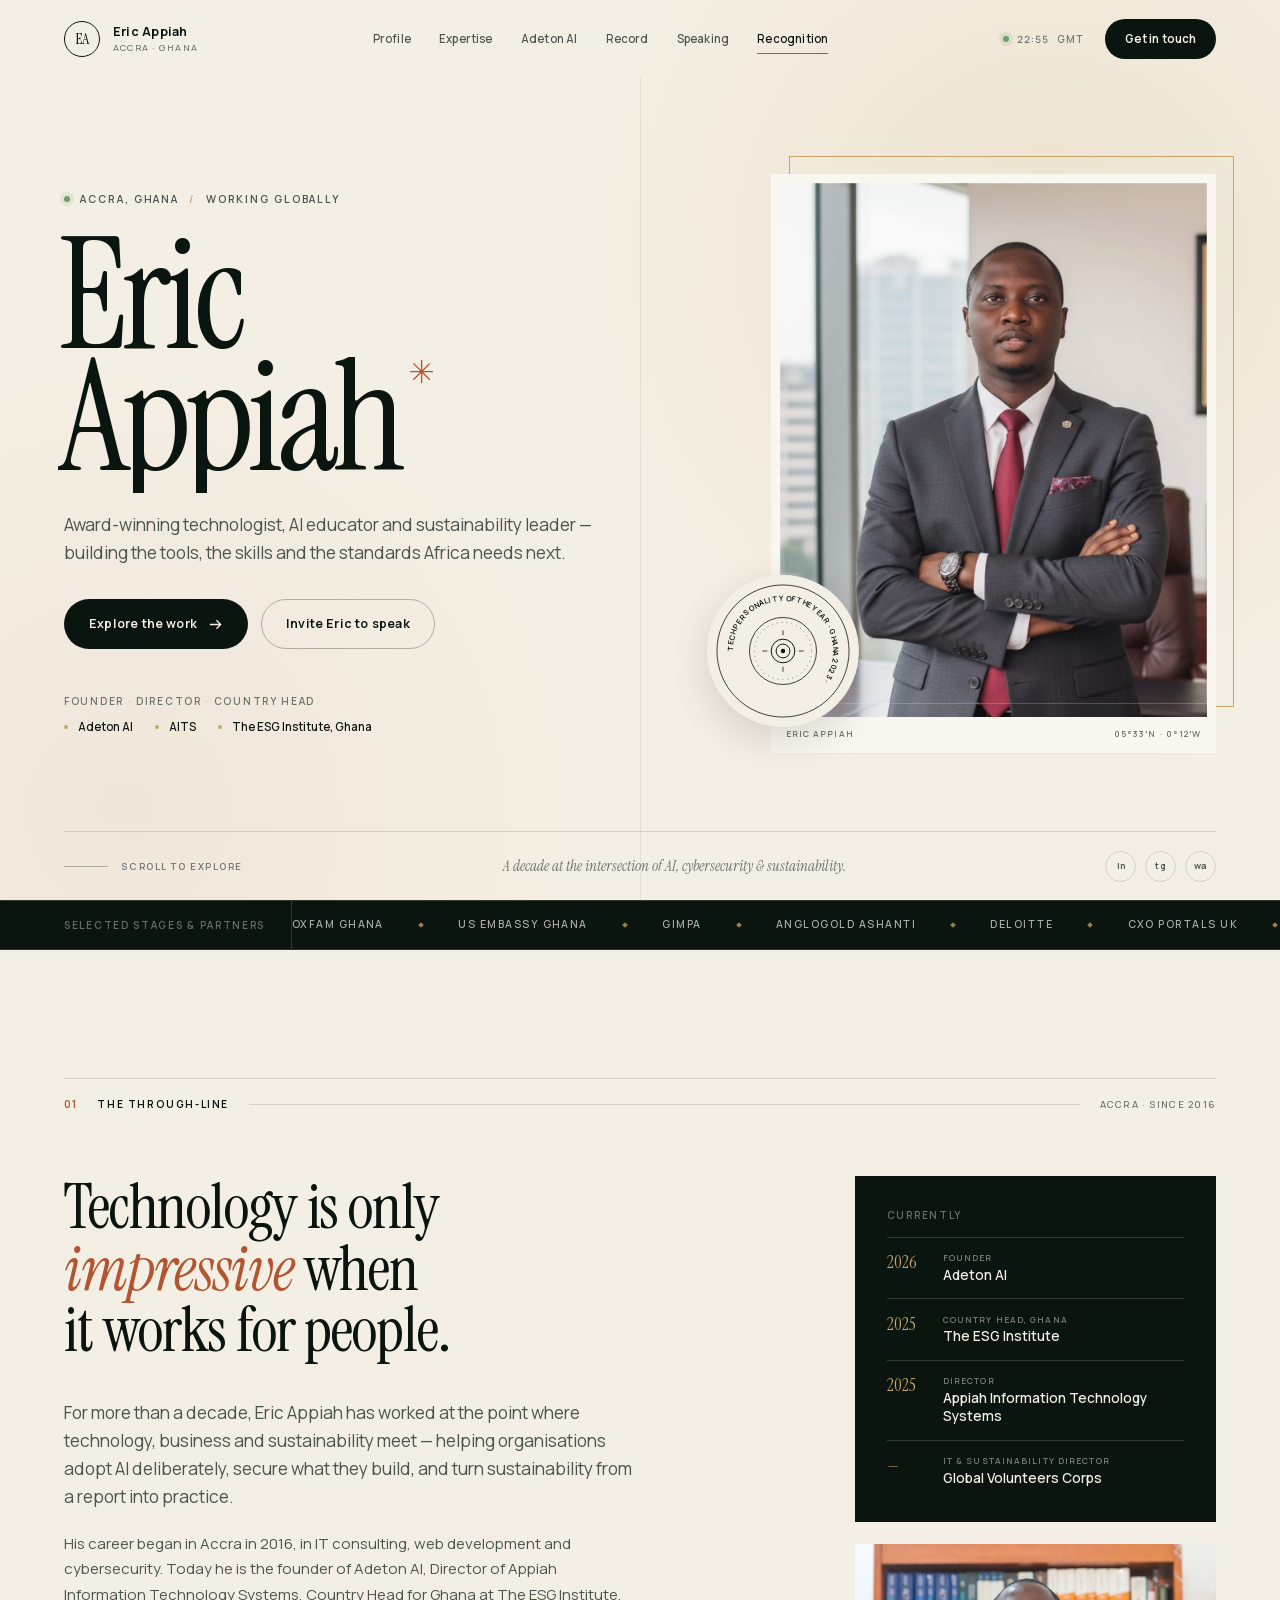
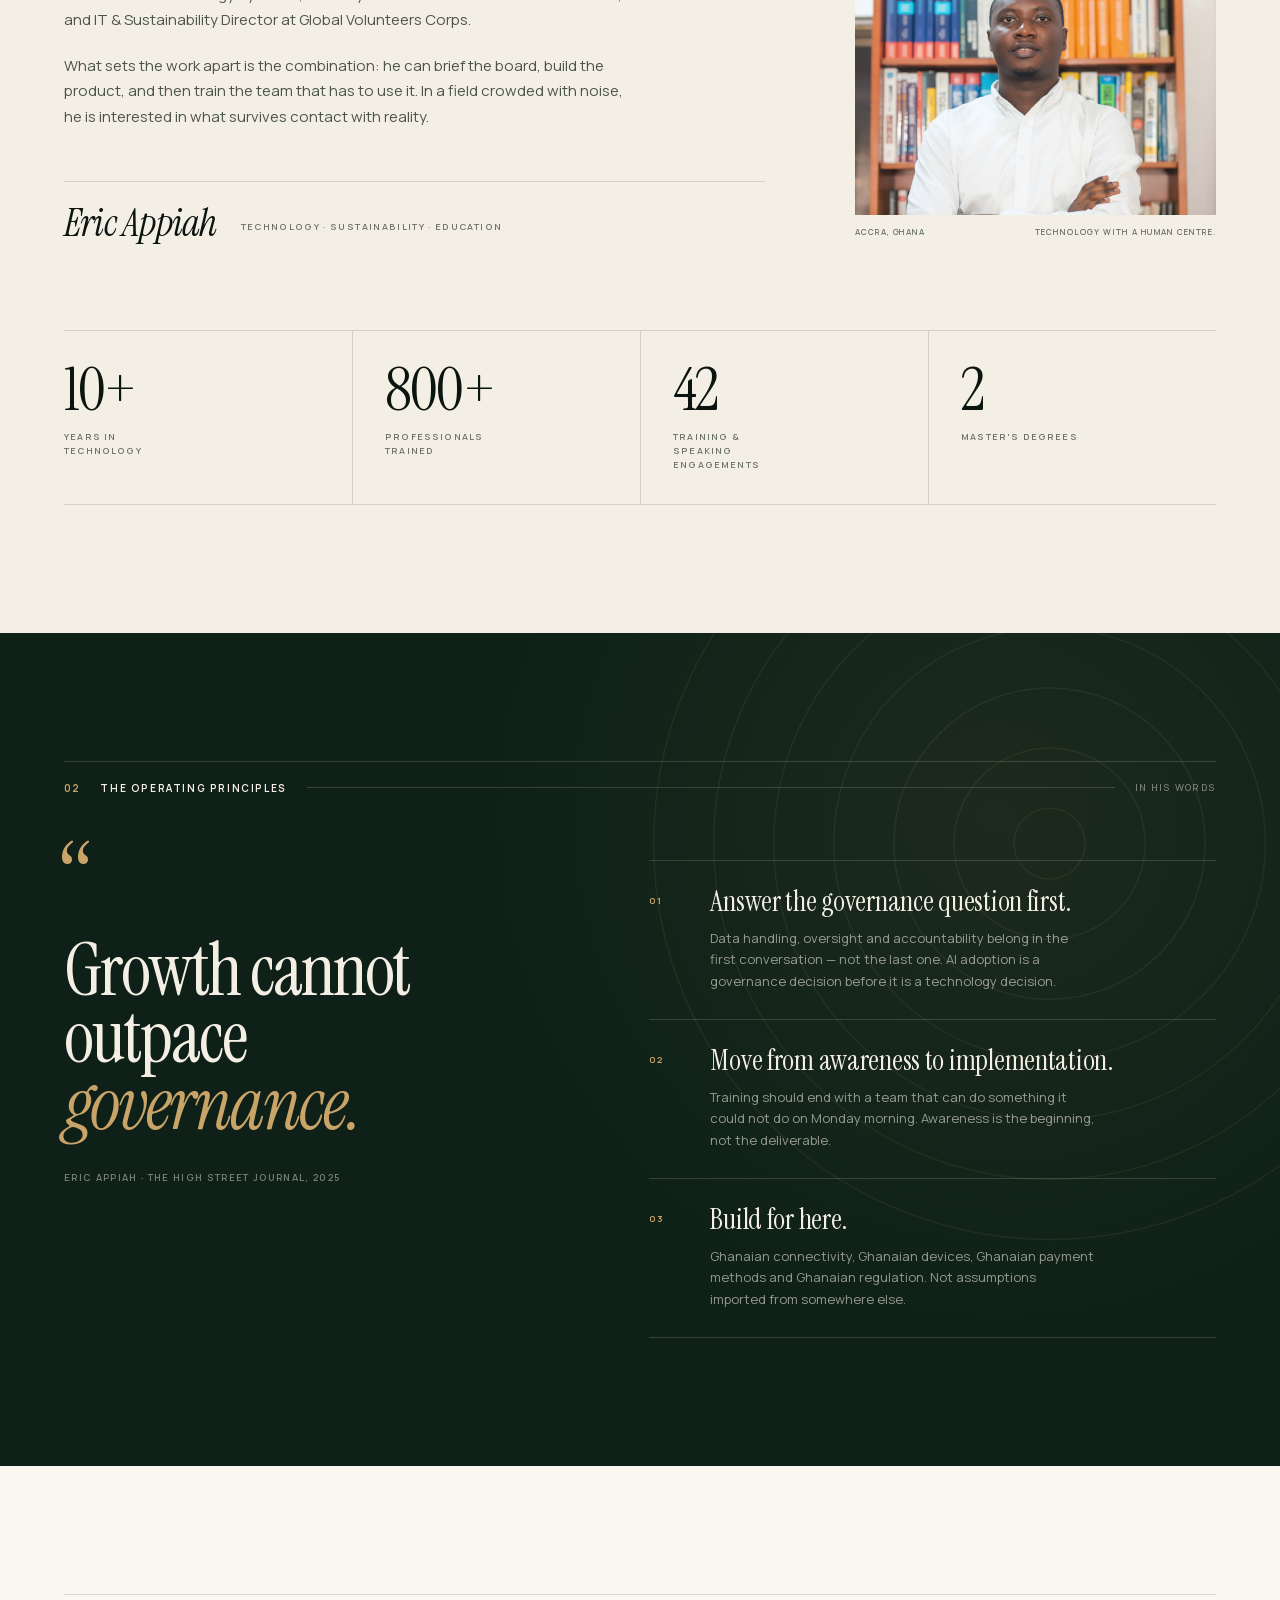
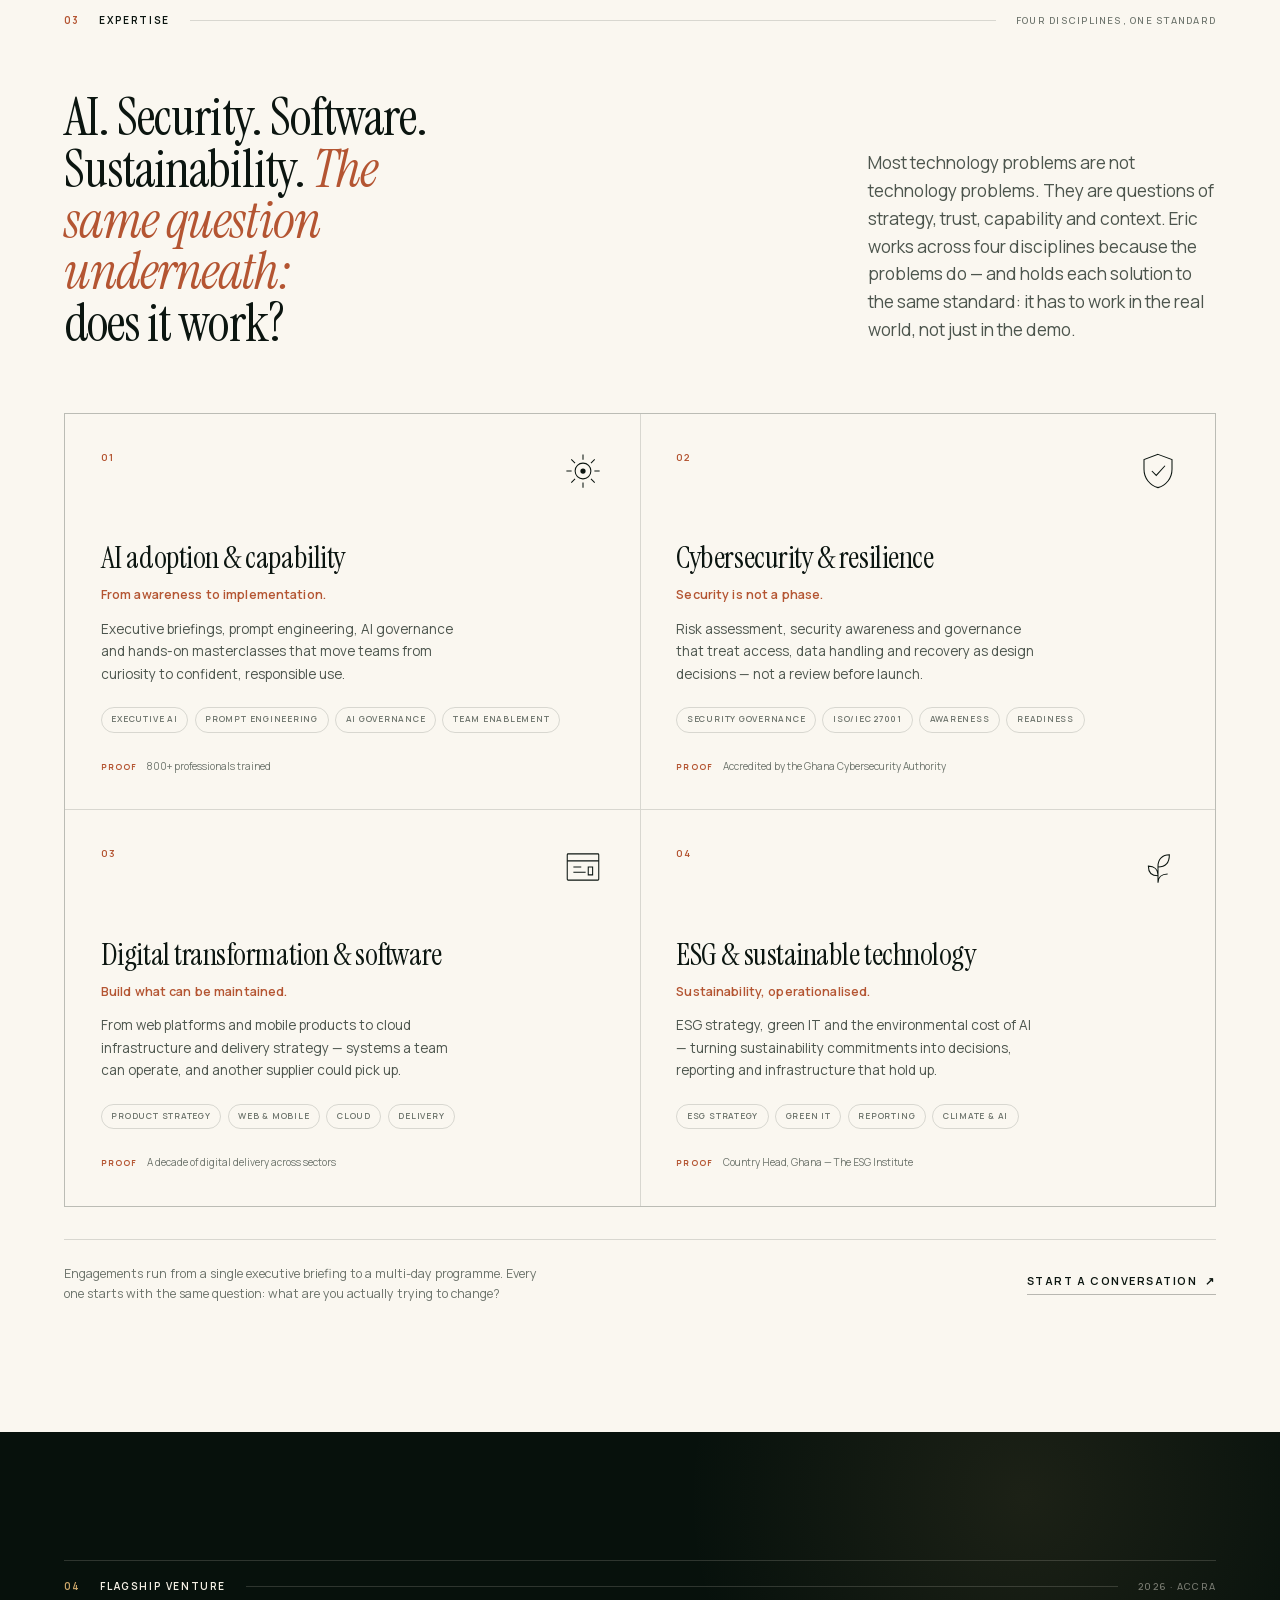
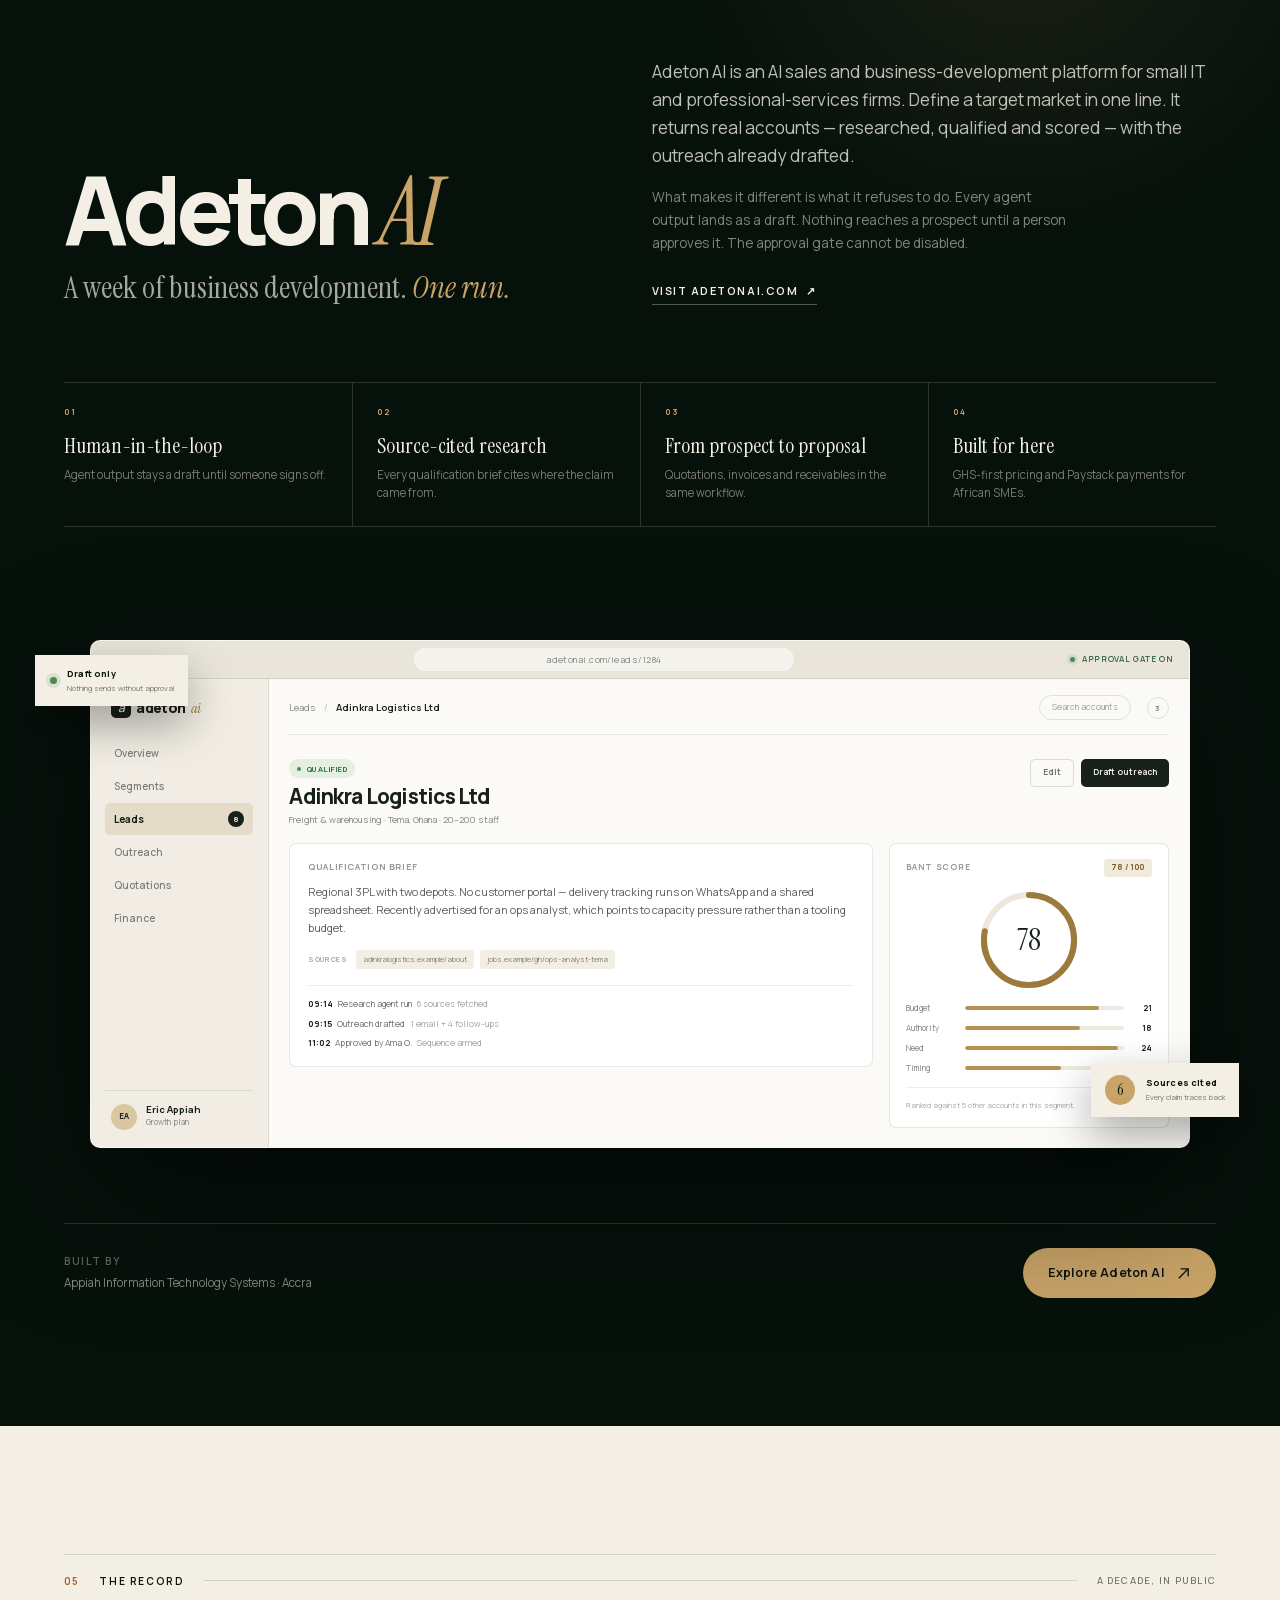
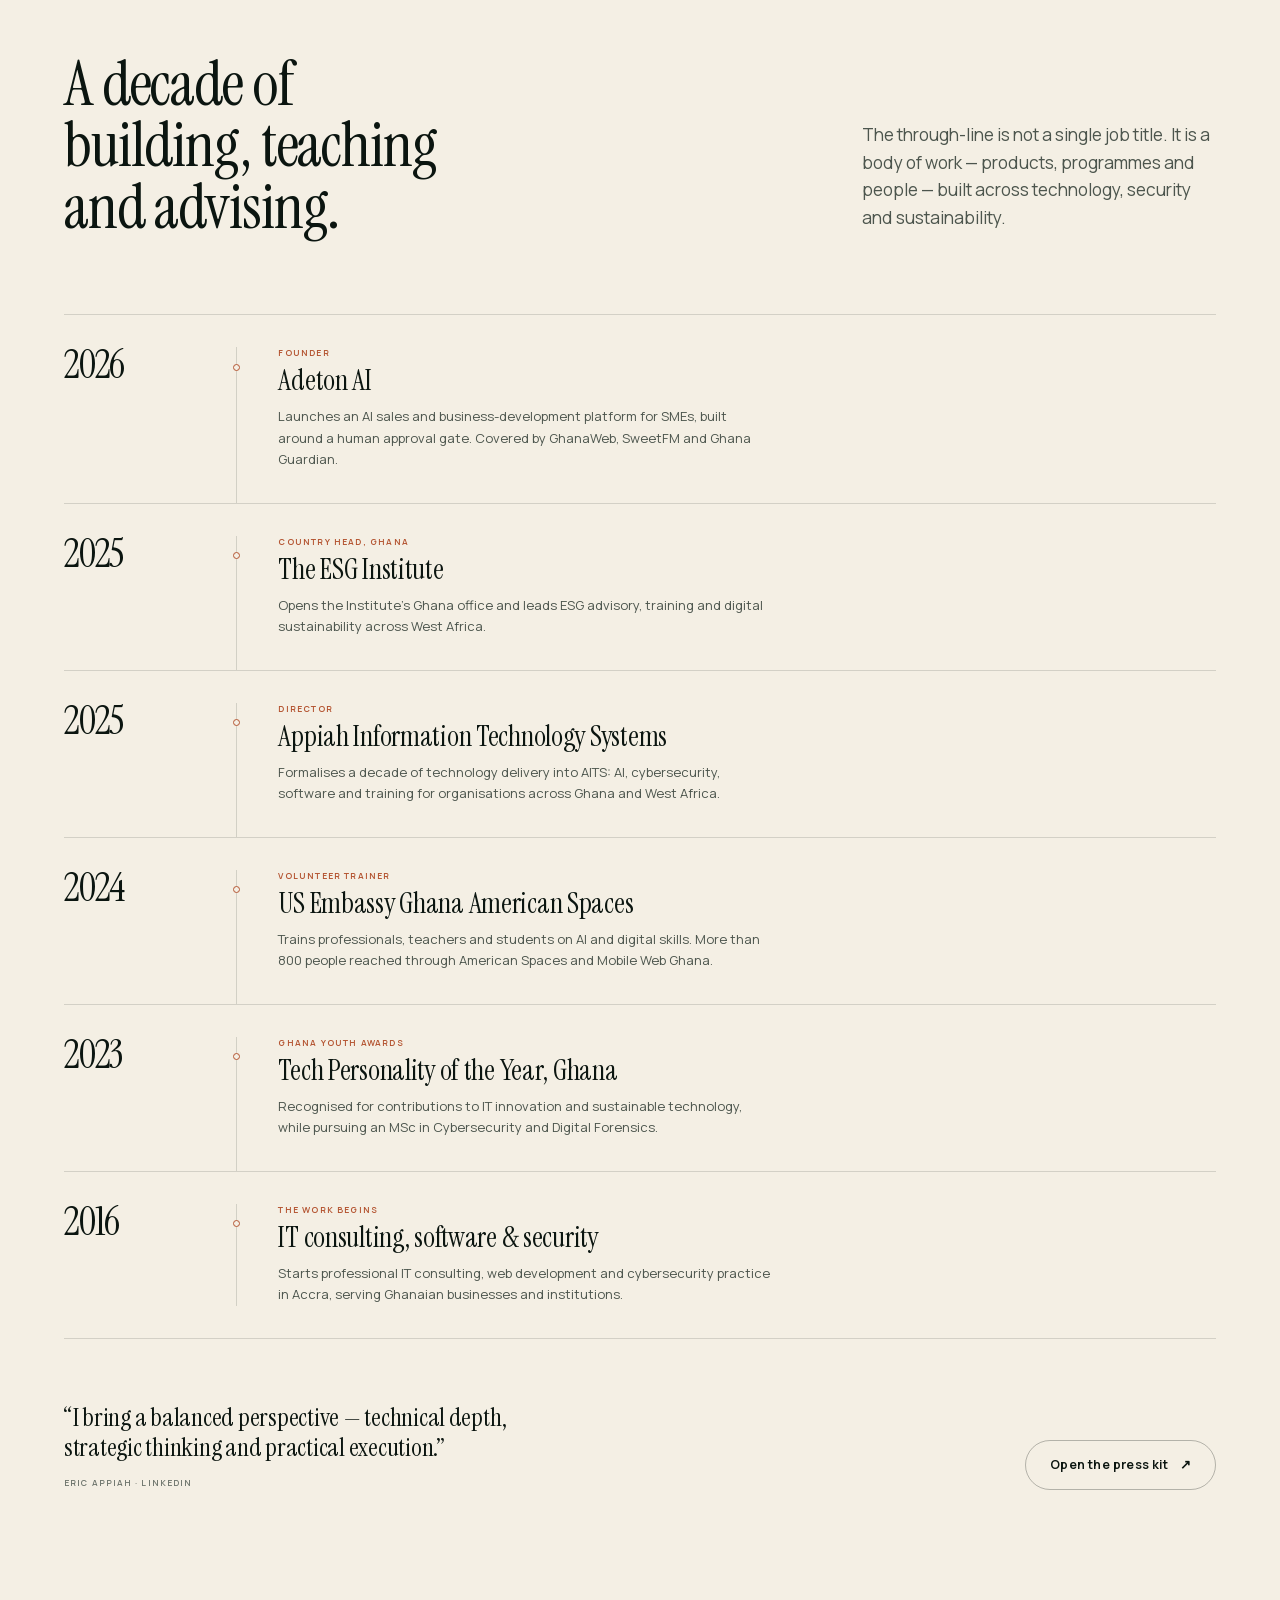
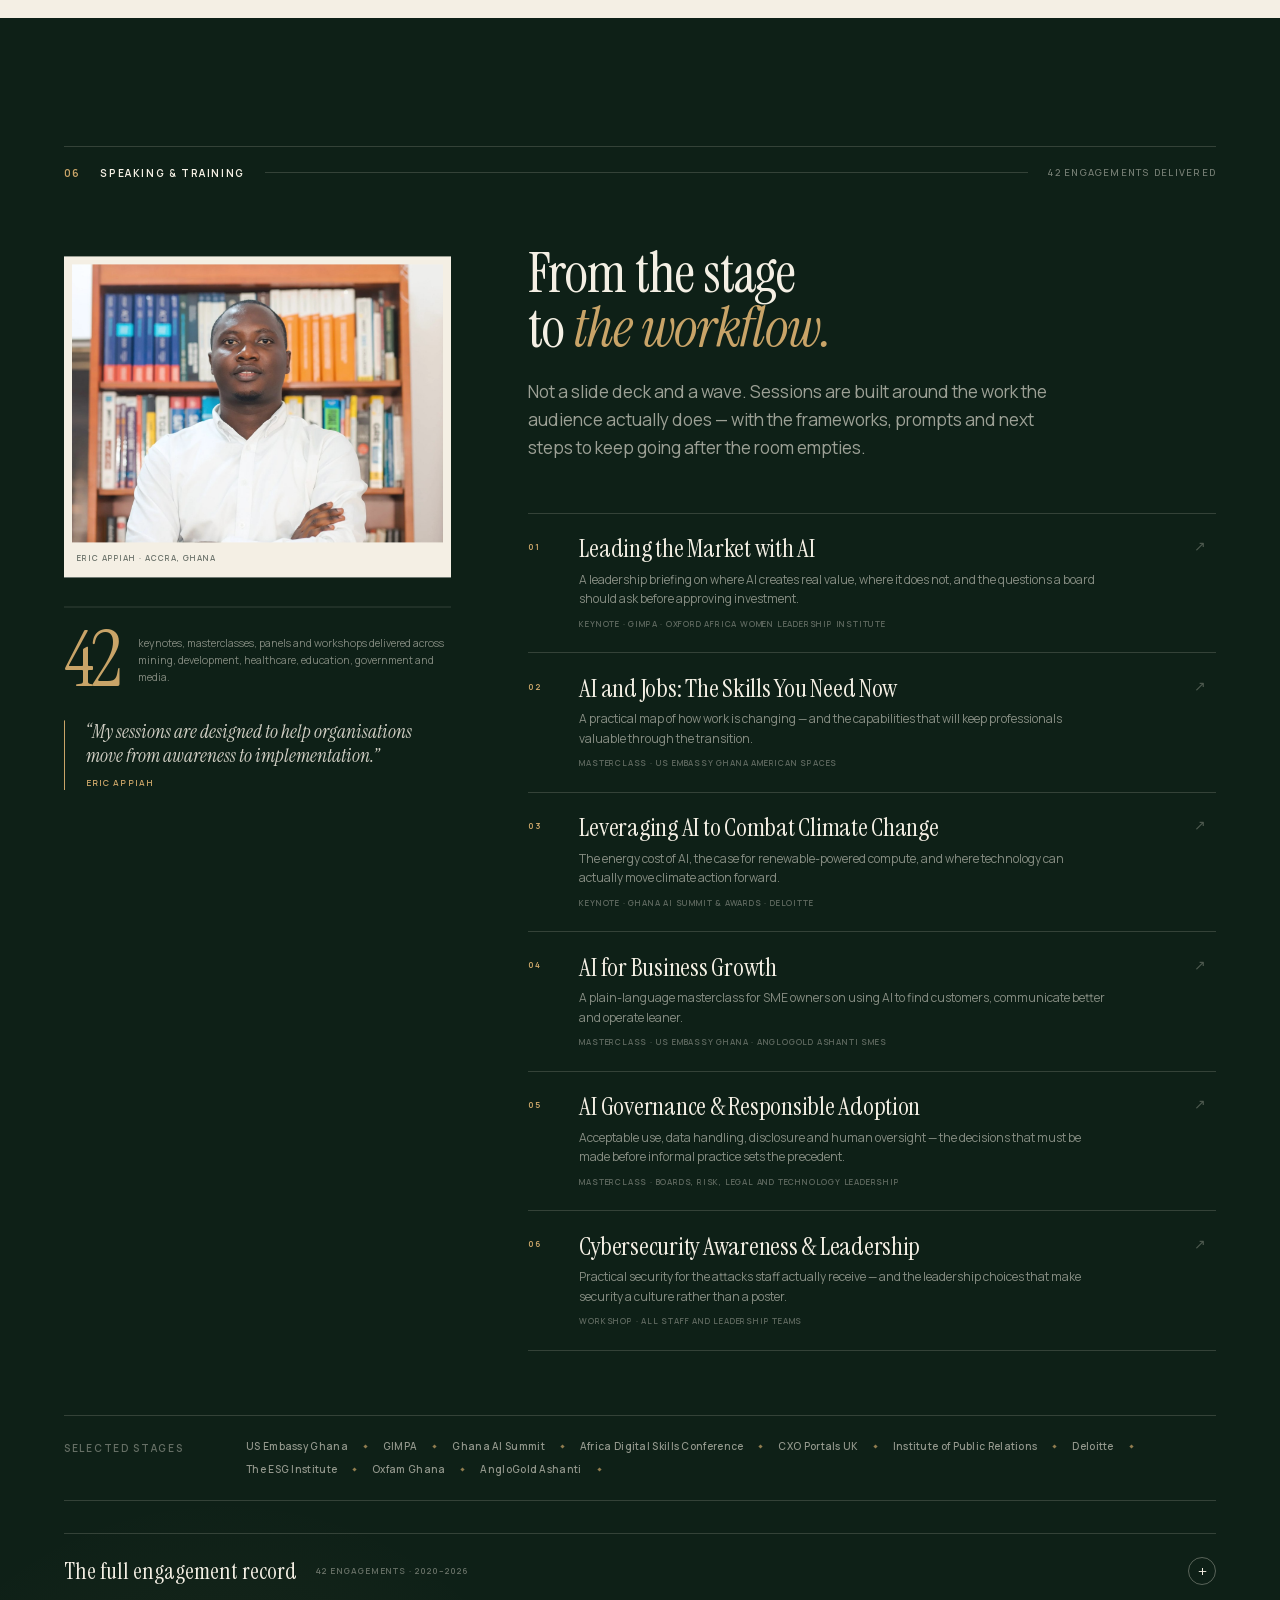
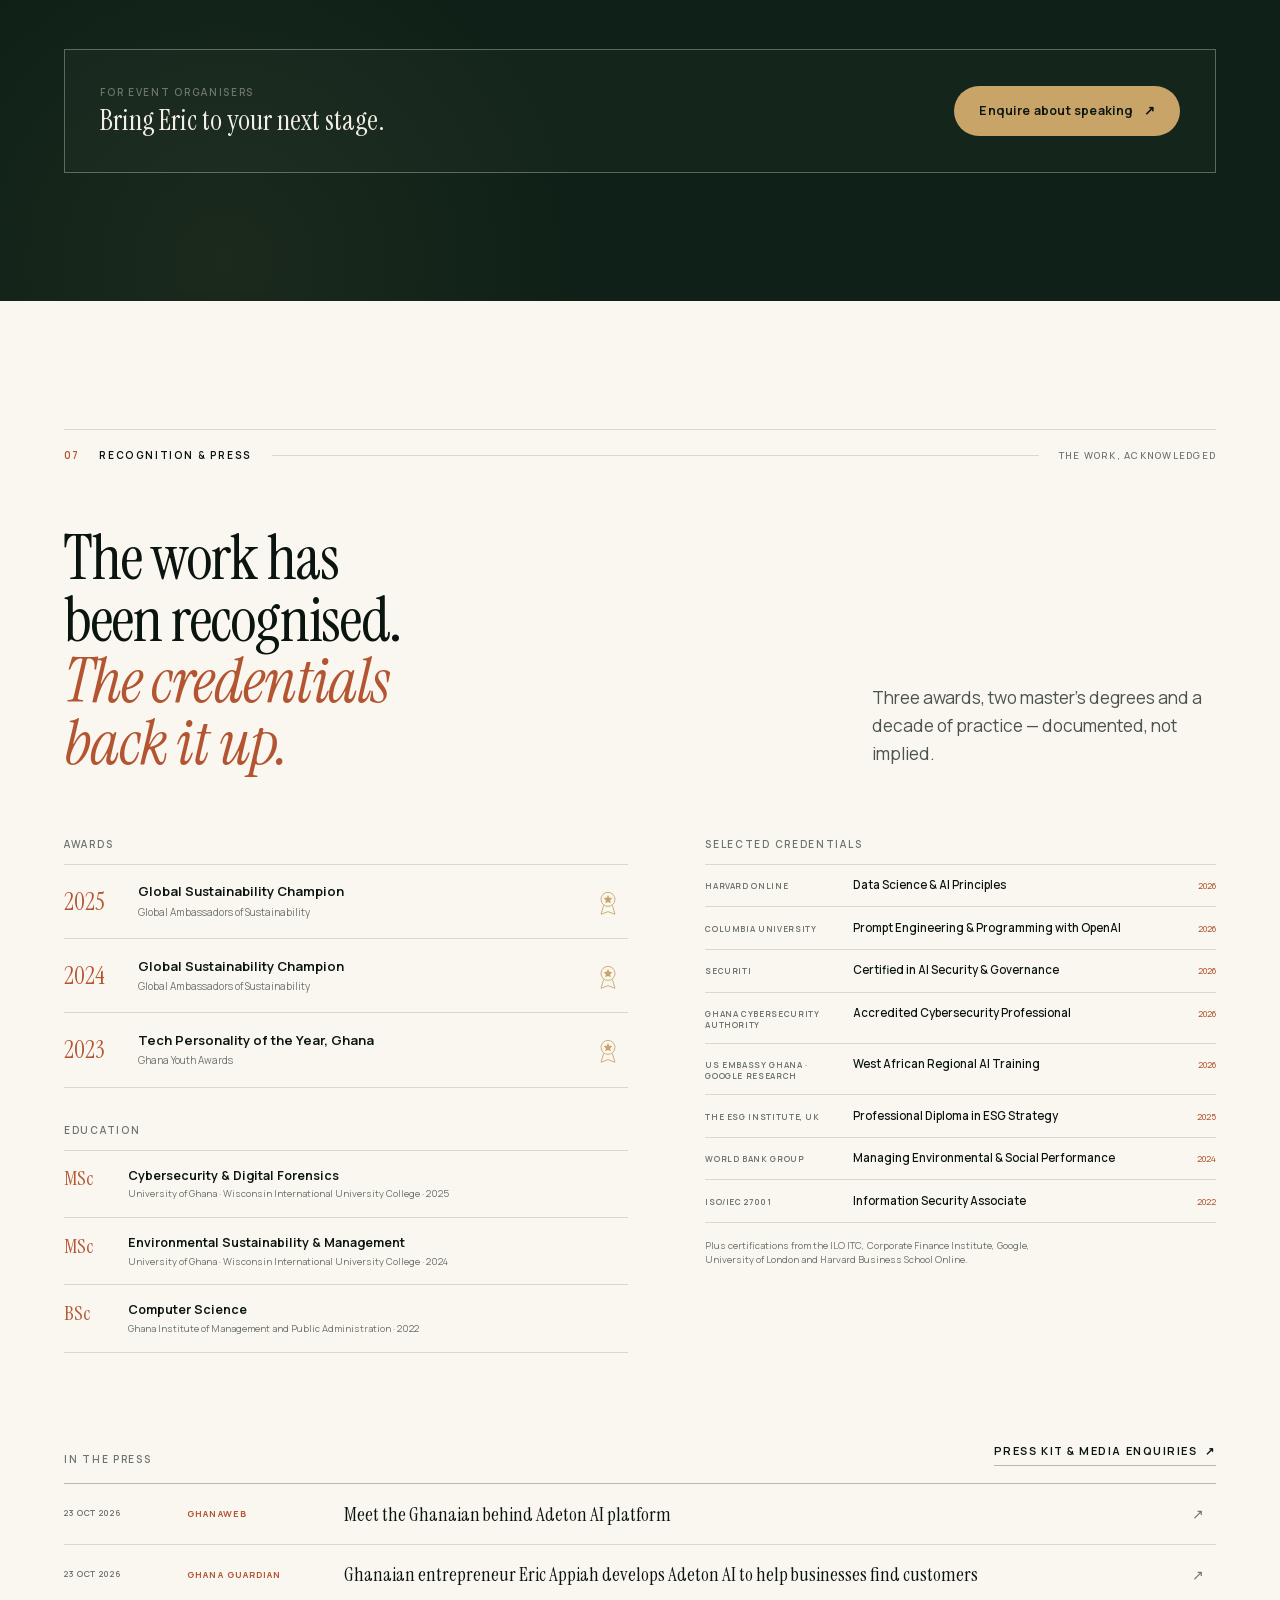
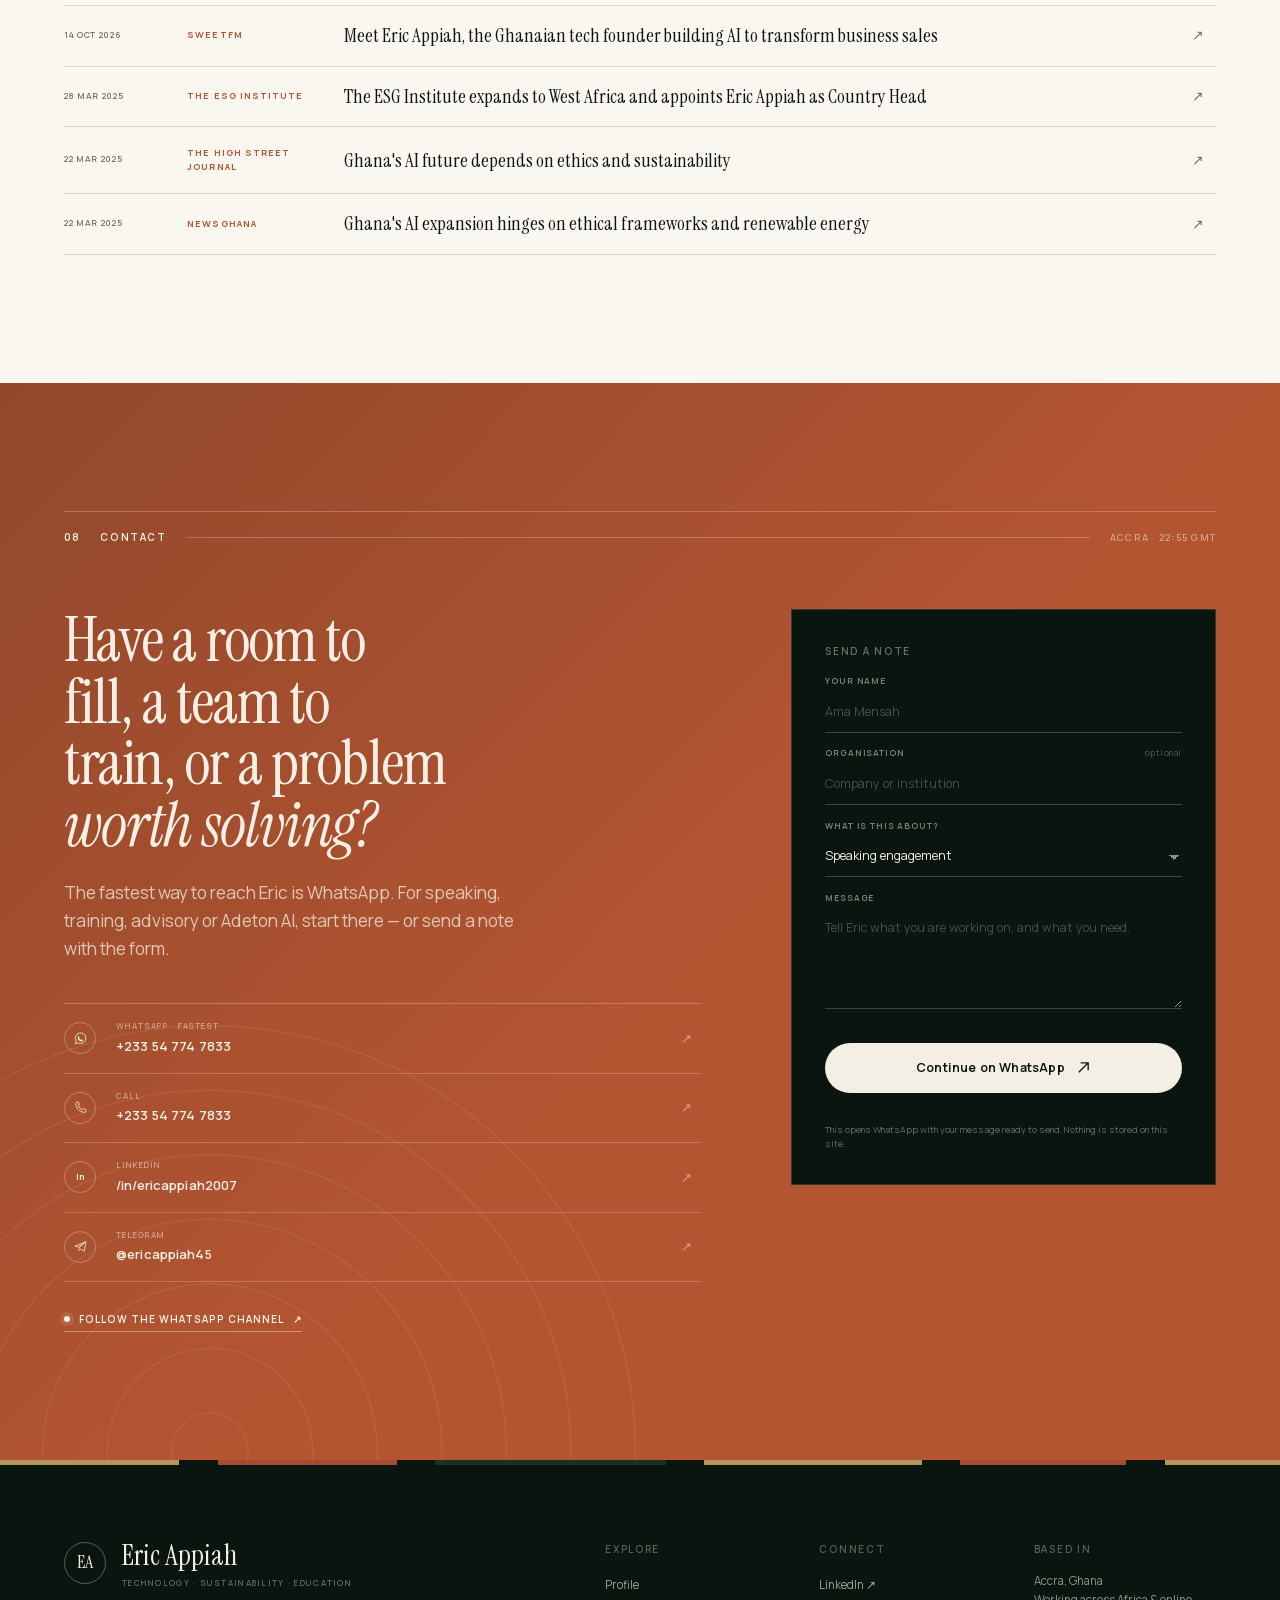
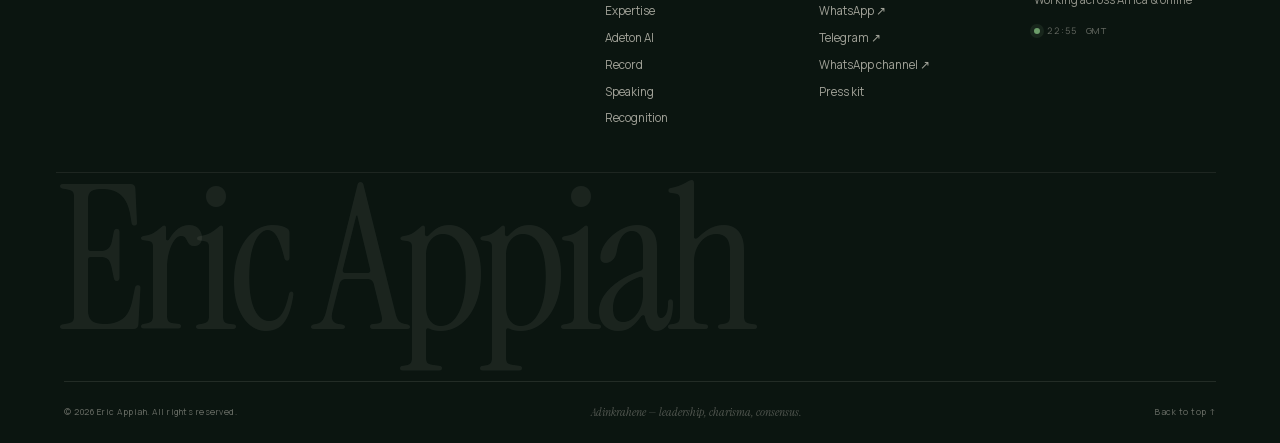
==== index.html @ 6f6c0d97 "Eric Appiah profile website" ====
<!DOCTYPE html>
<html lang="en" class="no-js">
<head>
  <meta charset="utf-8">
  <meta name="viewport" content="width=device-width, initial-scale=1">
  <title>Eric Appiah — Technology, Sustainability &amp; the Work Ahead</title>
  <meta name="description" content="Eric Appiah is an award-winning technologist, AI educator and sustainability leader in Accra, Ghana. Founder of Adeton AI, Director of AITS, and Country Head Ghana for The ESG Institute.">
  <meta name="author" content="Eric Appiah">
  <meta name="theme-color" content="#0C1611">
  <meta name="robots" content="noindex, nofollow">
  <link rel="canonical" href="https://pkaycodes.github.io/eric-appiah-preview/">
  <meta property="og:type" content="profile">
  <meta property="og:title" content="Eric Appiah — Technology, Sustainability &amp; the Work Ahead">
  <meta property="og:description" content="Award-winning technologist, AI educator and sustainability leader. Founder of Adeton AI. Country Head Ghana, The ESG Institute.">
  <meta property="og:url" content="https://pkaycodes.github.io/eric-appiah-preview/">
  <meta property="og:image" content="https://pkaycodes.github.io/eric-appiah-preview/assets/img/og.jpg">
  <meta property="og:image:width" content="1200">
  <meta property="og:image:height" content="630">
  <meta name="twitter:card" content="summary_large_image">
  <meta name="twitter:title" content="Eric Appiah — Technology, Sustainability &amp; the Work Ahead">
  <meta name="twitter:description" content="Award-winning technologist, AI educator and sustainability leader in Accra, Ghana.">
  <meta name="twitter:image" content="https://pkaycodes.github.io/eric-appiah-preview/assets/img/og.jpg">
  <link rel="icon" href="assets/img/favicon.svg" type="image/svg+xml">
  <link rel="apple-touch-icon" href="assets/img/apple-touch-icon.png">
  <link rel="preload" href="assets/fonts/instrument-serif.woff2" as="font" type="font/woff2" crossorigin>
  <link rel="preload" href="assets/fonts/manrope-latin.woff2" as="font" type="font/woff2" crossorigin>
  <link rel="stylesheet" href="assets/css/base.css">
  <link rel="stylesheet" href="assets/css/sections.css">
  <link rel="stylesheet" href="assets/css/sections2.css">
  <link rel="stylesheet" href="assets/css/responsive.css">
  <script>document.documentElement.classList.replace('no-js','js');</script>
  <script type="application/ld+json">
  {
    "@context": "https://schema.org",
    "@type": "Person",
    "name": "Eric Appiah",
    "jobTitle": "Technology entrepreneur, AI educator and sustainability leader",
    "url": "https://pkaycodes.github.io/eric-appiah-preview/",
    "image": "https://pkaycodes.github.io/eric-appiah-preview/assets/img/eric-hero.jpg",
    "address": { "@type": "PostalAddress", "addressLocality": "Accra", "addressCountry": "GH" },
    "worksFor": [
      { "@type": "Organization", "name": "Appiah Information Technology Systems (AITS)" },
      { "@type": "Organization", "name": "The ESG Institute" },
      { "@type": "Organization", "name": "Global Volunteers Corps" }
    ],
    "founder": { "@type": "Organization", "name": "Adeton AI" },
    "alumniOf": [
      { "@type": "CollegeOrUniversity", "name": "University of Ghana" },
      { "@type": "CollegeOrUniversity", "name": "Ghana Institute of Management and Public Administration (GIMPA)" }
    ],
    "award": [
      "Tech Personality of the Year, Ghana Youth Awards 2023",
      "Global Sustainability Champion, 2024",
      "Global Sustainability Champion, 2025"
    ],
    "sameAs": [
      "https://www.linkedin.com/in/ericappiah2007",
      "https://whatsapp.com/channel/0029VaCmyzEFHWpvFL5aPW1j",
      "https://t.me/ericappiah45"
    ]
  }
  </script>
</head>
<body>
  <a class="skip-link" href="#main">Skip to content</a>
  <div class="grain" aria-hidden="true"></div>

  <header class="site-header" id="siteHeader">
    <div class="nav-wrap">
      <a class="brand" href="#top" aria-label="Eric Appiah — back to top">
        <span class="brand-mark" aria-hidden="true">EA</span>
        <span class="brand-text">
          <strong>Eric Appiah</strong>
          <small>Accra · Ghana</small>
        </span>
      </a>

      <nav class="nav-links" aria-label="Primary navigation">
        <a href="#profile">Profile</a>
        <a href="#expertise">Expertise</a>
        <a href="#adeton">Adeton AI</a>
        <a href="#record">Record</a>
        <a href="#speaking">Speaking</a>
        <a href="#recognition">Recognition</a>
      </nav>

      <div class="nav-actions">
        <span class="nav-time" aria-label="Local time in Accra">
          <span class="live-dot" aria-hidden="true"></span>
          <span id="accraTime">--:--</span> GMT
        </span>
        <a class="btn btn-nav" href="#contact">Get in touch</a>
        <button class="menu-toggle" id="menuToggle" aria-label="Open menu" aria-expanded="false" aria-controls="mobileMenu">
          <span></span><span></span>
        </button>
      </div>
    </div>
    <div class="scroll-progress" id="scrollProgress" aria-hidden="true"></div>
  </header>

  <div class="mobile-menu" id="mobileMenu" aria-hidden="true">
    <div class="mobile-menu-inner">
      <p class="mini-label">Navigate</p>
      <nav aria-label="Mobile navigation">
        <a href="#profile"><span>01</span> Profile</a>
        <a href="#expertise"><span>02</span> Expertise</a>
        <a href="#adeton"><span>03</span> Adeton AI</a>
        <a href="#record"><span>04</span> Record</a>
        <a href="#speaking"><span>05</span> Speaking</a>
        <a href="#recognition"><span>06</span> Recognition</a>
        <a href="#contact"><span>07</span> Contact</a>
      </nav>
      <div class="mobile-menu-foot">
        <a href="tel:+233547747833">+233 54 774 7833</a>
        <a href="https://www.linkedin.com/in/ericappiah2007" target="_blank" rel="noopener">LinkedIn ↗</a>
        <a href="press.html">Press kit</a>
      </div>
    </div>
  </div>

  <main id="main">
    <!-- HERO -->
    <section class="hero" id="top">
      <div class="hero-inner container">
        <div class="hero-copy">
          <p class="eyebrow hero-eyebrow">
            <span class="live-dot" aria-hidden="true"></span>
            Accra, Ghana <span class="slash">/</span> Working globally
          </p>

          <h1 class="hero-name">
            <span class="hero-line"><span>Eric</span></span>
            <span class="hero-line"><span>Appiah<svg class="hero-star" viewBox="0 0 24 24" aria-hidden="true"><path d="M12 0v24M0 12h24M3.5 3.5l17 17M20.5 3.5l-17 17" fill="none" stroke="currentColor" stroke-width="1.4"/></svg></span></span>
          </h1>

          <p class="hero-deck">Award-winning technologist, AI educator and sustainability leader — building the tools, the skills and the standards Africa needs next.</p>

          <div class="hero-actions">
            <a class="btn btn-primary" href="#adeton">
              Explore the work
              <svg viewBox="0 0 16 16" aria-hidden="true"><path d="M2 8h11M9 3.5 13.5 8 9 12.5" fill="none" stroke="currentColor" stroke-width="1.4"/></svg>
            </a>
            <a class="btn btn-ghost" href="#speaking">Invite Eric to speak</a>
          </div>

          <div class="hero-roles">
            <p class="mini-label">Founder <span>·</span> Director <span>·</span> Country Head</p>
            <ul>
              <li>Adeton AI</li>
              <li>AITS</li>
              <li>The ESG Institute, Ghana</li>
            </ul>
          </div>
        </div>

        <div class="hero-visual">
          <div class="portrait-wrap">
            <div class="portrait-backdrop" aria-hidden="true"></div>
            <figure class="portrait">
              <img src="assets/img/eric-hero.jpg" alt="Eric Appiah, wearing a charcoal suit and red tie, arms folded" width="924" height="1024" fetchpriority="high">
              <figcaption>
                <span>Eric Appiah</span>
                <span>05°33′N · 0°12′W</span>
              </figcaption>
            </figure>

            <div class="seal" aria-label="Tech Personality of the Year, Ghana 2023">
              <svg viewBox="0 0 140 140" aria-hidden="true">
                <defs><path id="sealPath" d="M70,70 m-51,0 a51,51 0 1,1 102,0 a51,51 0 1,1 -102,0"/></defs>
                <circle cx="70" cy="70" r="67" fill="none" stroke="currentColor" stroke-width=".8"/>
                <circle cx="70" cy="70" r="34" fill="none" stroke="currentColor" stroke-width=".8"/>
                <circle cx="70" cy="70" r="29" fill="none" stroke="currentColor" stroke-width=".5" stroke-dasharray="1 4"/>
                <text><textPath href="#sealPath" startOffset="0%">TECH PERSONALITY OF THE YEAR · GHANA 2023 · </textPath></text>
                <g class="seal-mark">
                  <circle cx="70" cy="70" r="12" fill="none" stroke="currentColor" stroke-width="1"/>
                  <circle cx="70" cy="70" r="7" fill="none" stroke="currentColor" stroke-width="1"/>
                  <circle cx="70" cy="70" r="2.2" fill="currentColor"/>
                  <path d="M70 54v-5M70 91v-5M54 70h-5M91 70h-5" stroke="currentColor" stroke-width=".8"/>
                </g>
              </svg>
            </div>
          </div>
        </div>
      </div>

      <div class="hero-foot container">
        <a class="scroll-cue" href="#profile"><span class="scroll-line" aria-hidden="true"></span> Scroll to explore</a>
        <p class="hero-foot-note">A decade at the intersection of AI, cybersecurity &amp; sustainability.</p>
        <div class="hero-socials">
          <a href="https://www.linkedin.com/in/ericappiah2007" target="_blank" rel="noopener" aria-label="LinkedIn">in</a>
          <a href="https://t.me/ericappiah45" target="_blank" rel="noopener" aria-label="Telegram">tg</a>
          <a href="https://whatsapp.com/channel/0029VaCmyzEFHWpvFL5aPW1j" target="_blank" rel="noopener" aria-label="WhatsApp channel">wa</a>
        </div>
      </div>
    </section>

    <!-- PARTNER MARQUEE -->
    <section class="logo-strip" aria-label="Selected stages and partner organisations">
      <div class="logo-strip-head">
        <span class="mini-label">Selected stages &amp; partners</span>
      </div>
      <div class="marquee" data-marquee>
        <div class="marquee-track">
          <span>Oxfam Ghana</span><i aria-hidden="true"></i>
          <span>US Embassy Ghana</span><i aria-hidden="true"></i>
          <span>GIMPA</span><i aria-hidden="true"></i>
          <span>AngloGold Ashanti</span><i aria-hidden="true"></i>
          <span>Deloitte</span><i aria-hidden="true"></i>
          <span>CXO Portals UK</span><i aria-hidden="true"></i>
          <span>Africa Digital Skills Conference</span><i aria-hidden="true"></i>
          <span>Ghana AI Summit</span><i aria-hidden="true"></i>
          <span>The ESG Institute</span><i aria-hidden="true"></i>
          <span>Global Volunteers Corps</span><i aria-hidden="true"></i>
        </div>
        <div class="marquee-track" aria-hidden="true">
          <span>Oxfam Ghana</span><i></i>
          <span>US Embassy Ghana</span><i></i>
          <span>GIMPA</span><i></i>
          <span>AngloGold Ashanti</span><i></i>
          <span>Deloitte</span><i></i>
          <span>CXO Portals UK</span><i></i>
          <span>Africa Digital Skills Conference</span><i></i>
          <span>Ghana AI Summit</span><i></i>
          <span>The ESG Institute</span><i></i>
          <span>Global Volunteers Corps</span><i></i>
        </div>
      </div>
    </section>

    <!-- PROFILE -->
    <section class="section profile" id="profile">
      <div class="container">
        <header class="section-head" data-reveal>
          <span class="section-index">01</span>
          <span class="section-label">The through-line</span>
          <span class="section-rule" aria-hidden="true"></span>
          <span class="section-meta">Accra · Since 2016</span>
        </header>

        <div class="profile-grid">
          <div class="profile-copy">
            <h2 class="display" data-reveal>Technology is only <em>impressive</em> when it works for people.</h2>
            <p class="lede" data-reveal>For more than a decade, Eric Appiah has worked at the point where technology, business and sustainability meet — helping organisations adopt AI deliberately, secure what they build, and turn sustainability from a report into practice.</p>
            <p data-reveal>His career began in Accra in 2016, in IT consulting, web development and cybersecurity. Today he is the founder of Adeton AI, Director of Appiah Information Technology Systems, Country Head for Ghana at The ESG Institute, and IT &amp; Sustainability Director at Global Volunteers Corps.</p>
            <p data-reveal>What sets the work apart is the combination: he can brief the board, build the product, and then train the team that has to use it. In a field crowded with noise, he is interested in what survives contact with reality.</p>

            <div class="profile-signature" data-reveal>
              <span class="sig">Eric Appiah</span>
              <span class="sig-role">Technology · Sustainability · Education</span>
            </div>
          </div>

          <aside class="profile-aside">
            <div class="currently-card" data-reveal>
              <p class="mini-label">Currently</p>
              <ul class="currently-list">
                <li>
                  <span class="c-year">2026</span>
                  <span class="c-role">Founder</span>
                  <strong>Adeton AI</strong>
                </li>
                <li>
                  <span class="c-year">2025</span>
                  <span class="c-role">Country Head, Ghana</span>
                  <strong>The ESG Institute</strong>
                </li>
                <li>
                  <span class="c-year">2025</span>
                  <span class="c-role">Director</span>
                  <strong>Appiah Information Technology Systems</strong>
                </li>
                <li>
                  <span class="c-year">—</span>
                  <span class="c-role">IT &amp; Sustainability Director</span>
                  <strong>Global Volunteers Corps</strong>
                </li>
              </ul>
            </div>

            <figure class="aside-photo" data-reveal>
              <img src="assets/img/eric-speaking.jpg" alt="Eric Appiah in a white shirt, standing in front of a bookshelf in Accra" width="2500" height="1667" loading="lazy">
              <figcaption>
                <span>Accra, Ghana</span>
                <span>Technology with a human centre.</span>
              </figcaption>
            </figure>
          </aside>
        </div>

        <div class="stat-row" data-reveal>
          <div class="stat">
            <span class="stat-num" data-count="10" data-suffix="+">10+</span>
            <span class="stat-label">Years in technology</span>
          </div>
          <div class="stat">
            <span class="stat-num" data-count="800" data-suffix="+">800+</span>
            <span class="stat-label">Professionals trained</span>
          </div>
          <div class="stat">
            <span class="stat-num" data-count="42" data-suffix="">42</span>
            <span class="stat-label">Training &amp; speaking engagements</span>
          </div>
          <div class="stat">
            <span class="stat-num" data-count="2" data-suffix="">2</span>
            <span class="stat-label">Master's degrees</span>
          </div>
        </div>
      </div>
    </section>

    <!-- PRINCIPLES -->
    <section class="manifesto" id="principles">
      <div class="adinkra-bg" aria-hidden="true">
        <svg viewBox="0 0 600 600">
          <circle cx="300" cy="300" r="290"/><circle cx="300" cy="300" r="246"/><circle cx="300" cy="300" r="202"/><circle cx="300" cy="300" r="158"/><circle cx="300" cy="300" r="114"/><circle cx="300" cy="300" r="70"/><circle cx="300" cy="300" r="26"/>
        </svg>
      </div>
      <div class="container">
        <header class="section-head section-head--light" data-reveal>
          <span class="section-index">02</span>
          <span class="section-label">The operating principles</span>
          <span class="section-rule" aria-hidden="true"></span>
          <span class="section-meta">In his words</span>
        </header>

        <div class="manifesto-grid">
          <blockquote class="manifesto-quote" data-reveal>
            <span class="quote-mark" aria-hidden="true">“</span>
            <p>Growth cannot outpace <em>governance.</em></p>
            <cite>Eric Appiah <span>·</span> The High Street Journal, 2025</cite>
          </blockquote>

          <div class="beliefs">
            <article data-reveal>
              <span class="belief-num">01</span>
              <div>
                <h3>Answer the governance question first.</h3>
                <p>Data handling, oversight and accountability belong in the first conversation — not the last one. AI adoption is a governance decision before it is a technology decision.</p>
              </div>
            </article>
            <article data-reveal>
              <span class="belief-num">02</span>
              <div>
                <h3>Move from awareness to implementation.</h3>
                <p>Training should end with a team that can do something it could not do on Monday morning. Awareness is the beginning, not the deliverable.</p>
              </div>
            </article>
            <article data-reveal>
              <span class="belief-num">03</span>
              <div>
                <h3>Build for here.</h3>
                <p>Ghanaian connectivity, Ghanaian devices, Ghanaian payment methods and Ghanaian regulation. Not assumptions imported from somewhere else.</p>
              </div>
            </article>
          </div>
        </div>
      </div>
    </section>

    <!-- EXPERTISE -->
    <section class="section expertise" id="expertise">
      <div class="container">
        <header class="section-head" data-reveal>
          <span class="section-index">03</span>
          <span class="section-label">Expertise</span>
          <span class="section-rule" aria-hidden="true"></span>
          <span class="section-meta">Four disciplines, one standard</span>
        </header>

        <div class="expertise-intro">
          <h2 class="display" data-reveal>AI. Security. Software. Sustainability. <em>The same question underneath:</em> does it work?</h2>
          <p class="lede" data-reveal>Most technology problems are not technology problems. They are questions of strategy, trust, capability and context. Eric works across four disciplines because the problems do — and holds each solution to the same standard: it has to work in the real world, not just in the demo.</p>
        </div>

        <div class="expertise-grid">
          <article class="expertise-card" data-reveal>
            <div class="card-top">
              <span class="card-num">01</span>
              <svg class="card-icon" viewBox="0 0 48 48" aria-hidden="true"><path d="M24 5v6M24 37v6M5 24h6M37 24h6M10.6 10.6l4.3 4.3M33.1 33.1l4.3 4.3M37.4 10.6l-4.3 4.3M14.9 33.1l-4.3 4.3" fill="none" stroke="currentColor" stroke-width="1.2"/><circle cx="24" cy="24" r="9" fill="none" stroke="currentColor" stroke-width="1.2"/><circle cx="24" cy="24" r="3" fill="currentColor"/></svg>
            </div>
            <h3>AI adoption &amp; capability</h3>
            <p class="card-line">From awareness to implementation.</p>
            <p class="card-body">Executive briefings, prompt engineering, AI governance and hands-on masterclasses that move teams from curiosity to confident, responsible use.</p>
            <ul class="tag-list">
              <li>Executive AI</li><li>Prompt engineering</li><li>AI governance</li><li>Team enablement</li>
            </ul>
            <p class="card-proof"><span>Proof</span> 800+ professionals trained</p>
          </article>

          <article class="expertise-card" data-reveal>
            <div class="card-top">
              <span class="card-num">02</span>
              <svg class="card-icon" viewBox="0 0 48 48" aria-hidden="true"><path d="M24 5 40 11v11c0 10.5-6.8 18.2-16 21-9.2-2.8-16-10.5-16-21V11L24 5Z" fill="none" stroke="currentColor" stroke-width="1.2"/><path d="m17 24 5 5 10-11" fill="none" stroke="currentColor" stroke-width="1.2"/></svg>
            </div>
            <h3>Cybersecurity &amp; resilience</h3>
            <p class="card-line">Security is not a phase.</p>
            <p class="card-body">Risk assessment, security awareness and governance that treat access, data handling and recovery as design decisions — not a review before launch.</p>
            <ul class="tag-list">
              <li>Security governance</li><li>ISO/IEC 27001</li><li>Awareness</li><li>Readiness</li>
            </ul>
            <p class="card-proof"><span>Proof</span> Accredited by the Ghana Cybersecurity Authority</p>
          </article>

          <article class="expertise-card" data-reveal>
            <div class="card-top">
              <span class="card-num">03</span>
              <svg class="card-icon" viewBox="0 0 48 48" aria-hidden="true"><rect x="6" y="9" width="36" height="30" rx="1" fill="none" stroke="currentColor" stroke-width="1.2"/><path d="M6 17h36M13 13h.01M18 13h.01M13 24h9M13 30h14M30 24h5v9h-5z" fill="none" stroke="currentColor" stroke-width="1.2"/></svg>
            </div>
            <h3>Digital transformation &amp; software</h3>
            <p class="card-line">Build what can be maintained.</p>
            <p class="card-body">From web platforms and mobile products to cloud infrastructure and delivery strategy — systems a team can operate, and another supplier could pick up.</p>
            <ul class="tag-list">
              <li>Product strategy</li><li>Web &amp; mobile</li><li>Cloud</li><li>Delivery</li>
            </ul>
            <p class="card-proof"><span>Proof</span> A decade of digital delivery across sectors</p>
          </article>

          <article class="expertise-card" data-reveal>
            <div class="card-top">
              <span class="card-num">04</span>
              <svg class="card-icon" viewBox="0 0 48 48" aria-hidden="true"><path d="M24 42V23c0-8 5-13 13-13 0 9-4 14-13 14M24 33c0-6-4-10-11-10 0 7 3 11 11 11M24 42c0-6 4-10 11-10" fill="none" stroke="currentColor" stroke-width="1.2"/></svg>
            </div>
            <h3>ESG &amp; sustainable technology</h3>
            <p class="card-line">Sustainability, operationalised.</p>
            <p class="card-body">ESG strategy, green IT and the environmental cost of AI — turning sustainability commitments into decisions, reporting and infrastructure that hold up.</p>
            <ul class="tag-list">
              <li>ESG strategy</li><li>Green IT</li><li>Reporting</li><li>Climate &amp; AI</li>
            </ul>
            <p class="card-proof"><span>Proof</span> Country Head, Ghana — The ESG Institute</p>
          </article>
        </div>

        <div class="expertise-foot" data-reveal>
          <p>Engagements run from a single executive briefing to a multi-day programme. Every one starts with the same question: what are you actually trying to change?</p>
          <a class="text-link" href="#contact">Start a conversation <span aria-hidden="true">↗</span></a>
        </div>
      </div>
    </section>

    <!-- ADETON AI -->
    <section class="adeton" id="adeton">
      <div class="container">
        <header class="section-head section-head--light" data-reveal>
          <span class="section-index">04</span>
          <span class="section-label">Flagship venture</span>
          <span class="section-rule" aria-hidden="true"></span>
          <span class="section-meta">2026 · Accra</span>
        </header>

        <div class="adeton-intro-grid">
          <div data-reveal>
            <h2 class="adeton-wordmark">Adeton<span>AI</span></h2>
            <p class="adeton-tagline">A week of business development. <em>One run.</em></p>
          </div>
          <div class="adeton-copy" data-reveal>
            <p class="lede">Adeton AI is an AI sales and business-development platform for small IT and professional-services firms. Define a target market in one line. It returns real accounts — researched, qualified and scored — with the outreach already drafted.</p>
            <p>What makes it different is what it refuses to do. Every agent output lands as a draft. Nothing reaches a prospect until a person approves it. The approval gate cannot be disabled.</p>
            <a class="text-link text-link--light" href="https://adetonai.com" target="_blank" rel="noopener">Visit adetonai.com <span aria-hidden="true">↗</span></a>
          </div>
        </div>

        <ul class="adeton-points" data-reveal>
          <li><span>01</span><strong>Human-in-the-loop</strong><p>Agent output stays a draft until someone signs off.</p></li>
          <li><span>02</span><strong>Source-cited research</strong><p>Every qualification brief cites where the claim came from.</p></li>
          <li><span>03</span><strong>From prospect to proposal</strong><p>Quotations, invoices and receivables in the same workflow.</p></li>
          <li><span>04</span><strong>Built for here</strong><p>GHS-first pricing and Paystack payments for African SMEs.</p></li>
        </ul>

        <div class="product-stage" data-reveal>
          <div class="product-note product-note--one" aria-hidden="true">
            <span class="note-dot"></span>
            <div><strong>Draft only</strong><small>Nothing sends without approval</small></div>
          </div>

          <div class="product-window" role="img" aria-label="A preview of the Adeton AI interface, showing Adinkra Logistics Ltd as a qualified lead with a BANT score of 78 out of 100 and a source-cited qualification brief.">
            <div class="app-chrome">
              <span class="chrome-dots" aria-hidden="true"><i></i><i></i><i></i></span>
              <span class="chrome-url">adetonai.com/leads/1284</span>
              <span class="chrome-gate"><span class="live-dot"></span> Approval gate on</span>
            </div>

            <div class="app-body">
              <aside class="app-side">
                <div class="app-logo"><span class="app-mark">a</span> adeton<span>ai</span></div>
                <nav aria-hidden="true">
                  <span>Overview</span>
                  <span>Segments</span>
                  <span class="is-active">Leads <b>8</b></span>
                  <span>Outreach</span>
                  <span>Quotations</span>
                  <span>Finance</span>
                </nav>
                <div class="app-user">
                  <span class="app-avatar">EA</span>
                  <div><strong>Eric Appiah</strong><small>Growth plan</small></div>
                </div>
              </aside>

              <div class="app-main">
                <div class="app-topbar">
                  <span class="app-crumb">Leads <i>/</i> <strong>Adinkra Logistics Ltd</strong></span>
                  <span class="app-search">Search accounts</span>
                  <span class="app-bell" aria-hidden="true">3</span>
                </div>

                <div class="lead-head">
                  <div>
                    <span class="status-pill"><i></i> Qualified</span>
                    <h3>Adinkra Logistics Ltd</h3>
                    <p>Freight &amp; warehousing · Tema, Ghana · 20–200 staff</p>
                  </div>
                  <div class="lead-actions">
                    <span class="ghost-btn">Edit</span>
                    <span class="dark-btn">Draft outreach</span>
                  </div>
                </div>

                <div class="lead-grid">
                  <div class="lead-brief">
                    <h4>Qualification brief</h4>
                    <p>Regional 3PL with two depots. No customer portal — delivery tracking runs on WhatsApp and a shared spreadsheet. Recently advertised for an ops analyst, which points to capacity pressure rather than a tooling budget.</p>
                    <div class="sources">
                      <span>Sources</span>
                      <em>adinkralogistics.example/about</em>
                      <em>jobs.example/gh/ops-analyst-tema</em>
                    </div>
                    <div class="activity">
                      <span><b>09:14</b> Research agent run <em>6 sources fetched</em></span>
                      <span><b>09:15</b> Outreach drafted <em>1 email + 4 follow-ups</em></span>
                      <span><b>11:02</b> Approved by Ama O. <em>Sequence armed</em></span>
                    </div>
                  </div>

                  <aside class="score-card">
                    <div class="score-top"><span>BANT score</span><span class="score-chip">78 / 100</span></div>
                    <div class="score-ring">
                      <svg viewBox="0 0 120 120" aria-hidden="true">
                        <circle class="ring-track" cx="60" cy="60" r="52"/>
                        <circle class="ring-value" cx="60" cy="60" r="52"/>
                      </svg>
                      <span>78</span>
                    </div>
                    <ul class="bant-list">
                      <li><span>Budget</span><span class="bar"><i style="--v:84%"></i></span><b>21</b></li>
                      <li><span>Authority</span><span class="bar"><i style="--v:72%"></i></span><b>18</b></li>
                      <li><span>Need</span><span class="bar"><i style="--v:96%"></i></span><b>24</b></li>
                      <li><span>Timing</span><span class="bar"><i style="--v:60%"></i></span><b>15</b></li>
                    </ul>
                    <p class="score-note">Ranked against 5 other accounts in this segment.</p>
                  </aside>
                </div>
              </div>
            </div>
          </div>

          <div class="product-note product-note--two" aria-hidden="true">
            <span class="note-sources">6</span>
            <div><strong>Sources cited</strong><small>Every claim traces back</small></div>
          </div>
        </div>

        <div class="adeton-foot" data-reveal>
          <div>
            <p class="mini-label">Built by</p>
            <p>Appiah Information Technology Systems · Accra</p>
          </div>
          <a class="btn btn-gold" href="https://adetonai.com" target="_blank" rel="noopener">
            Explore Adeton AI
            <svg viewBox="0 0 16 16" aria-hidden="true"><path d="M3 13 13 3M5 3h8v8" fill="none" stroke="currentColor" stroke-width="1.4"/></svg>
          </a>
        </div>
      </div>
    </section>

    <!-- RECORD -->
    <section class="section record" id="record">
      <div class="container">
        <header class="section-head" data-reveal>
          <span class="section-index">05</span>
          <span class="section-label">The record</span>
          <span class="section-rule" aria-hidden="true"></span>
          <span class="section-meta">A decade, in public</span>
        </header>

        <div class="record-head">
          <h2 class="display" data-reveal>A decade of building, teaching and advising.</h2>
          <p class="lede" data-reveal>The through-line is not a single job title. It is a body of work — products, programmes and people — built across technology, security and sustainability.</p>
        </div>

        <ol class="timeline">
          <li data-reveal>
            <div class="t-year">2026</div>
            <div class="t-marker" aria-hidden="true"><span></span></div>
            <div class="t-body">
              <p class="t-kicker">Founder</p>
              <h3>Adeton AI</h3>
              <p>Launches an AI sales and business-development platform for SMEs, built around a human approval gate. Covered by GhanaWeb, SweetFM and Ghana Guardian.</p>
            </div>
          </li>
          <li data-reveal>
            <div class="t-year">2025</div>
            <div class="t-marker" aria-hidden="true"><span></span></div>
            <div class="t-body">
              <p class="t-kicker">Country Head, Ghana</p>
              <h3>The ESG Institute</h3>
              <p>Opens the Institute's Ghana office and leads ESG advisory, training and digital sustainability across West Africa.</p>
            </div>
          </li>
          <li data-reveal>
            <div class="t-year">2025</div>
            <div class="t-marker" aria-hidden="true"><span></span></div>
            <div class="t-body">
              <p class="t-kicker">Director</p>
              <h3>Appiah Information Technology Systems</h3>
              <p>Formalises a decade of technology delivery into AITS: AI, cybersecurity, software and training for organisations across Ghana and West Africa.</p>
            </div>
          </li>
          <li data-reveal>
            <div class="t-year">2024</div>
            <div class="t-marker" aria-hidden="true"><span></span></div>
            <div class="t-body">
              <p class="t-kicker">Volunteer Trainer</p>
              <h3>US Embassy Ghana American Spaces</h3>
              <p>Trains professionals, teachers and students on AI and digital skills. More than 800 people reached through American Spaces and Mobile Web Ghana.</p>
            </div>
          </li>
          <li data-reveal>
            <div class="t-year">2023</div>
            <div class="t-marker" aria-hidden="true"><span></span></div>
            <div class="t-body">
              <p class="t-kicker">Ghana Youth Awards</p>
              <h3>Tech Personality of the Year, Ghana</h3>
              <p>Recognised for contributions to IT innovation and sustainable technology, while pursuing an MSc in Cybersecurity and Digital Forensics.</p>
            </div>
          </li>
          <li data-reveal>
            <div class="t-year">2016</div>
            <div class="t-marker" aria-hidden="true"><span></span></div>
            <div class="t-body">
              <p class="t-kicker">The work begins</p>
              <h3>IT consulting, software &amp; security</h3>
              <p>Starts professional IT consulting, web development and cybersecurity practice in Accra, serving Ghanaian businesses and institutions.</p>
            </div>
          </li>
        </ol>

        <div class="record-foot" data-reveal>
          <div class="record-quote">
            <p>“I bring a balanced perspective — technical depth, strategic thinking and practical execution.”</p>
            <span>Eric Appiah · LinkedIn</span>
          </div>
          <a class="btn btn-ghost" href="press.html">Open the press kit <span aria-hidden="true">↗</span></a>
        </div>
      </div>
    </section>

    <!-- SPEAKING -->
    <section class="speaking" id="speaking">
      <div class="container">
        <header class="section-head section-head--light" data-reveal>
          <span class="section-index">06</span>
          <span class="section-label">Speaking &amp; training</span>
          <span class="section-rule" aria-hidden="true"></span>
          <span class="section-meta">42 engagements delivered</span>
        </header>

        <div class="speaking-grid">
          <div class="speaking-visual" data-reveal>
            <figure>
              <img src="assets/img/eric-speaking.jpg" alt="Eric Appiah speaking with a bookshelf behind him" width="2500" height="1667" loading="lazy">
              <figcaption>Eric Appiah · Accra, Ghana</figcaption>
            </figure>
            <div class="speaking-stat">
              <span class="speaking-num">42</span>
              <p>keynotes, masterclasses, panels and workshops delivered across mining, development, healthcare, education, government and media.</p>
            </div>
            <blockquote class="speaking-quote">
              <p>“My sessions are designed to help organisations move from awareness to implementation.”</p>
              <cite>Eric Appiah</cite>
            </blockquote>
          </div>

          <div class="speaking-content">
            <div class="speaking-intro" data-reveal>
              <h2 class="display">From the stage to <em>the workflow.</em></h2>
              <p class="lede">Not a slide deck and a wave. Sessions are built around the work the audience actually does — with the frameworks, prompts and next steps to keep going after the room empties.</p>
            </div>

            <div class="talk-list">
              <article class="talk" data-reveal>
                <span class="talk-index">01</span>
                <div class="talk-body">
                  <h3>Leading the Market with AI</h3>
                  <p>A leadership briefing on where AI creates real value, where it does not, and the questions a board should ask before approving investment.</p>
                  <span class="talk-meta">Keynote · GIMPA · Oxford Africa Women Leadership Institute</span>
                </div>
                <span class="talk-arrow" aria-hidden="true">↗</span>
              </article>

              <article class="talk" data-reveal>
                <span class="talk-index">02</span>
                <div class="talk-body">
                  <h3>AI and Jobs: The Skills You Need Now</h3>
                  <p>A practical map of how work is changing — and the capabilities that will keep professionals valuable through the transition.</p>
                  <span class="talk-meta">Masterclass · US Embassy Ghana American Spaces</span>
                </div>
                <span class="talk-arrow" aria-hidden="true">↗</span>
              </article>

              <article class="talk" data-reveal>
                <span class="talk-index">03</span>
                <div class="talk-body">
                  <h3>Leveraging AI to Combat Climate Change</h3>
                  <p>The energy cost of AI, the case for renewable-powered compute, and where technology can actually move climate action forward.</p>
                  <span class="talk-meta">Keynote · Ghana AI Summit &amp; Awards · Deloitte</span>
                </div>
                <span class="talk-arrow" aria-hidden="true">↗</span>
              </article>

              <article class="talk" data-reveal>
                <span class="talk-index">04</span>
                <div class="talk-body">
                  <h3>AI for Business Growth</h3>
                  <p>A plain-language masterclass for SME owners on using AI to find customers, communicate better and operate leaner.</p>
                  <span class="talk-meta">Masterclass · US Embassy Ghana · AngloGold Ashanti SMEs</span>
                </div>
                <span class="talk-arrow" aria-hidden="true">↗</span>
              </article>

              <article class="talk" data-reveal>
                <span class="talk-index">05</span>
                <div class="talk-body">
                  <h3>AI Governance &amp; Responsible Adoption</h3>
                  <p>Acceptable use, data handling, disclosure and human oversight — the decisions that must be made before informal practice sets the precedent.</p>
                  <span class="talk-meta">Masterclass · Boards, risk, legal and technology leadership</span>
                </div>
                <span class="talk-arrow" aria-hidden="true">↗</span>
              </article>

              <article class="talk" data-reveal>
                <span class="talk-index">06</span>
                <div class="talk-body">
                  <h3>Cybersecurity Awareness &amp; Leadership</h3>
                  <p>Practical security for the attacks staff actually receive — and the leadership choices that make security a culture rather than a poster.</p>
                  <span class="talk-meta">Workshop · All staff and leadership teams</span>
                </div>
                <span class="talk-arrow" aria-hidden="true">↗</span>
              </article>
            </div>
          </div>
        </div>

        <div class="stage-row" data-reveal>
          <span class="mini-label">Selected stages</span>
          <div class="stage-list">
            <span>US Embassy Ghana</span><i></i>
            <span>GIMPA</span><i></i>
            <span>Ghana AI Summit</span><i></i>
            <span>Africa Digital Skills Conference</span><i></i>
            <span>CXO Portals UK</span><i></i>
            <span>Institute of Public Relations</span><i></i>
            <span>Deloitte</span><i></i>
            <span>The ESG Institute</span><i></i>
            <span>Oxfam Ghana</span><i></i>
            <span>AngloGold Ashanti</span><i></i>
          </div>
        </div>

        <details class="record-details" data-reveal>
          <summary>
            <span class="summary-title">The full engagement record</span>
            <span class="summary-count">42 engagements · 2020–2026</span>
            <span class="summary-icon" aria-hidden="true">+</span>
          </summary>
          <div class="engagement-record">
            <div class="engagement-year">
              <h3>2026</h3>
              <ul>
                <li><span>Corporate AI Training</span><em>Oxfam Ghana · in partnership with Mobile Web Ghana</em><b>Aug</b></li>
                <li><span>AI Training for Obuasi Sustainability Staff</span><em>AngloGold Ashanti Ghana</em><b>Jul</b></li>
                <li><span>AI and Digital Skills for SMEs</span><em>AngloGold Ashanti Ghana</em><b>Jun</b></li>
                <li><span>AI and Digital Skills for Media Practitioners</span><em>AngloGold Ashanti Ghana</em><b>Jun</b></li>
                <li><span>AI and Digital Skills for Young Innovators</span><em>AngloGold Ashanti Ghana</em><b>Jun</b></li>
                <li><span>Global Professional Fellowship in Green Urban Innovation</span><em>Global Ambassadors of Sustainability</em><b>Jun</b></li>
                <li><span>Corporate AI Training for Management and Staff</span><em>St. Gamel and St. Kathryn Hospital</em><b>Jun</b></li>
                <li><span>AI and Digital Marketing for SMEs</span><em>AngloGold Ashanti Ghana</em><b>May</b></li>
                <li><span>AI Training Masterclass for Professionals</span><em>Africa Institute of Skills, Leadership and Innovation</em><b>May</b></li>
                <li><span>AI Training Masterclass for Managers</span><em>Africa Business &amp; Innovation School</em><b>May</b></li>
                <li><span>Introduction to AI</span><em>YOVAC Accra</em><b>May</b></li>
                <li><span>AI Masterclass Training</span><em>Anagkazo Bible and Ministry Training College</em><b>Mar</b></li>
                <li><span>AI Training for Professionals</span><em>Mobile Web Ghana</em><b>Mar</b></li>
                <li><span>Leading the Market with AI</span><em>GIMPA</em><b>Feb</b></li>
                <li><span>AI and Jobs: The Skills You Need Now</span><em>US Embassy Ghana American Spaces</em><b>Feb</b></li>
                <li><span>Leading the Market with AI</span><em>Oxford Africa Women Leadership Institute</em><b>Jan</b></li>
                <li><span>AI Masterclass for Engineers</span><em>Mac Partners Mining Ltd</em><b>Jan</b></li>
              </ul>
            </div>
            <div class="engagement-year">
              <h3>2025</h3>
              <ul>
                <li><span>AI Tools Training for Headteachers</span><em>US Embassy Ghana American Spaces</em><b>Nov</b></li>
                <li><span>AI Tools to Make Learning and Teaching Easier</span><em>US Embassy Ghana American Spaces</em><b>Oct</b></li>
                <li><span>Corporate AI Preparedness, IPRA Conference</span><em>Institute of Public Relations</em><b>Oct</b></li>
                <li><span>Pan African AI Summit</span><em>Alpha Vecta Technologies</em><b>Sep</b></li>
                <li><span>Harnessing AI for Career Growth and Business Success</span><em>Zed FM</em><b>Sep</b></li>
                <li><span>Entrepreneurship Series: Content Creation and Monetization</span><em>US Embassy Ghana American Spaces</em><b>Aug</b></li>
                <li><span>Equipping the Next Generation: Youth and AI for the SDGs</span><em>US Embassy Ghana American Spaces</em><b>Aug</b></li>
                <li><span>ESG Education at The ESG Summit 2025</span><em>Capital One Group · Kampala, Uganda</em><b>Jun</b></li>
                <li><span>Can AI Support Health and Safety at Work</span><em>Zen FM</em><b>Apr</b></li>
                <li><span>Leveraging AI to Combat Climate Change</span><em>Ghana AI Summit and Awards · Deloitte</em><b>Mar</b></li>
                <li><span>Green Business, Sustainability and Climate Action</span><em>Global Ambassadors of Sustainability</em><b>Mar</b></li>
                <li><span>Boost Your Efficiency: AI-Powered Productivity Tools</span><em>US Embassy Ghana American Spaces</em><b>Jan</b></li>
                <li><span>How to Leverage AI to Combat Climate Change</span><em>US Embassy Ghana American Spaces</em><b>Jan</b></li>
              </ul>
            </div>
            <div class="engagement-year">
              <h3>2024</h3>
              <ul>
                <li><span>How to Find Green Business Opportunities</span><em>US Embassy Ghana American Spaces</em><b>Dec</b></li>
                <li><span>Elections 2024: Information Literacy and the Christian Voter</span><em>Advocate for Christ Ghana and Media Gate</em><b>Nov</b></li>
                <li><span>AI Tools for Content Creation and Monetization</span><em>Mobile Web Ghana</em><b>Oct</b></li>
                <li><span>Using AI Tools for Efficient and Effective Content Creation</span><em>US Embassy Ghana American Spaces</em><b>Oct</b></li>
                <li><span>Monetizing Social Media Platforms</span><em>US Embassy Ghana American Spaces</em><b>Jul</b></li>
                <li><span>Senior IT Leaders Combating Climate Change Conference</span><em>CXO Portals UK</em><b>Jun</b></li>
                <li><span>AI for Business Growth</span><em>US Embassy Ghana American Spaces</em><b>Mar</b></li>
                <li><span>AI for Productivity</span><em>Mobile Web Ghana</em><b>Jan</b></li>
              </ul>
            </div>
            <div class="engagement-year">
              <h3>2020–2023</h3>
              <ul>
                <li><span>Leveraging AI Tools for Productivity</span><em>Africa Digital Skills Conference</em><b>2023</b></li>
                <li><span>Entrepreneurship</span><em>Africa Digital Skills Conference</em><b>2022</b></li>
                <li><span>Cybersecurity</span><em>Africa Digital Skills Conference</em><b>2021</b></li>
                <li><span>Cybersecurity</span><em>Africa Digital Skills Conference</em><b>2020</b></li>
              </ul>
            </div>
          </div>
        </details>

        <div class="speaking-cta" data-reveal>
          <div>
            <p class="mini-label">For event organisers</p>
            <h3>Bring Eric to your next stage.</h3>
          </div>
          <a class="btn btn-gold" href="#contact">Enquire about speaking <span aria-hidden="true">↗</span></a>
        </div>
      </div>
    </section>

    <!-- RECOGNITION & PRESS -->
    <section class="section recognition" id="recognition">
      <div class="container">
        <header class="section-head" data-reveal>
          <span class="section-index">07</span>
          <span class="section-label">Recognition &amp; press</span>
          <span class="section-rule" aria-hidden="true"></span>
          <span class="section-meta">The work, acknowledged</span>
        </header>

        <div class="recognition-head">
          <h2 class="display" data-reveal>The work has been recognised. <em>The credentials back it up.</em></h2>
          <p class="lede" data-reveal>Three awards, two master's degrees and a decade of practice — documented, not implied.</p>
        </div>

        <div class="recognition-grid">
          <div class="awards" data-reveal>
            <p class="mini-label">Awards</p>
            <ul class="award-list">
              <li>
                <span class="award-year">2025</span>
                <div><strong>Global Sustainability Champion</strong><span>Global Ambassadors of Sustainability</span></div>
                <svg class="award-mark" viewBox="0 0 32 32" aria-hidden="true"><circle cx="16" cy="13" r="8" fill="none" stroke="currentColor" stroke-width="1"/><path d="M11 20 8 30l8-3 8 3-3-10" fill="none" stroke="currentColor" stroke-width="1"/><path d="m16 8 1.5 3 3.5.5-2.5 2.5.5 3.5-3-1.5-3 1.5.5-3.5L11 11.5l3.5-.5L16 8Z" fill="currentColor"/></svg>
              </li>
              <li>
                <span class="award-year">2024</span>
                <div><strong>Global Sustainability Champion</strong><span>Global Ambassadors of Sustainability</span></div>
                <svg class="award-mark" viewBox="0 0 32 32" aria-hidden="true"><circle cx="16" cy="13" r="8" fill="none" stroke="currentColor" stroke-width="1"/><path d="M11 20 8 30l8-3 8 3-3-10" fill="none" stroke="currentColor" stroke-width="1"/><path d="m16 8 1.5 3 3.5.5-2.5 2.5.5 3.5-3-1.5-3 1.5.5-3.5L11 11.5l3.5-.5L16 8Z" fill="currentColor"/></svg>
              </li>
              <li>
                <span class="award-year">2023</span>
                <div><strong>Tech Personality of the Year, Ghana</strong><span>Ghana Youth Awards</span></div>
                <svg class="award-mark" viewBox="0 0 32 32" aria-hidden="true"><circle cx="16" cy="13" r="8" fill="none" stroke="currentColor" stroke-width="1"/><path d="M11 20 8 30l8-3 8 3-3-10" fill="none" stroke="currentColor" stroke-width="1"/><path d="m16 8 1.5 3 3.5.5-2.5 2.5.5 3.5-3-1.5-3 1.5.5-3.5L11 11.5l3.5-.5L16 8Z" fill="currentColor"/></svg>
              </li>
            </ul>

            <p class="mini-label mini-label--spaced">Education</p>
            <ul class="education-list">
              <li><span>MSc</span><div><strong>Cybersecurity &amp; Digital Forensics</strong><em>University of Ghana · Wisconsin International University College · 2025</em></div></li>
              <li><span>MSc</span><div><strong>Environmental Sustainability &amp; Management</strong><em>University of Ghana · Wisconsin International University College · 2024</em></div></li>
              <li><span>BSc</span><div><strong>Computer Science</strong><em>Ghana Institute of Management and Public Administration · 2022</em></div></li>
            </ul>
          </div>

          <div class="credentials" data-reveal>
            <p class="mini-label">Selected credentials</p>
            <ul class="credential-list">
              <li><span>Harvard Online</span><strong>Data Science &amp; AI Principles</strong><em>2026</em></li>
              <li><span>Columbia University</span><strong>Prompt Engineering &amp; Programming with OpenAI</strong><em>2026</em></li>
              <li><span>Securiti</span><strong>Certified in AI Security &amp; Governance</strong><em>2026</em></li>
              <li><span>Ghana Cybersecurity Authority</span><strong>Accredited Cybersecurity Professional</strong><em>2026</em></li>
              <li><span>US Embassy Ghana · Google Research</span><strong>West African Regional AI Training</strong><em>2026</em></li>
              <li><span>The ESG Institute, UK</span><strong>Professional Diploma in ESG Strategy</strong><em>2025</em></li>
              <li><span>World Bank Group</span><strong>Managing Environmental &amp; Social Performance</strong><em>2024</em></li>
              <li><span>ISO/IEC 27001</span><strong>Information Security Associate</strong><em>2022</em></li>
            </ul>
            <p class="credential-note">Plus certifications from the ILO ITC, Corporate Finance Institute, Google, University of London and Harvard Business School Online.</p>
          </div>
        </div>

        <div class="press-block" data-reveal>
          <div class="press-head">
            <p class="mini-label">In the press</p>
            <a class="text-link" href="press.html">Press kit &amp; media enquiries <span aria-hidden="true">↗</span></a>
          </div>
          <div class="press-list">
            <a class="press-item" href="https://www.ghanaweb.com/GhanaHomePage/business/Meet-the-Ghanaian-behind-Adeton-AI-platform-2058091" target="_blank" rel="noopener">
              <span class="press-date">23 Oct 2026</span>
              <span class="press-outlet">GhanaWeb</span>
              <span class="press-title">Meet the Ghanaian behind Adeton AI platform</span>
              <span class="press-arrow" aria-hidden="true">↗</span>
            </a>
            <a class="press-item" href="https://ghanaguardian.com/ghanaian-entrepreneur-eric-appiah-develops-adeton-ai-to-help-businesses-find-customers/" target="_blank" rel="noopener">
              <span class="press-date">23 Oct 2026</span>
              <span class="press-outlet">Ghana Guardian</span>
              <span class="press-title">Ghanaian entrepreneur Eric Appiah develops Adeton AI to help businesses find customers</span>
              <span class="press-arrow" aria-hidden="true">↗</span>
            </a>
            <a class="press-item" href="https://www.sweetfmonline.com/article/eric-appiah-adeton-ai-sales-automation" target="_blank" rel="noopener">
              <span class="press-date">14 Oct 2026</span>
              <span class="press-outlet">SweetFM</span>
              <span class="press-title">Meet Eric Appiah, the Ghanaian tech founder building AI to transform business sales</span>
              <span class="press-arrow" aria-hidden="true">↗</span>
            </a>
            <a class="press-item" href="https://www.the-esg-institute.org/blog/the-esg-institute-expands-to-west-africa-opens-ghana-office-and-appoints-eric-appiah-as-country-head" target="_blank" rel="noopener">
              <span class="press-date">28 Mar 2025</span>
              <span class="press-outlet">The ESG Institute</span>
              <span class="press-title">The ESG Institute expands to West Africa and appoints Eric Appiah as Country Head</span>
              <span class="press-arrow" aria-hidden="true">↗</span>
            </a>
            <a class="press-item" href="https://thehighstreetjournal.com/ghanas-ai-future-depends-on-ethics-and-sustainability-eric-appiah/" target="_blank" rel="noopener">
              <span class="press-date">22 Mar 2025</span>
              <span class="press-outlet">The High Street Journal</span>
              <span class="press-title">Ghana's AI future depends on ethics and sustainability</span>
              <span class="press-arrow" aria-hidden="true">↗</span>
            </a>
            <a class="press-item" href="https://www.newsghana.com.gh/ghanas-ai-expansion-hinges-on-ethical-frameworks-renewable-energy/" target="_blank" rel="noopener">
              <span class="press-date">22 Mar 2025</span>
              <span class="press-outlet">NewsGhana</span>
              <span class="press-title">Ghana's AI expansion hinges on ethical frameworks and renewable energy</span>
              <span class="press-arrow" aria-hidden="true">↗</span>
            </a>
          </div>
        </div>
      </div>
    </section>

    <!-- CONTACT -->
    <section class="contact" id="contact">
      <div class="contact-adinkra" aria-hidden="true">
        <svg viewBox="0 0 600 600"><circle cx="300" cy="300" r="290"/><circle cx="300" cy="300" r="246"/><circle cx="300" cy="300" r="202"/><circle cx="300" cy="300" r="158"/><circle cx="300" cy="300" r="114"/><circle cx="300" cy="300" r="70"/><circle cx="300" cy="300" r="26"/></svg>
      </div>
      <div class="container">
        <header class="section-head section-head--light" data-reveal>
          <span class="section-index">08</span>
          <span class="section-label">Contact</span>
          <span class="section-rule" aria-hidden="true"></span>
          <span class="section-meta">Accra · <span id="accraTimeContact">--:--</span> GMT</span>
        </header>

        <div class="contact-grid">
          <div class="contact-copy" data-reveal>
            <h2 class="display">Have a room to fill, a team to train, or a problem <em>worth solving?</em></h2>
            <p class="lede">The fastest way to reach Eric is WhatsApp. For speaking, training, advisory or Adeton AI, start there — or send a note with the form.</p>

            <div class="contact-links">
              <a href="https://wa.me/233547747833" target="_blank" rel="noopener">
                <span class="contact-icon" aria-hidden="true">
                  <svg viewBox="0 0 24 24"><path d="M20.5 11.6a8.4 8.4 0 0 1-12.4 7.4L3.5 20.5l1.5-4.5a8.4 8.4 0 1 1 15.5-4.4Z" fill="none" stroke="currentColor" stroke-width="1.3"/><path d="M8.6 7.9c.3-.1.6 0 .8.3l1 1.7c.1.3 0 .6-.2.8l-.6.6c.6 1.3 1.6 2.3 2.9 2.9l.6-.6c.2-.2.5-.3.8-.2l1.7 1c.3.2.4.5.3.8-.3.9-1.2 1.5-2.1 1.5-3.5-.1-6.3-2.9-6.4-6.4 0-.9.6-1.8 1.2-2.1Z" fill="currentColor"/></svg>
                </span>
                <span><small>WhatsApp · fastest</small><strong>+233 54 774 7833</strong></span>
                <span class="link-arrow" aria-hidden="true">↗</span>
              </a>
              <a href="tel:+233547747833">
                <span class="contact-icon" aria-hidden="true">
                  <svg viewBox="0 0 24 24"><path d="M6.6 3.5h2.2l1.4 4-2 1.4a13 13 0 0 0 6.9 6.9l1.4-2 4 1.4v2.2c0 1.4-1.2 2.5-2.6 2.4C10.5 19.2 4.8 13.5 4.2 6.1c-.1-1.4 1-2.6 2.4-2.6Z" fill="none" stroke="currentColor" stroke-width="1.3" stroke-linejoin="round"/></svg>
                </span>
                <span><small>Call</small><strong>+233 54 774 7833</strong></span>
                <span class="link-arrow" aria-hidden="true">↗</span>
              </a>
              <a href="https://www.linkedin.com/in/ericappiah2007" target="_blank" rel="noopener">
                <span class="contact-icon contact-icon--text" aria-hidden="true">in</span>
                <span><small>LinkedIn</small><strong>/in/ericappiah2007</strong></span>
                <span class="link-arrow" aria-hidden="true">↗</span>
              </a>
              <a href="https://t.me/ericappiah45" target="_blank" rel="noopener">
                <span class="contact-icon" aria-hidden="true">
                  <svg viewBox="0 0 24 24"><path d="m21 4-3.2 16-5.1-4-2.8 2.7-.4-4.5L19 5.7 7.7 12.9 3 11.4 21 4Z" fill="none" stroke="currentColor" stroke-width="1.2" stroke-linejoin="round"/></svg>
                </span>
                <span><small>Telegram</small><strong>@ericappiah45</strong></span>
                <span class="link-arrow" aria-hidden="true">↗</span>
              </a>
            </div>

            <a class="channel-link" href="https://whatsapp.com/channel/0029VaCmyzEFHWpvFL5aPW1j" target="_blank" rel="noopener">
              <span class="live-dot" aria-hidden="true"></span>
              Follow the WhatsApp channel
              <span aria-hidden="true">↗</span>
            </a>
          </div>

          <form class="contact-form" id="contactForm" data-reveal>
            <p class="mini-label">Send a note</p>
            <div class="field">
              <label for="name">Your name</label>
              <input type="text" id="name" name="name" autocomplete="name" placeholder="Ama Mensah" required>
            </div>
            <div class="field">
              <label for="organisation">Organisation <span>optional</span></label>
              <input type="text" id="organisation" name="organisation" autocomplete="organization" placeholder="Company or institution">
            </div>
            <div class="field">
              <label for="topic">What is this about?</label>
              <select id="topic" name="topic">
                <option>Speaking engagement</option>
                <option>Corporate training</option>
                <option>Advisory / consulting</option>
                <option>Adeton AI</option>
                <option>Media / press</option>
                <option>Something else</option>
              </select>
            </div>
            <div class="field">
              <label for="message">Message</label>
              <textarea id="message" name="message" rows="4" placeholder="Tell Eric what you are working on, and what you need." required></textarea>
            </div>
            <button class="btn btn-ivory" type="submit">
              Continue on WhatsApp
              <svg viewBox="0 0 16 16" aria-hidden="true"><path d="M3 13 13 3M5 3h8v8" fill="none" stroke="currentColor" stroke-width="1.4"/></svg>
            </button>
            <p class="form-status" id="formStatus" aria-live="polite"></p>
            <p class="form-note">This opens WhatsApp with your message ready to send. Nothing is stored on this site.</p>
          </form>
        </div>
      </div>
    </section>
  </main>

  <footer class="site-footer">
    <div class="kente" aria-hidden="true"></div>
    <div class="container">
      <div class="footer-top">
        <a class="footer-brand" href="#top">
          <span class="footer-mark">EA</span>
          <span>Eric Appiah<em>Technology · Sustainability · Education</em></span>
        </a>
        <div class="footer-links">
          <div>
            <p class="mini-label">Explore</p>
            <a href="#profile">Profile</a>
            <a href="#expertise">Expertise</a>
            <a href="#adeton">Adeton AI</a>
            <a href="#record">Record</a>
            <a href="#speaking">Speaking</a>
            <a href="#recognition">Recognition</a>
          </div>
          <div>
            <p class="mini-label">Connect</p>
            <a href="https://www.linkedin.com/in/ericappiah2007" target="_blank" rel="noopener">LinkedIn ↗</a>
            <a href="https://wa.me/233547747833" target="_blank" rel="noopener">WhatsApp ↗</a>
            <a href="https://t.me/ericappiah45" target="_blank" rel="noopener">Telegram ↗</a>
            <a href="https://whatsapp.com/channel/0029VaCmyzEFHWpvFL5aPW1j" target="_blank" rel="noopener">WhatsApp channel ↗</a>
            <a href="press.html">Press kit</a>
          </div>
          <div>
            <p class="mini-label">Based in</p>
            <p class="footer-address">Accra, Ghana<br>Working across Africa &amp; online</p>
            <p class="footer-time"><span class="live-dot" aria-hidden="true"></span><span id="accraTimeFooter">--:--</span> GMT</p>
          </div>
        </div>
      </div>

      <p class="footer-wordmark" aria-hidden="true">Eric Appiah</p>

      <div class="footer-bottom">
        <span>© 2026 Eric Appiah. All rights reserved.</span>
        <span class="footer-symbol">Adinkrahene — leadership, charisma, consensus.</span>
        <a href="#top">Back to top <span aria-hidden="true">↑</span></a>
      </div>
    </div>
  </footer>

  <script src="assets/js/main.js" defer></script>
</body>
</html>
---- assets/css/base.css ----
/* ==========================================================================
   Eric Appiah — base, navigation, hero
   Type: Instrument Serif / Manrope
   ========================================================================== */

@font-face {
  font-family: "Instrument Serif";
  src: url("../fonts/instrument-serif.woff2") format("woff2");
  font-style: normal;
  font-weight: 400;
  font-display: swap;
}
@font-face {
  font-family: "Instrument Serif";
  src: url("../fonts/instrument-serif-italic.woff2") format("woff2");
  font-style: italic;
  font-weight: 400;
  font-display: swap;
}
@font-face {
  font-family: "Manrope";
  src: url("../fonts/manrope-latin.woff2") format("woff2");
  font-style: normal;
  font-weight: 200 800;
  font-display: swap;
}

:root {
  --ink: #0b1510;
  --forest: #0e2017;
  --forest-2: #132a1f;
  --forest-3: #1a3527;
  --ivory: #f4efe4;
  --paper: #faf7f0;
  --cream: #ece4d4;
  --sand: #e6ddcb;
  --gold: #c9a468;
  --gold-2: #dcc08a;
  --clay: #b45532;
  --clay-deep: #a34626;
  --sage: #8e9c86;
  --muted: #6d746c;
  --muted-2: #4c554d;
  --line: rgba(11, 21, 16, 0.14);
  --line-strong: rgba(11, 21, 16, 0.28);
  --line-light: rgba(244, 239, 228, 0.16);
  --line-light-strong: rgba(244, 239, 228, 0.32);
  --serif: "Instrument Serif", "Times New Roman", Times, serif;
  --sans: "Manrope", -apple-system, BlinkMacSystemFont, "Segoe UI", sans-serif;
  --gutter: clamp(1.25rem, 5vw, 4.5rem);
  --nav-h: 78px;
  --ease: cubic-bezier(0.19, 1, 0.22, 1);
  --ease-soft: cubic-bezier(0.33, 1, 0.68, 1);
}

*,
*::before,
*::after { box-sizing: border-box; }

html {
  scroll-behavior: smooth;
  -webkit-text-size-adjust: 100%;
}

body {
  margin: 0;
  background: var(--ivory);
  color: var(--ink);
  font-family: var(--sans);
  font-size: 16px;
  line-height: 1.6;
  font-weight: 400;
  -webkit-font-smoothing: antialiased;
  text-rendering: optimizeLegibility;
  overflow-x: hidden;
}

body.menu-open { overflow: hidden; }

::selection { background: var(--clay); color: var(--ivory); }

img,
svg { display: block; max-width: 100%; }

img { height: auto; }

a { color: inherit; text-decoration: none; }

button,
input,
select,
textarea { font: inherit; color: inherit; }

button { cursor: pointer; }

h1, h2, h3, h4, p, figure, blockquote, ul, ol { margin: 0; }

ul, ol { padding: 0; list-style: none; }

:focus-visible {
  outline: 2px solid var(--clay);
  outline-offset: 4px;
}

.site-header :focus-visible,
.manifesto :focus-visible,
.adeton :focus-visible,
.speaking :focus-visible,
.contact :focus-visible,
.site-footer :focus-visible { outline-color: var(--gold); }

.skip-link {
  position: fixed;
  top: 1rem;
  left: 1rem;
  z-index: 10000;
  padding: 0.7rem 1rem;
  background: var(--ink);
  color: var(--ivory);
  font-size: 12px;
  transform: translateY(-160%);
  transition: transform 0.2s ease;
}
.skip-link:focus { transform: translateY(0); }

.grain {
  position: fixed;
  inset: 0;
  z-index: 9000;
  pointer-events: none;
  opacity: 0.045;
  background-image: url("../img/noise.png");
  background-repeat: repeat;
  background-size: 180px 180px;
}

.container {
  width: min(calc(100% - 2 * var(--gutter)), 1400px);
  margin-inline: auto;
}

.mini-label {
  font-size: 10px;
  line-height: 1.4;
  font-weight: 600;
  letter-spacing: 0.17em;
  text-transform: uppercase;
  color: var(--muted);
}
.mini-label span { color: var(--gold); }

.live-dot {
  display: inline-block;
  width: 6px;
  height: 6px;
  border-radius: 50%;
  background: #6c9d6a;
  box-shadow: 0 0 0 4px rgba(108, 157, 106, 0.13);
  flex: 0 0 auto;
  animation: pulseDot 2.6s ease-in-out infinite;
}

@keyframes pulseDot {
  0%, 100% { box-shadow: 0 0 0 3px rgba(108, 157, 106, 0.1); }
  50% { box-shadow: 0 0 0 6px rgba(108, 157, 106, 0.02); }
}

/* ---------- Type ---------- */

.display {
  font-family: var(--serif);
  font-weight: 400;
  font-size: clamp(2.8rem, 4.9vw, 5rem);
  line-height: 0.98;
  letter-spacing: -0.018em;
  text-wrap: balance;
}

.display em {
  font-style: italic;
  color: var(--clay);
}

.lede {
  font-size: clamp(1.08rem, 1.35vw, 1.28rem);
  line-height: 1.62;
  color: var(--muted-2);
  font-weight: 400;
}

.eyebrow {
  display: flex;
  align-items: center;
  gap: 0.65rem;
  font-size: 10.5px;
  font-weight: 600;
  letter-spacing: 0.18em;
  text-transform: uppercase;
  color: var(--muted-2);
}
.eyebrow .slash { color: var(--gold); }

.text-link {
  display: inline-flex;
  align-items: center;
  gap: 0.5rem;
  padding-bottom: 0.28rem;
  border-bottom: 1px solid var(--line-strong);
  font-size: 11px;
  font-weight: 650;
  letter-spacing: 0.14em;
  text-transform: uppercase;
  transition: color 0.25s ease, border-color 0.25s ease;
}
.text-link span { transition: transform 0.35s var(--ease); }
.text-link:hover { color: var(--clay); border-color: var(--clay); }
.text-link:hover span { transform: translate(3px, -3px); }
.text-link--light { border-color: var(--line-light-strong); }
.text-link--light:hover { color: var(--gold); border-color: var(--gold); }

/* ---------- Buttons ---------- */

.btn {
  display: inline-flex;
  align-items: center;
  justify-content: center;
  gap: 0.7rem;
  min-height: 50px;
  padding: 0 1.5rem;
  border: 1px solid transparent;
  border-radius: 999px;
  font-size: 12.5px;
  font-weight: 650;
  letter-spacing: 0.015em;
  white-space: nowrap;
  transition: background 0.3s ease, color 0.3s ease, border-color 0.3s ease, transform 0.4s var(--ease);
}
.btn svg { width: 15px; height: 15px; flex: 0 0 auto; }
.btn:hover { transform: translateY(-2px); }

.btn-primary { background: var(--ink); color: var(--ivory); }
.btn-primary:hover { background: var(--clay); }

.btn-ghost { border-color: var(--line-strong); color: var(--ink); background: transparent; }
.btn-ghost:hover { background: var(--ink); border-color: var(--ink); color: var(--ivory); }

.btn-nav {
  min-height: 40px;
  padding: 0 1.15rem;
  background: var(--ink);
  color: var(--ivory);
  font-size: 11.5px;
}
.btn-nav:hover { background: var(--clay); }

.btn-gold { background: var(--gold); color: var(--ink); }
.btn-gold:hover { background: var(--gold-2); }

.btn-ivory { background: var(--ivory); color: var(--ink); width: 100%; }
.btn-ivory:hover { background: var(--gold); }

/* ---------- Header ---------- */

.site-header {
  position: fixed;
  inset: 0 0 auto;
  z-index: 500;
  transition: background 0.4s ease, box-shadow 0.4s ease, border-color 0.4s ease;
  border-bottom: 1px solid transparent;
}

.site-header::before {
  content: "";
  position: absolute;
  inset: 0;
  background: rgba(244, 239, 228, 0.82);
  backdrop-filter: blur(18px);
  -webkit-backdrop-filter: blur(18px);
  opacity: 0;
  transition: opacity 0.4s ease;
  z-index: -1;
}

.site-header.is-scrolled { border-bottom-color: var(--line); }
.site-header.is-scrolled::before { opacity: 1; }

.nav-wrap {
  width: min(calc(100% - 2 * var(--gutter)), 1400px);
  margin-inline: auto;
  height: var(--nav-h);
  display: flex;
  align-items: center;
  justify-content: space-between;
  gap: 2rem;
}

.brand { display: inline-flex; align-items: center; gap: 0.8rem; }

.brand-mark {
  display: grid;
  place-items: center;
  width: 36px;
  height: 36px;
  border: 1px solid var(--ink);
  border-radius: 50%;
  font-family: var(--serif);
  font-size: 16px;
  line-height: 1;
  letter-spacing: -0.03em;
  transition: background 0.3s ease, color 0.3s ease;
}
.brand:hover .brand-mark { background: var(--ink); color: var(--ivory); }

.brand-text { display: flex; flex-direction: column; line-height: 1.15; }
.brand-text strong { font-size: 12.5px; font-weight: 700; letter-spacing: 0.02em; }
.brand-text small {
  font-size: 9px;
  font-weight: 500;
  letter-spacing: 0.14em;
  text-transform: uppercase;
  color: var(--muted);
  margin-top: 0.24rem;
}

.nav-links { display: flex; align-items: center; gap: clamp(1rem, 2.2vw, 2rem); }

.nav-links a {
  position: relative;
  padding: 0.35rem 0;
  font-size: 11.5px;
  font-weight: 550;
  letter-spacing: 0.015em;
  color: var(--muted-2);
  transition: color 0.25s ease;
}
.nav-links a::after {
  content: "";
  position: absolute;
  left: 0;
  right: 0;
  bottom: 0;
  height: 1px;
  background: var(--clay);
  transform: scaleX(0);
  transform-origin: left;
  transition: transform 0.35s var(--ease);
}
.nav-links a:hover,
.nav-links a.is-active { color: var(--ink); }
.nav-links a:hover::after,
.nav-links a.is-active::after { transform: scaleX(1); }

.nav-actions { display: flex; align-items: center; gap: 1.4rem; }

.nav-time {
  display: inline-flex;
  align-items: center;
  gap: 0.5rem;
  font-size: 10px;
  font-weight: 550;
  letter-spacing: 0.1em;
  text-transform: uppercase;
  color: var(--muted);
  font-variant-numeric: tabular-nums;
}

.menu-toggle {
  display: none;
  width: 40px;
  height: 40px;
  border: 1px solid var(--line-strong);
  border-radius: 50%;
  background: transparent;
  position: relative;
}
.menu-toggle span {
  position: absolute;
  left: 12px;
  right: 12px;
  height: 1px;
  background: var(--ink);
  transition: transform 0.35s var(--ease), top 0.35s var(--ease);
}
.menu-toggle span:nth-child(1) { top: 17px; }
.menu-toggle span:nth-child(2) { top: 22px; }
body.menu-open .menu-toggle span:nth-child(1) { top: 20px; transform: rotate(45deg); }
body.menu-open .menu-toggle span:nth-child(2) { top: 20px; transform: rotate(-45deg); }

.scroll-progress {
  position: absolute;
  left: 0;
  bottom: -1px;
  height: 1px;
  width: 0;
  background: var(--clay);
  z-index: 2;
}

/* ---------- Mobile menu ---------- */

.mobile-menu {
  position: fixed;
  inset: 0;
  z-index: 450;
  background: var(--ink);
  color: var(--ivory);
  padding: calc(var(--nav-h) + 1.5rem) var(--gutter) 2rem;
  opacity: 0;
  visibility: hidden;
  transform: translateY(-8px);
  transition: opacity 0.4s ease, visibility 0.4s ease, transform 0.5s var(--ease);
  overflow-y: auto;
}
body.menu-open .mobile-menu { opacity: 1; visibility: visible; transform: none; }

.mobile-menu-inner { max-width: 560px; }
.mobile-menu .mini-label { color: rgba(244, 239, 228, 0.45); margin-bottom: 1.2rem; }

.mobile-menu nav { display: flex; flex-direction: column; border-top: 1px solid var(--line-light); }
.mobile-menu nav a {
  display: flex;
  align-items: baseline;
  gap: 1rem;
  padding: 0.7rem 0;
  border-bottom: 1px solid var(--line-light);
  font-family: var(--serif);
  font-size: clamp(2rem, 7vw, 3rem);
  line-height: 1.1;
  transition: color 0.25s ease, padding-left 0.3s var(--ease);
}
.mobile-menu nav a span {
  font-family: var(--sans);
  font-size: 9px;
  letter-spacing: 0.15em;
  color: var(--gold);
}
.mobile-menu nav a:hover { color: var(--gold); padding-left: 0.5rem; }

.mobile-menu-foot {
  display: flex;
  flex-wrap: wrap;
  gap: 1.4rem;
  margin-top: 2.5rem;
  font-size: 11px;
  letter-spacing: 0.08em;
  text-transform: uppercase;
  color: rgba(244, 239, 228, 0.65);
}

/* ---------- Hero ---------- */

.hero {
  position: relative;
  min-height: 100svh;
  display: flex;
  flex-direction: column;
  padding-top: var(--nav-h);
  overflow: hidden;
  background:
    radial-gradient(circle at 82% 28%, rgba(201, 164, 104, 0.17), transparent 38%),
    radial-gradient(circle at 10% 90%, rgba(180, 85, 50, 0.055), transparent 35%),
    var(--ivory);
}

.hero::before {
  content: "";
  position: absolute;
  top: var(--nav-h);
  bottom: 0;
  left: 50%;
  width: 1px;
  background: var(--line);
  opacity: 0.55;
  pointer-events: none;
}

.hero-inner {
  flex: 1;
  display: grid;
  grid-template-columns: minmax(0, 1.03fr) minmax(330px, 0.72fr);
  gap: clamp(2rem, 5vw, 5rem);
  align-items: center;
  padding-block: clamp(2.5rem, 7vh, 6rem) clamp(2rem, 5vh, 4rem);
}

.hero-copy { position: relative; z-index: 2; }

.hero-eyebrow { margin-bottom: clamp(1.5rem, 3vh, 2.6rem); }

.hero-name {
  font-family: var(--serif);
  font-weight: 400;
  font-size: clamp(5.1rem, 12.1vw, 11.8rem);
  line-height: 0.79;
  letter-spacing: -0.038em;
  margin-left: -0.04em;
}

.hero-line {
  display: block;
  overflow: hidden;
  padding-bottom: 0.09em;
  margin-bottom: -0.09em;
}
.hero-line > span { display: inline-block; }

.hero-star {
  width: 0.15em;
  height: 0.15em;
  display: inline-block;
  margin-left: 0.06em;
  vertical-align: 0.56em;
  color: var(--clay);
  animation: starTurn 26s linear infinite;
}
@keyframes starTurn { to { transform: rotate(360deg); } }

.hero-deck {
  max-width: 540px;
  margin-top: clamp(1.6rem, 3.5vh, 2.6rem);
  font-size: clamp(1.02rem, 1.35vw, 1.19rem);
  line-height: 1.65;
  color: var(--muted-2);
  text-wrap: pretty;
}

.hero-actions {
  display: flex;
  flex-wrap: wrap;
  gap: 0.8rem;
  margin-top: clamp(1.8rem, 3.5vh, 2.6rem);
}

.hero-roles { margin-top: clamp(2.5rem, 5vh, 4rem); }
.hero-roles .mini-label { margin-bottom: 0.6rem; }
.hero-roles ul { display: flex; flex-wrap: wrap; align-items: center; gap: 0.55rem 1.4rem; }
.hero-roles li {
  position: relative;
  padding-left: 0.85rem;
  font-size: 11.5px;
  font-weight: 550;
  color: var(--ink);
}
.hero-roles li::before {
  content: "";
  position: absolute;
  left: 0;
  top: 50%;
  width: 4px;
  height: 4px;
  border-radius: 50%;
  background: var(--gold);
  transform: translateY(-50%);
}

.hero-visual { position: relative; z-index: 1; }

.portrait-wrap {
  position: relative;
  width: 100%;
  max-width: 445px;
  margin-left: auto;
  padding: 0 0 0 0;
}

.portrait-backdrop {
  position: absolute;
  inset: -18px -18px 46px 18px;
  border: 1px solid var(--gold);
  pointer-events: none;
}

.portrait {
  position: relative;
  background: var(--paper);
  padding: 9px 9px 0;
  box-shadow: 0 30px 80px rgba(11, 21, 16, 0.11);
}

.portrait img {
  width: 100%;
  aspect-ratio: 4 / 5;
  object-fit: cover;
  object-position: 50% 22%;
  filter: saturate(0.94) contrast(1.02);
}

.portrait::after {
  content: "";
  position: absolute;
  inset: 9px 9px 49px;
  border: 1px solid rgba(244, 239, 228, 0.22);
  pointer-events: none;
}

.portrait figcaption {
  display: flex;
  align-items: center;
  justify-content: space-between;
  gap: 1rem;
  padding: 0.72rem 0.35rem 0.72rem;
  font-size: 8.5px;
  font-weight: 600;
  letter-spacing: 0.13em;
  text-transform: uppercase;
  color: var(--muted);
}

.seal {
  position: absolute;
  left: -64px;
  bottom: 26px;
  width: 152px;
  height: 152px;
  padding: 7px;
  border-radius: 50%;
  background: var(--ivory);
  color: var(--ink);
  box-shadow: 0 12px 40px rgba(11, 21, 16, 0.14);
}
.seal svg { width: 100%; height: 100%; animation: sealTurn 44s linear infinite; }
.seal text {
  font-family: var(--sans);
  font-size: 7.4px;
  font-weight: 650;
  letter-spacing: 0.085em;
  fill: currentColor;
}
.seal-mark { transform-origin: 70px 70px; animation: sealTurnReverse 44s linear infinite; }
@keyframes sealTurn { to { transform: rotate(360deg); } }
@keyframes sealTurnReverse { to { transform: rotate(-360deg); } }

.hero-foot {
  display: flex;
  align-items: center;
  justify-content: space-between;
  gap: 2rem;
  padding-block: 1.15rem;
  border-top: 1px solid var(--line);
}

.scroll-cue {
  display: inline-flex;
  align-items: center;
  gap: 0.8rem;
  font-size: 9.5px;
  font-weight: 600;
  letter-spacing: 0.16em;
  text-transform: uppercase;
  color: var(--muted);
}
.scroll-line {
  position: relative;
  width: 44px;
  height: 1px;
  background: var(--line-strong);
  overflow: hidden;
}
.scroll-line::after {
  content: "";
  position: absolute;
  inset: 0;
  background: var(--clay);
  transform: translateX(-100%);
  animation: scrollLine 2.6s var(--ease) infinite;
}
@keyframes scrollLine {
  0% { transform: translateX(-100%); }
  55%, 100% { transform: translateX(100%); }
}

.hero-foot-note {
  font-family: var(--serif);
  font-size: 15px;
  font-style: italic;
  color: var(--muted);
}

.hero-socials { display: flex; align-items: center; gap: 0.55rem; }
.hero-socials a {
  display: grid;
  place-items: center;
  width: 31px;
  height: 31px;
  border: 1px solid var(--line);
  border-radius: 50%;
  font-size: 9px;
  font-weight: 650;
  letter-spacing: 0.03em;
  color: var(--muted-2);
  transition: background 0.25s ease, color 0.25s ease, border-color 0.25s ease;
}
.hero-socials a:hover { background: var(--ink); color: var(--ivory); border-color: var(--ink); }

/* ---------- Marquee ---------- */

.logo-strip {
  display: flex;
  align-items: stretch;
  background: var(--ink);
  color: var(--ivory);
  border-top: 1px solid rgba(201, 164, 104, 0.24);
  border-bottom: 1px solid rgba(201, 164, 104, 0.18);
  overflow: hidden;
}

.logo-strip-head {
  flex: 0 0 auto;
  display: flex;
  align-items: center;
  padding: 1.05rem 1.6rem 1.05rem var(--gutter);
  border-right: 1px solid var(--line-light);
}
.logo-strip-head .mini-label { color: rgba(244, 239, 228, 0.4); white-space: nowrap; }

.marquee { flex: 1; display: flex; overflow: hidden; min-width: 0; }
.marquee-track {
  display: flex;
  align-items: center;
  gap: 2.2rem;
  padding-right: 2.2rem;
  flex: 0 0 auto;
  min-width: max-content;
  animation: marqueeMove 42s linear infinite;
}
.marquee-track span {
  font-size: 10.5px;
  font-weight: 550;
  letter-spacing: 0.14em;
  text-transform: uppercase;
  color: rgba(244, 239, 228, 0.7);
  white-space: nowrap;
}
.marquee-track i {
  width: 4px;
  height: 4px;
  background: var(--gold);
  transform: rotate(45deg);
  opacity: 0.75;
}
.logo-strip:hover .marquee-track { animation-play-state: paused; }
@keyframes marqueeMove { to { transform: translateX(-100%); } }

/* ---------- Generic section ---------- */

.section { position: relative; padding-block: clamp(5.5rem, 10vw, 9.5rem); }
.section-head {
  display: flex;
  align-items: center;
  gap: 1.25rem;
  padding-top: 1.1rem;
  border-top: 1px solid var(--line);
  margin-bottom: clamp(2.8rem, 5vw, 4.6rem);
}
.section-index {
  font-size: 10px;
  font-weight: 650;
  letter-spacing: 0.12em;
  color: var(--clay);
}
.section-label {
  font-size: 10px;
  font-weight: 650;
  letter-spacing: 0.16em;
  text-transform: uppercase;
  color: var(--ink);
  white-space: nowrap;
}
.section-rule { flex: 1; height: 1px; background: var(--line); }
.section-meta {
  font-size: 9.5px;
  font-weight: 550;
  letter-spacing: 0.13em;
  text-transform: uppercase;
  color: var(--muted);
  white-space: nowrap;
}
.section-head--light { border-top-color: var(--line-light); }
.section-head--light .section-label { color: var(--ivory); }
.section-head--light .section-rule { background: var(--line-light); }
.section-head--light .section-meta { color: rgba(244, 239, 228, 0.45); }
.section-head--light .section-index { color: var(--gold); }
---- assets/css/sections.css ----
/* ==========================================================================
   Sections: profile, principles, expertise, Adeton AI
   ========================================================================== */

/* ---------- Profile ---------- */

.profile { background: var(--ivory); }

.profile-grid {
  display: grid;
  grid-template-columns: minmax(0, 1.32fr) minmax(280px, 0.68fr);
  gap: clamp(3rem, 7vw, 8rem);
  align-items: start;
}

.profile-copy h2 { max-width: 17ch; }
.profile-copy .lede { margin-top: clamp(1.8rem, 3vw, 2.7rem); max-width: 58ch; }
.profile-copy > p:not(.lede) { margin-top: 1.25rem; max-width: 63ch; color: var(--muted-2); font-size: 15px; line-height: 1.7; }

.profile-signature {
  display: flex;
  align-items: flex-end;
  gap: 1.5rem;
  flex-wrap: wrap;
  margin-top: clamp(2rem, 4vw, 3.2rem);
  padding-top: 1.5rem;
  border-top: 1px solid var(--line);
}
.sig {
  font-family: var(--serif);
  font-style: italic;
  font-size: clamp(2.3rem, 3vw, 3.1rem);
  line-height: 0.9;
  letter-spacing: -0.02em;
}
.sig-role {
  font-size: 9px;
  font-weight: 600;
  letter-spacing: 0.15em;
  text-transform: uppercase;
  color: var(--muted);
  padding-bottom: 0.35rem;
}

.profile-aside { position: sticky; top: calc(var(--nav-h) + 2rem); }

.currently-card {
  background: var(--ink);
  color: var(--ivory);
  padding: clamp(1.6rem, 2.5vw, 2.2rem);
}
.currently-card .mini-label { color: rgba(244, 239, 228, 0.42); margin-bottom: 0.9rem; }
.currently-list li {
  display: grid;
  grid-template-columns: 40px 1fr;
  gap: 0 1rem;
  padding: 0.9rem 0;
  border-top: 1px solid var(--line-light);
}
.currently-list li:last-child { padding-bottom: 0.2rem; }
.c-year {
  grid-row: span 2;
  font-family: var(--serif);
  font-size: 17px;
  color: var(--gold);
  line-height: 1.2;
}
.c-role {
  font-size: 8.5px;
  font-weight: 600;
  letter-spacing: 0.13em;
  text-transform: uppercase;
  color: rgba(244, 239, 228, 0.48);
}
.currently-list strong {
  font-size: 13.5px;
  font-weight: 550;
  line-height: 1.35;
  color: var(--ivory);
}

.aside-photo { margin-top: 1.4rem; }
.aside-photo img {
  width: 100%;
  aspect-ratio: 4 / 3;
  object-fit: cover;
  object-position: 50% 30%;
  filter: saturate(0.9);
}
.aside-photo figcaption {
  display: flex;
  justify-content: space-between;
  gap: 1rem;
  padding-top: 0.65rem;
  font-size: 8px;
  font-weight: 600;
  letter-spacing: 0.12em;
  text-transform: uppercase;
  color: var(--muted);
}

.stat-row {
  display: grid;
  grid-template-columns: repeat(4, 1fr);
  margin-top: clamp(4rem, 7vw, 6.5rem);
  border-top: 1px solid var(--line);
  border-bottom: 1px solid var(--line);
}
.stat {
  position: relative;
  padding: clamp(1.4rem, 2.5vw, 2rem) 1.5rem clamp(1.4rem, 2.5vw, 2rem) 0;
}
.stat + .stat { padding-left: clamp(1.2rem, 2.5vw, 2rem); border-left: 1px solid var(--line); }
.stat-num {
  display: block;
  font-family: var(--serif);
  font-size: clamp(3rem, 4.7vw, 4.7rem);
  line-height: 0.9;
  letter-spacing: -0.03em;
  color: var(--ink);
  transition: color 0.3s ease;
  font-variant-numeric: tabular-nums;
}
.stat:hover .stat-num { color: var(--clay); }
.stat-label {
  display: block;
  margin-top: 0.85rem;
  max-width: 18ch;
  font-size: 9px;
  font-weight: 600;
  letter-spacing: 0.13em;
  text-transform: uppercase;
  line-height: 1.55;
  color: var(--muted);
}

/* ---------- Principles / manifesto ---------- */

.manifesto {
  position: relative;
  padding-block: clamp(5.5rem, 10vw, 9.5rem);
  background: var(--forest);
  color: var(--ivory);
  overflow: hidden;
}

.manifesto::after {
  content: "";
  position: absolute;
  inset: 0;
  background: radial-gradient(circle at 78% 22%, rgba(201, 164, 104, 0.08), transparent 45%);
  pointer-events: none;
}

.adinkra-bg {
  position: absolute;
  top: -24%;
  right: -14%;
  width: min(64vw, 820px);
  aspect-ratio: 1;
  color: var(--gold);
  opacity: 0.09;
  pointer-events: none;
  animation: adinkraTurn 220s linear infinite;
}
.adinkra-bg svg { width: 100%; height: 100%; fill: none; stroke: currentColor; stroke-width: 1; }
@keyframes adinkraTurn { to { transform: rotate(360deg); } }

.manifesto .container { position: relative; z-index: 1; }

.manifesto-grid {
  display: grid;
  grid-template-columns: minmax(0, 0.92fr) minmax(0, 1.08fr);
  gap: clamp(3.5rem, 8vw, 9rem);
  align-items: start;
}

.manifesto-quote { position: relative; }
.quote-mark {
  display: block;
  font-family: var(--serif);
  font-size: clamp(5rem, 8vw, 8rem);
  line-height: 0.55;
  color: var(--gold);
  margin-bottom: 1.3rem;
}
.manifesto-quote p {
  font-family: var(--serif);
  font-size: clamp(3.2rem, 5.7vw, 6.2rem);
  line-height: 0.92;
  letter-spacing: -0.028em;
  text-wrap: balance;
}
.manifesto-quote em { font-style: italic; color: var(--gold); }
.manifesto-quote cite {
  display: block;
  margin-top: 2rem;
  font-family: var(--sans);
  font-style: normal;
  font-size: 9.5px;
  font-weight: 600;
  letter-spacing: 0.14em;
  text-transform: uppercase;
  color: rgba(244, 239, 228, 0.48);
}
.manifesto-quote cite span { color: var(--gold); }

.beliefs { border-top: 1px solid var(--line-light); }
.beliefs article {
  display: grid;
  grid-template-columns: 42px 1fr;
  gap: 1.2rem;
  padding: 1.65rem 0;
  border-bottom: 1px solid var(--line-light);
  transition: padding-left 0.4s var(--ease);
}
.beliefs article:hover { padding-left: 0.4rem; }
.belief-num { font-size: 9px; font-weight: 650; letter-spacing: 0.12em; color: var(--gold); padding-top: 0.45rem; }
.beliefs h3 {
  font-family: var(--serif);
  font-size: clamp(1.55rem, 2.2vw, 2rem);
  font-weight: 400;
  line-height: 1.08;
  letter-spacing: -0.01em;
  transition: color 0.25s ease;
}
.beliefs article:hover h3 { color: var(--gold); }
.beliefs p {
  margin-top: 0.65rem;
  max-width: 48ch;
  font-size: 13px;
  line-height: 1.65;
  color: rgba(244, 239, 228, 0.58);
}

/* ---------- Expertise ---------- */

.expertise { background: var(--paper); }

.expertise-intro {
  display: grid;
  grid-template-columns: minmax(0, 1.15fr) minmax(280px, 0.55fr);
  gap: clamp(2rem, 6vw, 6rem);
  align-items: end;
  margin-bottom: clamp(2.8rem, 5vw, 4.4rem);
}
.expertise-intro h2 { max-width: 17ch; font-size: clamp(2.5rem, 4.1vw, 4.2rem); }
.expertise-intro .lede { max-width: 44ch; padding-bottom: 0.3rem; }

.expertise-grid {
  display: grid;
  grid-template-columns: repeat(2, 1fr);
  gap: 1px;
  background: var(--line);
  border: 1px solid var(--line);
}

.expertise-card {
  display: flex;
  flex-direction: column;
  min-height: 340px;
  padding: clamp(1.6rem, 2.8vw, 2.5rem);
  background: var(--paper);
  transition: background 0.45s ease, color 0.45s ease;
}
.expertise-card:hover { background: var(--ink); color: var(--ivory); }

.card-top { display: flex; align-items: flex-start; justify-content: space-between; gap: 2rem; }
.card-num { font-size: 9.5px; font-weight: 650; letter-spacing: 0.12em; color: var(--clay); transition: color 0.35s ease; }
.card-icon { width: 42px; height: 42px; color: var(--ink); transition: color 0.35s ease, transform 0.5s var(--ease); }
.expertise-card:hover .card-num { color: var(--gold); }
.expertise-card:hover .card-icon { color: var(--gold); transform: rotate(8deg); }

.expertise-card h3 {
  margin-top: clamp(2.2rem, 4vw, 3.4rem);
  font-family: var(--serif);
  font-size: clamp(1.8rem, 2.4vw, 2.3rem);
  font-weight: 400;
  line-height: 1.03;
  letter-spacing: -0.015em;
}
.card-line {
  margin-top: 0.65rem;
  font-size: 12.5px;
  font-weight: 600;
  letter-spacing: 0.01em;
  color: var(--clay);
  transition: color 0.35s ease;
}
.expertise-card:hover .card-line { color: var(--gold); }
.card-body {
  margin-top: 0.8rem;
  max-width: 46ch;
  font-size: 13.5px;
  line-height: 1.65;
  color: var(--muted-2);
  transition: color 0.35s ease;
}
.expertise-card:hover .card-body { color: rgba(244, 239, 228, 0.65); }

.tag-list { display: flex; flex-wrap: wrap; gap: 0.4rem; margin-top: 1.4rem; }
.tag-list li {
  padding: 0.32rem 0.6rem;
  border: 1px solid var(--line);
  border-radius: 999px;
  font-size: 8.5px;
  font-weight: 600;
  letter-spacing: 0.09em;
  text-transform: uppercase;
  color: var(--muted);
  transition: border-color 0.35s ease, color 0.35s ease;
}
.expertise-card:hover .tag-list li { border-color: var(--line-light); color: rgba(244, 239, 228, 0.6); }

.card-proof {
  margin-top: auto;
  padding-top: 1.6rem;
  font-size: 10px;
  line-height: 1.5;
  color: var(--muted);
  transition: color 0.35s ease;
}
.card-proof span {
  display: inline-block;
  margin-right: 0.5rem;
  font-size: 8px;
  font-weight: 700;
  letter-spacing: 0.14em;
  text-transform: uppercase;
  color: var(--clay);
  transition: color 0.35s ease;
}
.expertise-card:hover .card-proof { color: rgba(244, 239, 228, 0.6); }
.expertise-card:hover .card-proof span { color: var(--gold); }

.expertise-foot {
  display: flex;
  align-items: center;
  justify-content: space-between;
  gap: 2rem;
  margin-top: 2rem;
  padding-top: 1.5rem;
  border-top: 1px solid var(--line);
}
.expertise-foot p { max-width: 60ch; font-size: 12.5px; color: var(--muted); }

/* ---------- Adeton ---------- */

.adeton {
  position: relative;
  padding-block: clamp(5.5rem, 10vw, 9.5rem);
  background: #07110c;
  color: var(--ivory);
  overflow: hidden;
}
.adeton::before {
  content: "";
  position: absolute;
  top: -20%;
  right: -10%;
  width: 60vw;
  height: 60vw;
  background: radial-gradient(circle, rgba(201, 164, 104, 0.11), transparent 62%);
  pointer-events: none;
}
.adeton .container { position: relative; z-index: 1; }

.adeton-intro-grid {
  display: grid;
  grid-template-columns: minmax(0, 0.95fr) minmax(0, 1.05fr);
  gap: clamp(2.5rem, 6vw, 6rem);
  align-items: end;
}

.adeton-wordmark {
  font-family: var(--sans);
  font-size: clamp(3.6rem, 7.4vw, 7.5rem);
  font-weight: 800;
  line-height: 0.85;
  letter-spacing: -0.065em;
  color: var(--ivory);
}
.adeton-wordmark span {
  font-family: var(--serif);
  font-weight: 400;
  font-style: italic;
  color: var(--gold);
  letter-spacing: -0.04em;
  margin-left: 0.12em;
}
.adeton-tagline {
  margin-top: 1.1rem;
  font-family: var(--serif);
  font-size: clamp(1.6rem, 2.4vw, 2.3rem);
  line-height: 1.1;
  color: rgba(244, 239, 228, 0.68);
}
.adeton-tagline em { color: var(--gold); }

.adeton-copy .lede { color: rgba(244, 239, 228, 0.78); }
.adeton-copy > p:not(.lede) {
  margin-top: 1rem;
  max-width: 53ch;
  font-size: 13.5px;
  line-height: 1.7;
  color: rgba(244, 239, 228, 0.52);
}
.adeton-copy .text-link { margin-top: 1.7rem; }

.adeton-points {
  display: grid;
  grid-template-columns: repeat(4, 1fr);
  gap: 0;
  margin-top: clamp(3rem, 6vw, 5rem);
  border-top: 1px solid var(--line-light);
  border-bottom: 1px solid var(--line-light);
}
.adeton-points li {
  position: relative;
  padding: 1.4rem 1.5rem 1.5rem 0;
}
.adeton-points li + li { padding-left: 1.5rem; border-left: 1px solid var(--line-light); }
.adeton-points span { display: block; font-size: 8.5px; font-weight: 650; letter-spacing: 0.12em; color: var(--gold); }
.adeton-points strong { display: block; margin-top: 1rem; font-family: var(--serif); font-size: 1.35rem; font-weight: 400; line-height: 1.1; }
.adeton-points p { margin-top: 0.45rem; font-size: 11.5px; line-height: 1.55; color: rgba(244, 239, 228, 0.48); }

.product-stage {
  position: relative;
  margin-top: clamp(3.5rem, 7vw, 6rem);
  padding: 1.5rem clamp(0rem, 2vw, 2rem);
}

.product-window {
  position: relative;
  max-width: 1120px;
  margin-inline: auto;
  border: 1px solid rgba(244, 239, 228, 0.22);
  border-radius: 10px;
  overflow: hidden;
  box-shadow: 0 50px 130px rgba(0, 0, 0, 0.55);
  background: #fbfaf6;
  color: #172019;
}

.app-chrome {
  display: flex;
  align-items: center;
  gap: 1rem;
  height: 38px;
  padding: 0 1rem;
  background: #e9e5da;
  border-bottom: 1px solid rgba(23, 32, 25, 0.1);
}
.chrome-dots { display: flex; gap: 5px; }
.chrome-dots i { width: 7px; height: 7px; border-radius: 50%; background: rgba(23, 32, 25, 0.18); }
.chrome-dots i:nth-child(1) { background: #c9877c; }
.chrome-dots i:nth-child(2) { background: #cbb37a; }
.chrome-dots i:nth-child(3) { background: #8fa98c; }
.chrome-url {
  flex: 1;
  max-width: 380px;
  margin-inline: auto;
  padding: 0.28rem 1rem;
  border-radius: 999px;
  background: rgba(251, 250, 246, 0.7);
  font-size: 9px;
  letter-spacing: 0.05em;
  text-align: center;
  color: rgba(23, 32, 25, 0.48);
}
.chrome-gate {
  display: inline-flex;
  align-items: center;
  gap: 0.45rem;
  font-size: 8px;
  font-weight: 650;
  letter-spacing: 0.08em;
  text-transform: uppercase;
  color: #3f6b45;
  white-space: nowrap;
}
.chrome-gate .live-dot { width: 5px; height: 5px; background: #4b8a53; box-shadow: 0 0 0 3px rgba(75, 138, 83, 0.12); }

.app-body { display: grid; grid-template-columns: 178px minmax(0, 1fr); min-height: 460px; }

.app-side {
  display: flex;
  flex-direction: column;
  padding: 1.1rem 0.9rem;
  background: #f1ede4;
  border-right: 1px solid rgba(23, 32, 25, 0.09);
}
.app-logo {
  display: flex;
  align-items: center;
  gap: 0.3rem;
  padding: 0 0.4rem 1.1rem;
  font-size: 14px;
  font-weight: 800;
  letter-spacing: -0.04em;
}
.app-logo > span:last-child { font-family: var(--serif); font-style: italic; font-weight: 400; color: #9c7a3c; }
.app-mark {
  display: grid;
  place-items: center;
  width: 20px;
  height: 20px;
  border-radius: 5px;
  background: #172019;
  color: #f4efe4;
  font-size: 12px;
  font-weight: 600;
  font-style: italic;
}
.app-side nav { display: flex; flex-direction: column; gap: 1px; }
.app-side nav span {
  display: flex;
  align-items: center;
  justify-content: space-between;
  padding: 0.5rem 0.55rem;
  border-radius: 5px;
  font-size: 10px;
  font-weight: 550;
  color: rgba(23, 32, 25, 0.55);
}
.app-side nav span.is-active { background: #e4dcc9; color: #172019; font-weight: 700; }
.app-side nav b {
  display: grid;
  place-items: center;
  width: 16px;
  height: 16px;
  border-radius: 50%;
  background: #172019;
  color: #f4efe4;
  font-size: 7.5px;
  font-weight: 700;
}
.app-user {
  display: flex;
  align-items: center;
  gap: 0.55rem;
  margin-top: auto;
  padding: 0.8rem 0.4rem 0;
  border-top: 1px solid rgba(23, 32, 25, 0.1);
}
.app-avatar {
  display: grid;
  place-items: center;
  width: 26px;
  height: 26px;
  border-radius: 50%;
  background: #d9c7a0;
  font-size: 8px;
  font-weight: 700;
}
.app-user strong { display: block; font-size: 9.5px; line-height: 1.3; }
.app-user small { display: block; font-size: 8px; color: rgba(23, 32, 25, 0.45); }

.app-main { padding: 1rem 1.3rem 1.2rem; min-width: 0; }

.app-topbar { display: flex; align-items: center; gap: 1rem; padding-bottom: 0.85rem; border-bottom: 1px solid rgba(23, 32, 25, 0.09); }
.app-crumb { flex: 1; font-size: 9.5px; color: rgba(23, 32, 25, 0.5); white-space: nowrap; overflow: hidden; text-overflow: ellipsis; }
.app-crumb i { margin: 0 0.35rem; font-style: normal; color: rgba(23, 32, 25, 0.28); }
.app-crumb strong { color: #172019; font-weight: 650; }
.app-search {
  padding: 0.3rem 0.75rem;
  border: 1px solid rgba(23, 32, 25, 0.12);
  border-radius: 999px;
  font-size: 8.5px;
  color: rgba(23, 32, 25, 0.38);
}
.app-bell {
  position: relative;
  display: grid;
  place-items: center;
  width: 22px;
  height: 22px;
  border: 1px solid rgba(23, 32, 25, 0.12);
  border-radius: 50%;
  font-size: 7.5px;
  font-weight: 700;
  color: rgba(23, 32, 25, 0.55);
}

.lead-head { display: flex; align-items: flex-start; justify-content: space-between; gap: 1.5rem; padding: 1.1rem 0 1rem; }
.status-pill {
  display: inline-flex;
  align-items: center;
  gap: 0.35rem;
  padding: 0.2rem 0.5rem;
  border-radius: 999px;
  background: #e4efe2;
  color: #356b3b;
  font-size: 7.5px;
  font-weight: 700;
  letter-spacing: 0.06em;
  text-transform: uppercase;
}
.status-pill i { width: 4px; height: 4px; border-radius: 50%; background: #4b8a53; }
.lead-head h3 { margin-top: 0.5rem; font-size: 21px; font-weight: 750; letter-spacing: -0.035em; line-height: 1; }
.lead-head p { margin-top: 0.35rem; font-size: 9px; color: rgba(23, 32, 25, 0.5); }
.lead-actions { display: flex; gap: 0.4rem; flex: 0 0 auto; padding-top: 0.4rem; }
.ghost-btn, .dark-btn {
  display: inline-flex;
  align-items: center;
  padding: 0.4rem 0.75rem;
  border-radius: 5px;
  font-size: 8.5px;
  font-weight: 650;
}
.ghost-btn { border: 1px solid rgba(23, 32, 25, 0.14); color: rgba(23, 32, 25, 0.62); }
.dark-btn { background: #172019; color: #f4efe4; }

.lead-grid { display: grid; grid-template-columns: minmax(0, 1fr) 280px; gap: 1rem; align-items: start; }

.lead-brief {
  padding: 1rem 1.1rem;
  border: 1px solid rgba(23, 32, 25, 0.1);
  border-radius: 7px;
  background: #fff;
}
.lead-brief h4 { font-size: 9px; font-weight: 700; letter-spacing: 0.07em; text-transform: uppercase; color: rgba(23, 32, 25, 0.45); }
.lead-brief > p { margin-top: 0.55rem; font-size: 11px; line-height: 1.62; color: rgba(23, 32, 25, 0.72); }
.sources { display: flex; flex-wrap: wrap; align-items: center; gap: 0.35rem; margin-top: 0.8rem; }
.sources > span { font-size: 7px; font-weight: 700; letter-spacing: 0.1em; text-transform: uppercase; color: rgba(23, 32, 25, 0.38); margin-right: 0.15rem; }
.sources em {
  padding: 0.22rem 0.45rem;
  border-radius: 3px;
  background: #f2eee4;
  font-size: 7.5px;
  font-style: normal;
  color: rgba(23, 32, 25, 0.55);
}
.activity { display: flex; flex-direction: column; gap: 0.35rem; margin-top: 1rem; padding-top: 0.8rem; border-top: 1px solid rgba(23, 32, 25, 0.08); }
.activity span { display: flex; flex-wrap: wrap; gap: 0.3rem; font-size: 8.5px; color: rgba(23, 32, 25, 0.6); }
.activity b { font-weight: 700; color: #172019; }
.activity em { font-style: normal; color: rgba(23, 32, 25, 0.38); }

.score-card {
  padding: 0.9rem 1rem 1rem;
  border: 1px solid rgba(23, 32, 25, 0.11);
  border-radius: 7px;
  background: #fff;
}
.score-top { display: flex; align-items: center; justify-content: space-between; gap: 1rem; }
.score-top > span:first-child { font-size: 8px; font-weight: 700; letter-spacing: 0.1em; text-transform: uppercase; color: rgba(23, 32, 25, 0.45); }
.score-chip { padding: 0.18rem 0.45rem; border-radius: 3px; background: #f0eadb; font-size: 8px; font-weight: 700; color: #7a5d27; }

.score-ring { position: relative; width: 104px; height: 104px; margin: 0.7rem auto 0.6rem; }
.score-ring svg { width: 100%; height: 100%; transform: rotate(-90deg); }
.score-ring circle { fill: none; stroke-width: 7; }
.ring-track { stroke: #eee8dc; }
.ring-value {
  stroke: #9c7a3c;
  stroke-linecap: round;
  stroke-dasharray: 326.7;
  stroke-dashoffset: 326.7;
  transition: stroke-dashoffset 1.6s var(--ease) 0.25s;
}
.product-stage.is-visible .ring-value { stroke-dashoffset: 71.9; }
.score-ring > span {
  position: absolute;
  inset: 0;
  display: grid;
  place-items: center;
  font-family: var(--serif);
  font-size: 30px;
  line-height: 1;
  color: #172019;
}

.bant-list { display: flex; flex-direction: column; gap: 0.45rem; margin-top: 0.55rem; }
.bant-list li { display: grid; grid-template-columns: 52px 1fr 20px; align-items: center; gap: 0.45rem; }
.bant-list li > span:first-child { font-size: 8px; color: rgba(23, 32, 25, 0.5); }
.bant-list b { font-size: 8px; font-weight: 700; text-align: right; }
.bar { height: 4px; border-radius: 999px; background: #f0ebe0; overflow: hidden; }
.bar i { display: block; height: 100%; width: 0; border-radius: inherit; background: #b49252; transition: width 1.3s var(--ease) 0.35s; }
.product-stage.is-visible .bar i { width: var(--v); }
.score-note { margin-top: 0.8rem; padding-top: 0.7rem; border-top: 1px solid rgba(23, 32, 25, 0.08); font-size: 7.5px; line-height: 1.5; color: rgba(23, 32, 25, 0.4); }

.product-note {
  position: absolute;
  z-index: 3;
  display: flex;
  align-items: center;
  gap: 0.65rem;
  padding: 0.75rem 0.9rem;
  background: var(--ivory);
  color: var(--ink);
  box-shadow: 0 18px 45px rgba(0, 0, 0, 0.35);
}
.product-note strong { display: block; font-size: 9px; font-weight: 750; letter-spacing: 0.02em; }
.product-note small { display: block; font-size: 7.5px; color: var(--muted); }
.product-note--one { top: 7%; left: -2.5%; }
.product-note--two { right: -2%; bottom: 10%; }
.note-dot { width: 7px; height: 7px; border-radius: 50%; background: #4b8a53; box-shadow: 0 0 0 4px rgba(75, 138, 83, 0.14); }
.note-sources {
  display: grid;
  place-items: center;
  width: 30px;
  height: 30px;
  border-radius: 50%;
  background: var(--gold);
  font-family: var(--serif);
  font-size: 16px;
}

.adeton-foot {
  display: flex;
  align-items: center;
  justify-content: space-between;
  gap: 2rem;
  margin-top: clamp(2.5rem, 4vw, 3.5rem);
  padding-top: 1.5rem;
  border-top: 1px solid var(--line-light);
}
.adeton-foot .mini-label { color: rgba(244, 239, 228, 0.38); margin-bottom: 0.35rem; }
.adeton-foot p:not(.mini-label) { font-size: 11.5px; color: rgba(244, 239, 228, 0.55); }
---- assets/css/sections2.css ----
/* ==========================================================================
   Sections: record, speaking, recognition, contact, footer
   ========================================================================== */

/* ---------- Record ---------- */

.record { background: var(--ivory); }

.record-head {
  display: grid;
  grid-template-columns: minmax(0, 1.1fr) minmax(0, 0.55fr);
  gap: clamp(2rem, 7vw, 7rem);
  align-items: end;
  margin-bottom: clamp(3rem, 6vw, 5rem);
}
.record-head h2 { max-width: 13ch; }
.record-head .lede { max-width: 42ch; padding-bottom: 0.3rem; }

.timeline { border-top: 1px solid var(--line); }
.timeline li {
  display: grid;
  grid-template-columns: 130px 46px minmax(0, 1fr);
  gap: 1.2rem;
  padding: 2rem 0;
  border-bottom: 1px solid var(--line);
  transition: background 0.35s ease, padding 0.4s var(--ease);
}
.timeline li:hover { background: rgba(201, 164, 104, 0.06); padding-left: 0.6rem; padding-right: 0.6rem; }
.t-year {
  font-family: var(--serif);
  font-size: clamp(2.1rem, 3.1vw, 3.1rem);
  line-height: 0.9;
  letter-spacing: -0.03em;
  color: var(--ink);
  transition: color 0.3s ease;
}
.timeline li:hover .t-year { color: var(--clay); }
.t-marker { position: relative; display: flex; justify-content: center; padding-top: 0.45rem; }
.t-marker::before {
  content: "";
  position: absolute;
  top: 0;
  bottom: -2rem;
  width: 1px;
  background: var(--line);
}
.timeline li:last-child .t-marker::before { bottom: 0; }
.t-marker span {
  position: relative;
  z-index: 1;
  width: 7px;
  height: 7px;
  margin-top: 0.6rem;
  border-radius: 50%;
  background: var(--ivory);
  border: 1px solid var(--clay);
  transition: background 0.3s ease, transform 0.3s ease;
}
.timeline li:hover .t-marker span { background: var(--clay); transform: scale(1.25); }
.t-kicker { font-size: 8.5px; font-weight: 650; letter-spacing: 0.14em; text-transform: uppercase; color: var(--clay); }
.t-body h3 {
  margin-top: 0.35rem;
  font-family: var(--serif);
  font-size: clamp(1.5rem, 2.2vw, 2rem);
  font-weight: 400;
  line-height: 1.05;
  letter-spacing: -0.01em;
}
.t-body p:not(.t-kicker) {
  margin-top: 0.65rem;
  max-width: 62ch;
  font-size: 13px;
  line-height: 1.65;
  color: var(--muted-2);
}

.record-foot {
  display: flex;
  align-items: flex-end;
  justify-content: space-between;
  gap: 3rem;
  margin-top: clamp(2.8rem, 5vw, 4rem);
}
.record-quote { max-width: 54ch; }
.record-quote p {
  font-family: var(--serif);
  font-size: clamp(1.35rem, 2vw, 1.7rem);
  line-height: 1.2;
  letter-spacing: -0.01em;
}
.record-quote span {
  display: block;
  margin-top: 0.8rem;
  font-size: 8.5px;
  font-weight: 600;
  letter-spacing: 0.13em;
  text-transform: uppercase;
  color: var(--muted);
}

/* ---------- Speaking ---------- */

.speaking {
  position: relative;
  padding-block: clamp(5.5rem, 10vw, 9.5rem);
  background: var(--forest);
  color: var(--ivory);
  overflow: hidden;
}
.speaking::after {
  content: "";
  position: absolute;
  bottom: -20%;
  left: -15%;
  width: 65vw;
  height: 65vw;
  background: radial-gradient(circle, rgba(201, 164, 104, 0.075), transparent 62%);
  pointer-events: none;
}
.speaking .container { position: relative; z-index: 1; }

.speaking-grid {
  display: grid;
  grid-template-columns: minmax(280px, 0.72fr) minmax(0, 1.28fr);
  gap: clamp(3rem, 6vw, 6rem);
  align-items: start;
}

.speaking-visual { position: sticky; top: calc(var(--nav-h) + 2rem); }
.speaking-visual figure { position: relative; background: var(--ivory); padding: 8px; }
.speaking-visual img {
  width: 100%;
  aspect-ratio: 4 / 3;
  object-fit: cover;
  object-position: 50% 32%;
  filter: saturate(0.88) contrast(1.02);
}
.speaking-visual figcaption {
  display: flex;
  align-items: center;
  justify-content: space-between;
  padding: 0.6rem 0.3rem 0.3rem;
  font-size: 8px;
  font-weight: 600;
  letter-spacing: 0.12em;
  text-transform: uppercase;
  color: var(--muted);
}

.speaking-stat {
  display: grid;
  grid-template-columns: auto 1fr;
  gap: 1.2rem;
  align-items: end;
  margin-top: 1.8rem;
  padding-top: 1.4rem;
  border-top: 1px solid var(--line-light);
}
.speaking-num { font-family: var(--serif); font-size: clamp(4rem, 6vw, 5.8rem); line-height: 0.8; color: var(--gold); letter-spacing: -0.04em; }
.speaking-stat p { padding-bottom: 0.35rem; font-size: 10.5px; line-height: 1.6; color: rgba(244, 239, 228, 0.5); }

.speaking-quote { margin-top: 1.8rem; padding-left: 1.3rem; border-left: 1px solid var(--gold); }
.speaking-quote p { font-family: var(--serif); font-style: italic; font-size: clamp(1.15rem, 1.5vw, 1.35rem); line-height: 1.25; color: rgba(244, 239, 228, 0.85); }
.speaking-quote cite { display: block; margin-top: 0.55rem; font-family: var(--sans); font-style: normal; font-size: 8.5px; font-weight: 600; letter-spacing: 0.13em; text-transform: uppercase; color: var(--gold); }

.speaking-intro h2 { max-width: 13ch; font-size: clamp(2.6rem, 4.4vw, 4.5rem); }
.speaking-intro h2 em { color: var(--gold); }
.speaking-intro .lede { margin-top: 1.4rem; max-width: 55ch; color: rgba(244, 239, 228, 0.62); }

.talk-list { margin-top: clamp(2.2rem, 4vw, 3.2rem); border-top: 1px solid var(--line-light); }
.talk {
  display: grid;
  grid-template-columns: 34px minmax(0, 1fr) 22px;
  gap: 1.1rem;
  padding: 1.35rem 0;
  border-bottom: 1px solid var(--line-light);
  transition: padding-left 0.4s var(--ease), background 0.3s ease;
}
.talk:hover { padding-left: 0.55rem; background: rgba(244, 239, 228, 0.025); }
.talk-index { font-size: 8.5px; font-weight: 650; letter-spacing: 0.1em; color: var(--gold); padding-top: 0.35rem; }
.talk-body h3 {
  font-family: var(--serif);
  font-size: clamp(1.4rem, 2vw, 1.7rem);
  font-weight: 400;
  line-height: 1.1;
  letter-spacing: -0.01em;
  transition: color 0.3s ease;
}
.talk:hover .talk-body h3 { color: var(--gold); }
.talk-body p { margin-top: 0.4rem; max-width: 66ch; font-size: 12px; line-height: 1.6; color: rgba(244, 239, 228, 0.52); }
.talk-meta {
  display: block;
  margin-top: 0.6rem;
  font-size: 8px;
  font-weight: 600;
  letter-spacing: 0.1em;
  text-transform: uppercase;
  color: rgba(244, 239, 228, 0.35);
}
.talk-arrow { font-size: 14px; color: rgba(244, 239, 228, 0.28); transition: color 0.3s ease, transform 0.35s var(--ease); }
.talk:hover .talk-arrow { color: var(--gold); transform: translate(2px, -2px); }

.stage-row {
  display: grid;
  grid-template-columns: 150px 1fr;
  gap: 2rem;
  margin-top: clamp(3rem, 5vw, 4.5rem);
  padding: 1.4rem 0;
  border-top: 1px solid var(--line-light);
  border-bottom: 1px solid var(--line-light);
}
.stage-row .mini-label { color: rgba(244, 239, 228, 0.38); padding-top: 0.2rem; }
.stage-list { display: flex; flex-wrap: wrap; align-items: center; gap: 0.45rem 1rem; }
.stage-list span { font-size: 10px; font-weight: 550; letter-spacing: 0.03em; color: rgba(244, 239, 228, 0.58); }
.stage-list i { width: 3px; height: 3px; background: var(--gold); transform: rotate(45deg); opacity: 0.7; }

.record-details { margin-top: 2rem; border-top: 1px solid var(--line-light); }
.record-details summary {
  display: flex;
  align-items: center;
  gap: 1.2rem;
  padding: 1.2rem 0;
  cursor: pointer;
  list-style: none;
}
.record-details summary::-webkit-details-marker { display: none; }
.summary-title { font-family: var(--serif); font-size: clamp(1.3rem, 1.8vw, 1.6rem); }
.summary-count { font-size: 8.5px; font-weight: 600; letter-spacing: 0.11em; text-transform: uppercase; color: rgba(244, 239, 228, 0.38); }
.summary-icon { margin-left: auto; display: grid; place-items: center; width: 28px; height: 28px; border: 1px solid var(--line-light-strong); border-radius: 50%; font-size: 16px; font-weight: 300; transition: transform 0.4s var(--ease), background 0.3s ease, color 0.3s ease; }
.record-details[open] .summary-icon { transform: rotate(45deg); background: var(--gold); color: var(--ink); border-color: var(--gold); }

.engagement-record {
  columns: 2;
  column-gap: 4rem;
  padding: 0.4rem 0 1rem;
  animation: detailsIn 0.5s var(--ease);
}
@keyframes detailsIn { from { opacity: 0; transform: translateY(-6px); } to { opacity: 1; transform: none; } }
.engagement-year { break-inside: avoid; margin-bottom: 1.8rem; }
.engagement-year h3 { font-family: var(--serif); font-size: 1.7rem; font-weight: 400; color: var(--gold); padding-bottom: 0.5rem; border-bottom: 1px solid var(--line-light); }
.engagement-year li { display: grid; grid-template-columns: 1fr 48px; gap: 0 1rem; padding: 0.55rem 0; border-bottom: 1px solid rgba(244, 239, 228, 0.08); }
.engagement-year li span { font-size: 10.5px; line-height: 1.45; color: rgba(244, 239, 228, 0.72); }
.engagement-year li em { grid-column: 1; font-size: 8.5px; font-style: normal; line-height: 1.4; color: rgba(244, 239, 228, 0.35); margin-top: 0.18rem; }
.engagement-year li b { grid-row: span 2; align-self: center; font-size: 8px; font-weight: 600; letter-spacing: 0.06em; text-align: right; text-transform: uppercase; color: rgba(244, 239, 228, 0.3); }

.speaking-cta {
  display: flex;
  align-items: center;
  justify-content: space-between;
  gap: 2rem;
  margin-top: 2.5rem;
  padding: clamp(1.4rem, 3vw, 2.2rem);
  border: 1px solid var(--line-light-strong);
  background: rgba(244, 239, 228, 0.025);
}
.speaking-cta .mini-label { color: rgba(244, 239, 228, 0.38); margin-bottom: 0.4rem; }
.speaking-cta h3 { font-family: var(--serif); font-size: clamp(1.5rem, 2.2vw, 2rem); font-weight: 400; line-height: 1.1; }

/* ---------- Recognition ---------- */

.recognition { background: var(--paper); }

.recognition-head {
  display: grid;
  grid-template-columns: minmax(0, 1.15fr) minmax(0, 0.55fr);
  gap: clamp(2rem, 7vw, 7rem);
  align-items: end;
  margin-bottom: clamp(2.8rem, 5vw, 4.4rem);
}
.recognition-head h2 { max-width: 15ch; }
.recognition-head .lede { max-width: 40ch; padding-bottom: 0.3rem; }

.recognition-grid {
  display: grid;
  grid-template-columns: minmax(0, 1.05fr) minmax(0, 0.95fr);
  gap: clamp(2.5rem, 6vw, 6rem);
  align-items: start;
}

.award-list { border-top: 1px solid var(--line); margin-top: 0.8rem; }
.award-list li {
  display: grid;
  grid-template-columns: 58px minmax(0, 1fr) 34px;
  gap: 1rem;
  align-items: center;
  padding: 1.15rem 0;
  border-bottom: 1px solid var(--line);
}
.award-year { font-family: var(--serif); font-size: 1.5rem; color: var(--clay); line-height: 1; }
.award-list strong { display: block; font-size: 13px; font-weight: 650; line-height: 1.35; }
.award-list div span { display: block; margin-top: 0.18rem; font-size: 10px; color: var(--muted); }
.award-mark { width: 28px; height: 28px; color: var(--gold); }

.mini-label--spaced { margin-top: 2.2rem; }

.education-list { border-top: 1px solid var(--line); margin-top: 0.8rem; }
.education-list li {
  display: grid;
  grid-template-columns: 48px minmax(0, 1fr);
  gap: 1rem;
  padding: 1rem 0;
  border-bottom: 1px solid var(--line);
}
.education-list > li > span { font-family: var(--serif); font-size: 1.25rem; color: var(--clay); line-height: 1; padding-top: 0.1rem; }
.education-list strong { display: block; font-size: 12.5px; font-weight: 650; line-height: 1.4; }
.education-list em { display: block; margin-top: 0.2rem; font-size: 9.5px; font-style: normal; line-height: 1.45; color: var(--muted); }

.credential-list { border-top: 1px solid var(--line); margin-top: 0.8rem; }
.credential-list li {
  display: grid;
  grid-template-columns: 132px minmax(0, 1fr) 34px;
  gap: 1rem;
  align-items: baseline;
  padding: 0.78rem 0;
  border-bottom: 1px solid var(--line);
}
.credential-list span { font-size: 8px; font-weight: 650; letter-spacing: 0.08em; text-transform: uppercase; line-height: 1.4; color: var(--muted); }
.credential-list strong { font-size: 11.5px; font-weight: 550; line-height: 1.4; }
.credential-list em { font-size: 8.5px; font-style: normal; text-align: right; color: var(--clay); }
.credential-note { margin-top: 1rem; max-width: 48ch; font-size: 9.5px; line-height: 1.55; color: var(--muted); }

.press-block { margin-top: clamp(4rem, 7vw, 6rem); }
.press-head { display: flex; align-items: flex-end; justify-content: space-between; gap: 2rem; padding-bottom: 1.1rem; }
.press-list { border-top: 1px solid var(--line-strong); }
.press-item {
  display: grid;
  grid-template-columns: 104px 138px minmax(0, 1fr) 24px;
  gap: 1.2rem;
  align-items: center;
  padding: 1.15rem 0;
  border-bottom: 1px solid var(--line);
  transition: background 0.35s ease, padding 0.35s var(--ease), color 0.35s ease;
}
.press-item:hover { background: var(--ink); color: var(--ivory); padding-left: 1rem; padding-right: 1rem; }
.press-date { font-size: 8.5px; font-weight: 600; letter-spacing: 0.08em; text-transform: uppercase; color: var(--muted); transition: color 0.3s ease; }
.press-outlet { font-size: 9px; font-weight: 700; letter-spacing: 0.12em; text-transform: uppercase; color: var(--clay); transition: color 0.3s ease; }
.press-title { font-family: var(--serif); font-size: 1.2rem; line-height: 1.2; }
.press-arrow { font-size: 14px; color: var(--muted); transition: color 0.3s ease, transform 0.35s var(--ease); }
.press-item:hover .press-date { color: rgba(244, 239, 228, 0.45); }
.press-item:hover .press-outlet { color: var(--gold); }
.press-item:hover .press-arrow { color: var(--gold); transform: translate(2px, -2px); }

/* ---------- Contact ---------- */

.contact {
  position: relative;
  padding-block: clamp(5.5rem, 10vw, 9.5rem);
  background: var(--clay);
  color: var(--ivory);
  overflow: hidden;
}
.contact::before {
  content: "";
  position: absolute;
  inset: 0;
  background: linear-gradient(135deg, rgba(11, 21, 16, 0.2), transparent 55%);
  pointer-events: none;
}
.contact .container { position: relative; z-index: 1; }

.contact-adinkra {
  position: absolute;
  left: -18%;
  bottom: -40%;
  width: min(72vw, 880px);
  aspect-ratio: 1;
  opacity: 0.08;
  color: var(--ivory);
  pointer-events: none;
  animation: adinkraTurn 260s linear infinite reverse;
}
.contact-adinkra svg { width: 100%; height: 100%; fill: none; stroke: currentColor; stroke-width: 1; }

.contact .section-head { border-top-color: rgba(244, 239, 228, 0.26); }
.contact .section-head .section-label { color: var(--ivory); }
.contact .section-head .section-rule { background: rgba(244, 239, 228, 0.26); }
.contact .section-head .section-meta { color: rgba(244, 239, 228, 0.55); }
.contact .section-head .section-index { color: var(--ivory); }

.contact-grid {
  display: grid;
  grid-template-columns: minmax(0, 1.05fr) minmax(320px, 0.7fr);
  gap: clamp(3rem, 7vw, 7rem);
  align-items: start;
}
.contact-copy h2 { max-width: 15ch; }
.contact-copy h2 em { color: var(--ivory); }
.contact-copy .lede { margin-top: 1.5rem; max-width: 48ch; color: rgba(244, 239, 228, 0.75); }

.contact-links { margin-top: 2.5rem; border-top: 1px solid rgba(244, 239, 228, 0.26); }
.contact-links > a {
  display: grid;
  grid-template-columns: 36px minmax(0, 1fr) 20px;
  gap: 1rem;
  align-items: center;
  padding: 1rem 0;
  border-bottom: 1px solid rgba(244, 239, 228, 0.22);
  transition: padding-left 0.35s var(--ease), background 0.3s ease;
}
.contact-links > a:hover { padding-left: 0.45rem; background: rgba(11, 21, 16, 0.08); }
.contact-icon {
  display: grid;
  place-items: center;
  width: 32px;
  height: 32px;
  border: 1px solid rgba(244, 239, 228, 0.32);
  border-radius: 50%;
  color: var(--ivory);
}
.contact-icon svg { width: 15px; height: 15px; }
.contact-icon--text { font-size: 9px; font-weight: 700; }
.contact-links small { display: block; font-size: 8px; font-weight: 600; letter-spacing: 0.12em; text-transform: uppercase; color: rgba(244, 239, 228, 0.5); }
.contact-links strong { display: block; margin-top: 0.18rem; font-size: 13px; font-weight: 600; letter-spacing: 0.01em; }
.link-arrow { font-size: 13px; color: rgba(244, 239, 228, 0.5); transition: transform 0.3s var(--ease), color 0.3s ease; }
.contact-links > a:hover .link-arrow { color: var(--ivory); transform: translate(2px, -2px); }

.channel-link {
  display: inline-flex;
  align-items: center;
  gap: 0.55rem;
  margin-top: 1.8rem;
  padding-bottom: 0.25rem;
  border-bottom: 1px solid rgba(244, 239, 228, 0.4);
  font-size: 10px;
  font-weight: 650;
  letter-spacing: 0.1em;
  text-transform: uppercase;
  color: var(--ivory);
}
.channel-link .live-dot { background: var(--ivory); box-shadow: 0 0 0 4px rgba(244, 239, 228, 0.12); }

.contact-form {
  padding: clamp(1.5rem, 2.6vw, 2.2rem);
  background: var(--ink);
  border: 1px solid rgba(244, 239, 228, 0.16);
}
.contact-form .mini-label { color: rgba(244, 239, 228, 0.42); margin-bottom: 1.1rem; }
.field { margin-bottom: 0.9rem; }
.field label {
  display: flex;
  justify-content: space-between;
  gap: 1rem;
  margin-bottom: 0.15rem;
  font-size: 8.5px;
  font-weight: 650;
  letter-spacing: 0.1em;
  text-transform: uppercase;
  color: rgba(244, 239, 228, 0.5);
}
.field label span { font-weight: 500; letter-spacing: 0.06em; color: rgba(244, 239, 228, 0.28); text-transform: none; }
.field input,
.field select,
.field textarea {
  width: 100%;
  padding: 0.65rem 0;
  border: 0;
  border-bottom: 1px solid rgba(244, 239, 228, 0.22);
  border-radius: 0;
  background: transparent;
  color: var(--ivory);
  font-size: 12.5px;
  outline: none;
  transition: border-color 0.3s ease;
}
.field textarea { resize: vertical; min-height: 84px; }
.field input::placeholder,
.field textarea::placeholder { color: rgba(244, 239, 228, 0.26); }
.field input:focus,
.field select:focus,
.field textarea:focus { border-bottom-color: var(--gold); }
.field select { appearance: none; background-image: linear-gradient(45deg, transparent 50%, rgba(244,239,228,.55) 50%), linear-gradient(135deg, rgba(244,239,228,.55) 50%, transparent 50%); background-position: calc(100% - 8px) 55%, calc(100% - 3px) 55%; background-size: 5px 5px, 5px 5px; background-repeat: no-repeat; }
.field select option { background: var(--ink); color: var(--ivory); }

.contact-form .btn { margin-top: 0.7rem; }
.form-note { margin-top: 0.7rem; font-size: 9px; line-height: 1.5; color: rgba(244, 239, 228, 0.38); }
.form-status { margin-top: 0.6rem; font-size: 10px; color: var(--gold); min-height: 1em; }

/* ---------- Footer ---------- */

.site-footer {
  position: relative;
  background: var(--ink);
  color: var(--ivory);
  padding-top: 0;
  overflow: hidden;
}
.kente {
  height: 5px;
  background: linear-gradient(90deg,
    var(--gold) 0 14%, var(--ink) 14% 17%,
    var(--clay) 17% 31%, var(--ink) 31% 34%,
    var(--forest-3) 34% 52%, var(--ink) 52% 55%,
    var(--gold) 55% 72%, var(--ink) 72% 75%,
    var(--clay) 75% 88%, var(--ink) 88% 91%,
    var(--gold) 91% 100%);
  opacity: 0.9;
}

.footer-top {
  display: grid;
  grid-template-columns: minmax(0, 0.85fr) minmax(0, 1.15fr);
  gap: clamp(2.5rem, 7vw, 7rem);
  padding-block: clamp(3rem, 6vw, 5rem) 2.5rem;
}

.footer-brand { display: flex; align-items: flex-start; gap: 1rem; }
.footer-mark {
  display: grid;
  place-items: center;
  width: 42px;
  height: 42px;
  border: 1px solid var(--line-light-strong);
  border-radius: 50%;
  font-family: var(--serif);
  font-size: 18px;
  flex: 0 0 auto;
}
.footer-brand > span:last-child { font-family: var(--serif); font-size: clamp(1.6rem, 2.2vw, 2rem); line-height: 1; }
.footer-brand em {
  display: block;
  margin-top: 0.55rem;
  font-family: var(--sans);
  font-style: normal;
  font-size: 8px;
  font-weight: 600;
  letter-spacing: 0.16em;
  text-transform: uppercase;
  color: rgba(244, 239, 228, 0.38);
}

.footer-links { display: grid; grid-template-columns: repeat(3, 1fr); gap: 2rem; }
.footer-links .mini-label { color: rgba(244, 239, 228, 0.34); margin-bottom: 1rem; }
.footer-links a {
  display: block;
  padding: 0.26rem 0;
  font-size: 11.5px;
  color: rgba(244, 239, 228, 0.65);
  transition: color 0.25s ease, padding-left 0.3s var(--ease);
}
.footer-links a:hover { color: var(--gold); padding-left: 0.3rem; }
.footer-address { font-size: 11.5px; line-height: 1.65; color: rgba(244, 239, 228, 0.58); }
.footer-time { display: flex; align-items: center; gap: 0.45rem; margin-top: 0.9rem; font-size: 9px; letter-spacing: 0.1em; text-transform: uppercase; color: rgba(244, 239, 228, 0.38); font-variant-numeric: tabular-nums; }

.footer-wordmark {
  font-family: var(--serif);
  font-size: clamp(4rem, 15.7vw, 15rem);
  line-height: 0.72;
  letter-spacing: -0.045em;
  color: rgba(244, 239, 228, 0.07);
  white-space: nowrap;
  margin-left: -0.04em;
  padding-top: 1rem;
  border-top: 1px solid rgba(244, 239, 228, 0.08);
  user-select: none;
}

.footer-bottom {
  display: flex;
  align-items: center;
  justify-content: space-between;
  gap: 2rem;
  margin-top: clamp(2rem, 4vw, 3rem);
  padding-block: 1.3rem;
  border-top: 1px solid rgba(244, 239, 228, 0.1);
  font-size: 8.5px;
  letter-spacing: 0.06em;
  color: rgba(244, 239, 228, 0.38);
}
.footer-symbol { font-family: var(--serif); font-style: italic; font-size: 12px; letter-spacing: 0; color: rgba(244, 239, 228, 0.3); }
.footer-bottom a { transition: color 0.25s ease; }
.footer-bottom a:hover { color: var(--gold); }

/* ---------- Press page ---------- */

.press-page {
  padding-top: calc(var(--nav-h) + clamp(3rem, 7vw, 6rem));
  padding-bottom: clamp(5rem, 10vw, 8rem);
}
.press-hero {
  display: grid;
  grid-template-columns: minmax(0, 1.15fr) minmax(0, 0.55fr);
  gap: clamp(2rem, 6vw, 6rem);
  align-items: end;
  padding-bottom: clamp(2.5rem, 5vw, 4rem);
  border-bottom: 1px solid var(--line);
}
.press-hero h1 {
  font-family: var(--serif);
  font-size: clamp(3.4rem, 7.5vw, 7.5rem);
  font-weight: 400;
  line-height: 0.9;
  letter-spacing: -0.035em;
}
.press-hero h1 em { font-style: italic; color: var(--clay); }
.press-hero .lede { margin-top: 1.4rem; max-width: 48ch; }
.press-hero-meta { border-top: 1px solid var(--line); padding-top: 1rem; }
.press-hero-meta p { font-size: 11px; line-height: 1.6; color: var(--muted); }
.press-hero-meta strong { display: block; font-size: 9px; font-weight: 650; letter-spacing: 0.12em; text-transform: uppercase; color: var(--ink); margin-bottom: 0.4rem; }

.press-section { padding-block: clamp(3rem, 6vw, 5rem); border-bottom: 1px solid var(--line); }
.press-section:last-of-type { border-bottom: 0; }
.press-section-head { display: flex; align-items: baseline; justify-content: space-between; gap: 2rem; margin-bottom: 2rem; }
.press-section-head h2 { font-family: var(--serif); font-size: clamp(2rem, 3vw, 2.8rem); font-weight: 400; line-height: 1; }
.press-section-head .mini-label { color: var(--clay); }

.bio-block { position: relative; max-width: 900px; padding: 1.5rem 0; border-top: 1px solid var(--line); }
.bio-block:first-of-type { border-top: 0; padding-top: 0; }
.bio-head { display: flex; align-items: center; justify-content: space-between; gap: 2rem; margin-bottom: 0.7rem; }
.bio-head h3 { font-size: 9px; font-weight: 650; letter-spacing: 0.14em; text-transform: uppercase; color: var(--muted); }
.copy-btn {
  padding: 0.3rem 0.7rem;
  border: 1px solid var(--line-strong);
  border-radius: 999px;
  background: transparent;
  font-size: 8px;
  font-weight: 650;
  letter-spacing: 0.08em;
  text-transform: uppercase;
  transition: background 0.25s ease, color 0.25s ease;
}
.copy-btn:hover { background: var(--ink); color: var(--ivory); }
.bio-block p { font-size: 14px; line-height: 1.7; color: var(--muted-2); }
.bio-block p strong { color: var(--ink); font-weight: 650; }

.fact-grid { display: grid; grid-template-columns: repeat(3, 1fr); gap: 1px; background: var(--line); border: 1px solid var(--line); }
.fact { background: var(--paper); padding: 1.2rem 1.3rem; }
.fact span { display: block; font-size: 8px; font-weight: 650; letter-spacing: 0.12em; text-transform: uppercase; color: var(--clay); }
.fact strong { display: block; margin-top: 0.4rem; font-family: var(--serif); font-size: 1.2rem; font-weight: 400; line-height: 1.15; }

.quote-grid { display: grid; grid-template-columns: repeat(2, 1fr); gap: 1.5rem; }
.quote-card { position: relative; padding: 1.6rem; background: var(--ink); color: var(--ivory); }
.quote-card p { font-family: var(--serif); font-size: 1.35rem; line-height: 1.25; }
.quote-card cite { display: block; margin-top: 1rem; font-family: var(--sans); font-style: normal; font-size: 8px; font-weight: 600; letter-spacing: 0.12em; text-transform: uppercase; color: var(--gold); }
.quote-card .copy-btn { position: absolute; top: 1rem; right: 1rem; border-color: var(--line-light-strong); color: rgba(244,229,228,.6); }

.press-portraits { display: grid; grid-template-columns: repeat(2, 1fr); gap: 1.5rem; }
.press-portrait { background: var(--paper); border: 1px solid var(--line); }
.press-portrait img { width: 100%; aspect-ratio: 4 / 3; object-fit: cover; object-position: 50% 25%; }
.press-portrait div { display: flex; align-items: center; justify-content: space-between; gap: 1rem; padding: 0.8rem 1rem; }
.press-portrait strong { display: block; font-size: 10px; font-weight: 650; }
.press-portrait span { display: block; font-size: 8px; color: var(--muted); margin-top: 0.15rem; }
.press-portrait a { font-size: 9px; font-weight: 650; letter-spacing: 0.08em; text-transform: uppercase; border-bottom: 1px solid var(--line-strong); padding-bottom: 0.15rem; }
.press-portrait a:hover { color: var(--clay); border-color: var(--clay); }

.press-footer-note { display: flex; align-items: center; justify-content: space-between; gap: 2rem; padding-top: 2rem; }
.press-footer-note p { font-size: 11px; color: var(--muted); }

@media print {
  .site-header, .mobile-menu, .grain, .press-hero-meta, .copy-btn, .press-footer-note, .press-page .site-footer, .press-page .kente { display: none !important; }
  body { background: #fff; color: #000; }
  .press-page { padding: 0; }
  .press-hero h1 { font-size: 42pt; }
  .press-section { break-inside: avoid; }
  .quote-card { background: #f2f2f2; color: #000; }
  .quote-card cite { color: #555; }
}
---- assets/css/responsive.css ----
/* ==========================================================================
   Motion, detail states and responsive rules
   ========================================================================== */

section[id] { scroll-margin-top: calc(var(--nav-h) + 1.5rem); }

/* ---------- Entrance and reveal ---------- */

.js .hero-line > span {
  transform: translateY(112%);
  transition: transform 1.15s var(--ease);
}
.js .hero-line:nth-child(2) > span { transition-delay: 0.1s; }

.js .hero-eyebrow,
.js .hero-deck,
.js .hero-actions,
.js .hero-roles {
  opacity: 0;
  transform: translateY(18px);
  transition: opacity 0.9s var(--ease), transform 0.9s var(--ease);
}
.js .hero-eyebrow { transition-delay: 0.05s; }
.js .hero-deck { transition-delay: 0.24s; }
.js .hero-actions { transition-delay: 0.34s; }
.js .hero-roles { transition-delay: 0.43s; }

.js .portrait { clip-path: inset(0 0 100% 0); }
.js .portrait-backdrop { opacity: 0; transform: translate(12px, -12px); transition: opacity 1s ease 0.3s, transform 1.1s var(--ease) 0.3s; }
.js .seal { opacity: 0; transform: scale(0.78) rotate(-12deg); transition: opacity 0.8s ease 0.7s, transform 0.9s var(--ease) 0.7s; }
.js .hero-foot { opacity: 0; transition: opacity 0.8s ease 0.65s; }

body.loaded .hero-line > span { transform: none; }
body.loaded .hero-eyebrow,
body.loaded .hero-deck,
body.loaded .hero-actions,
body.loaded .hero-roles { opacity: 1; transform: none; }
body.loaded .portrait { clip-path: inset(0); transition: clip-path 1.3s var(--ease) 0.15s; }
body.loaded .portrait-backdrop { opacity: 1; transform: none; }
body.loaded .seal { opacity: 1; transform: none; }
body.loaded .hero-foot { opacity: 1; }

[data-reveal] {
  opacity: 0;
  transform: translateY(26px);
  transition: opacity 0.9s var(--ease), transform 0.9s var(--ease);
}
[data-reveal].is-visible { opacity: 1; transform: none; }

.expertise-card[data-reveal]:nth-child(2) { transition-delay: 0.07s; }
.expertise-card[data-reveal]:nth-child(3) { transition-delay: 0.05s; }
.expertise-card[data-reveal]:nth-child(4) { transition-delay: 0.12s; }
.timeline li[data-reveal] { transition-duration: 0.8s; }
.beliefs article[data-reveal]:nth-child(2) { transition-delay: 0.08s; }
.beliefs article[data-reveal]:nth-child(3) { transition-delay: 0.16s; }
.stat-row[data-reveal] { transition-duration: 1s; }

/* ---------- Responsive ---------- */

@media (max-width: 1240px) {
  .nav-links { gap: 1.15rem; }
  .nav-time { display: none; }
  .hero::before { display: none; }
  .portrait-wrap { max-width: 405px; }
  .seal { left: -52px; width: 136px; height: 136px; }
  .hero-name { font-size: clamp(5rem, 11.5vw, 10.5rem); }
}

@media (max-width: 1080px) {
  .nav-links { display: none; }
  .menu-toggle { display: block; }
  .hero-inner { grid-template-columns: minmax(0, 1fr) minmax(300px, 0.68fr); }
  .hero-name { font-size: clamp(4.8rem, 11.6vw, 9rem); }
  .portrait-wrap { max-width: 370px; }
  .seal { left: -40px; width: 124px; height: 124px; }
  .adeton-points { grid-template-columns: repeat(2, 1fr); }
  .adeton-points li:nth-child(3) { padding-left: 0; border-left: 0; border-top: 1px solid var(--line-light); }
  .adeton-points li:nth-child(4) { border-top: 1px solid var(--line-light); }
  .lead-grid { grid-template-columns: minmax(0, 1fr) 245px; }
  .app-body { grid-template-columns: 160px minmax(0, 1fr); }
  .footer-wordmark { font-size: 15.4vw; }
}

@media (max-width: 980px) {
  :root { --nav-h: 72px; }

  .hero { min-height: auto; }
  .hero-inner {
    grid-template-columns: 1fr;
    gap: clamp(2.5rem, 6vw, 4rem);
    padding-top: clamp(2rem, 5vh, 3.5rem);
    padding-bottom: 2.5rem;
  }
  .hero-copy { max-width: 720px; }
  .hero-name { font-size: clamp(5.4rem, 16vw, 10rem); }
  .hero-deck { max-width: 590px; }
  .hero-visual { width: 100%; }
  .portrait-wrap { margin: 0 auto 0 0; max-width: 420px; }
  .hero-foot-note { display: none; }
  .hero-foot { margin-top: 1.5rem; }

  .profile-grid { grid-template-columns: 1fr; gap: 3rem; }
  .profile-aside { position: static; display: grid; grid-template-columns: 1fr 1fr; gap: 1.4rem; align-items: start; }
  .aside-photo { margin-top: 0; }
  .profile-copy h2 { max-width: 15ch; }

  .manifesto-grid { grid-template-columns: 1fr; gap: 3rem; }
  .manifesto-quote p { max-width: 15ch; }

  .expertise-intro,
  .record-head,
  .recognition-head,
  .press-hero { grid-template-columns: 1fr; gap: 1.5rem; }
  .expertise-intro h2,
  .record-head h2,
  .recognition-head h2 { max-width: 18ch; }
  .expertise-intro .lede,
  .record-head .lede,
  .recognition-head .lede { max-width: 55ch; }

  .adeton-intro-grid { grid-template-columns: 1fr; gap: 2rem; }
  .adeton-copy > p:not(.lede) { max-width: 60ch; }

  .app-body { grid-template-columns: 1fr; }
  .app-side { display: none; }
  .lead-grid { grid-template-columns: minmax(0, 1fr) 270px; }

  .speaking-grid { grid-template-columns: 1fr; gap: 3rem; }
  .speaking-visual { position: static; display: grid; grid-template-columns: 1.2fr 0.8fr; gap: 1.5rem; align-items: start; }
  .speaking-visual figure { grid-row: span 2; }
  .speaking-stat { margin-top: 0; padding-top: 0; border-top: 0; display: block; }
  .speaking-stat p { margin-top: 0.6rem; }
  .speaking-quote { margin-top: 1.2rem; }

  .stage-row { grid-template-columns: 1fr; gap: 0.8rem; }

  .recognition-grid { grid-template-columns: 1fr; gap: 3rem; }
  .press-item { grid-template-columns: 96px 120px minmax(0, 1fr) 22px; }

  .contact-grid { grid-template-columns: 1fr; gap: 3rem; }
  .contact-copy h2 { max-width: 17ch; }
  .contact-form { max-width: 620px; }
  .contact-copy .lede { max-width: 55ch; }

  .footer-top { grid-template-columns: 1fr; gap: 2.5rem; }
  .footer-wordmark { padding-top: 2rem; }

  .press-page { padding-top: calc(var(--nav-h) + 3rem); }
  .press-hero { align-items: start; }
  .press-hero-meta { max-width: 420px; }
}

@media (max-width: 760px) {
  .logo-strip-head { display: none; }
  .logo-strip { padding-block: 0.2rem; }
  .marquee-track { gap: 1.6rem; padding-right: 1.6rem; }

  .section-head { gap: 0.8rem; margin-bottom: 2.4rem; }
  .section-meta { display: none; }
  .section-rule { min-width: 20px; }

  .profile-aside { grid-template-columns: 1fr; }
  .aside-photo img { aspect-ratio: 16 / 10; }

  .stat-row { grid-template-columns: repeat(2, 1fr); }
  .stat { padding: 1.4rem 1rem 1.4rem 0; }
  .stat:nth-child(3) { padding-left: 0; border-left: 0; border-top: 1px solid var(--line); }
  .stat:nth-child(4) { border-top: 1px solid var(--line); }
  .stat-num { font-size: clamp(3rem, 9vw, 4rem); }

  .expertise-grid { grid-template-columns: 1fr; }
  .expertise-card { min-height: auto; }
  .expertise-foot { flex-direction: column; align-items: flex-start; gap: 1rem; }

  .adeton-points { grid-template-columns: 1fr; }
  .adeton-points li { padding: 1.1rem 0; }
  .adeton-points li + li { padding-left: 0; border-left: 0; border-top: 1px solid var(--line-light); }
  .adeton-points strong { margin-top: 0.55rem; }

  .product-stage { padding: 0; margin-top: 2.5rem; }
  .product-note { display: none; }
  .app-chrome { padding: 0 0.7rem; }
  .chrome-gate { display: none; }
  .chrome-url { max-width: 250px; }
  .app-main { padding: 0.8rem 0.8rem 1rem; }
  .app-search, .app-bell { display: none; }
  .app-crumb { font-size: 8.5px; }
  .lead-head { flex-direction: column; gap: 0.7rem; }
  .lead-head h3 { font-size: 18px; }
  .lead-actions { padding-top: 0; }
  .lead-grid { grid-template-columns: 1fr; }
  .score-card { display: grid; grid-template-columns: 110px 1fr; gap: 0 0.8rem; align-items: center; }
  .score-top { grid-column: span 2; }
  .score-ring { margin: 0.6rem 0 0; }
  .bant-list { margin-top: 0; }
  .score-note { grid-column: span 2; }

  .timeline li { grid-template-columns: 76px minmax(0, 1fr); gap: 0.8rem; padding: 1.5rem 0; }
  .t-marker { display: none; }
  .t-year { font-size: 2rem; }
  .t-body h3 { font-size: 1.4rem; }

  .record-foot { flex-direction: column; align-items: flex-start; gap: 1.5rem; }

  .speaking-visual { grid-template-columns: 1fr; }
  .speaking-visual figure { grid-row: auto; }
  .speaking-stat { display: grid; grid-template-columns: auto 1fr; margin-top: 0.8rem; }
  .speaking-stat p { margin-top: 0; }
  .speaking-visual img { aspect-ratio: 16 / 10; }

  .engagement-record { columns: 1; }
  .speaking-cta { flex-direction: column; align-items: flex-start; gap: 1.2rem; }

  .award-list li { grid-template-columns: 48px minmax(0, 1fr) 28px; }
  .credential-list li { grid-template-columns: 110px minmax(0, 1fr) 30px; }
  .press-head { flex-direction: column; align-items: flex-start; gap: 1rem; }
  .press-item { grid-template-columns: 1fr 22px; gap: 0.25rem 1rem; padding: 1.1rem 0; }
  .press-date { grid-column: 1; font-size: 8px; }
  .press-outlet { grid-column: 1; }
  .press-title { grid-column: 1; margin-top: 0.35rem; font-size: 1.12rem; }
  .press-arrow { grid-column: 2; grid-row: 1 / span 3; align-self: center; }

  .contact-links > a { grid-template-columns: 32px minmax(0, 1fr) 18px; }
  .contact-links strong { font-size: 12px; }

  .footer-links { grid-template-columns: 1fr 1fr; gap: 1.8rem; }
  .footer-bottom { flex-wrap: wrap; gap: 0.8rem 1.5rem; }
  .footer-symbol { display: none; }
  .footer-wordmark { font-size: 18.5vw; }

  .bio-grid { grid-template-columns: 1fr; }
  .fact-grid { grid-template-columns: 1fr 1fr; }
  .quote-grid { grid-template-columns: 1fr; }
  .press-portraits { grid-template-columns: 1fr; }
  .press-footer-note { flex-direction: column; align-items: flex-start; }
}

@media (max-width: 540px) {
  .nav-actions .btn-nav { display: none; }
  .brand-text small { display: none; }
  .hero-name { font-size: clamp(5rem, 23.5vw, 7.6rem); }
  .hero-eyebrow { font-size: 9px; letter-spacing: 0.13em; }
  .hero-actions .btn { width: 100%; }
  .hero-actions { gap: 0.6rem; }
  .hero-roles { margin-top: 2.2rem; }
  .hero-roles li { font-size: 10.5px; }
  .portrait-wrap { max-width: 340px; }
  .seal { left: -16px; bottom: -24px; width: 108px; height: 108px; }
  .portrait figcaption { font-size: 7.5px; }
  .hero-foot { margin-top: 2.4rem; }
  .hero-foot .hero-socials { margin-left: auto; }

  .stat-label { font-size: 8px; }
  .display { font-size: clamp(2.5rem, 10.5vw, 3.4rem); }
  .manifesto-quote p { font-size: clamp(2.9rem, 13vw, 4rem); }

  .speaking-num { font-size: 4.2rem; }
  .speaking-intro h2 { font-size: clamp(2.4rem, 10.5vw, 3.2rem); }

  .credential-list li { grid-template-columns: 1fr 30px; }
  .credential-list span { grid-column: 1; }
  .credential-list strong { grid-column: 1; }
  .credential-list em { grid-column: 2; grid-row: 1 / span 2; align-self: center; }

  .contact-form { padding: 1.4rem; }
  .footer-links { grid-template-columns: 1fr; }
  .footer-wordmark { font-size: 21vw; }
  .footer-bottom { font-size: 7.5px; }

  .press-hero h1 { font-size: 3.6rem; }
  .fact-grid { grid-template-columns: 1fr; }
}

@media (max-width: 380px) {
  .hero-name { font-size: 22.5vw; }
  .seal { width: 96px; height: 96px; left: -10px; }
  .hero-actions .btn { font-size: 11.5px; }
  .score-card { grid-template-columns: 95px 1fr; }
}

/* ---------- Reduced motion ---------- */

@media (prefers-reduced-motion: reduce) {
  html { scroll-behavior: auto; }
  *,
  *::before,
  *::after {
    animation-duration: 0.001ms !important;
    animation-iteration-count: 1 !important;
    transition-duration: 0.001ms !important;
    scroll-behavior: auto !important;
  }
  .js .hero-line > span,
  .js .hero-eyebrow,
  .js .hero-deck,
  .js .hero-actions,
  .js .hero-roles,
  .js .seal,
  .js .hero-foot,
  [data-reveal] {
    opacity: 1 !important;
    transform: none !important;
    clip-path: none !important;
  }
  .marquee-track { animation: none; }
  .js .portrait { clip-path: none !important; }
  .product-stage .bar i { width: var(--v) !important; }
  .product-stage .ring-value { stroke-dashoffset: 71.9 !important; }
}
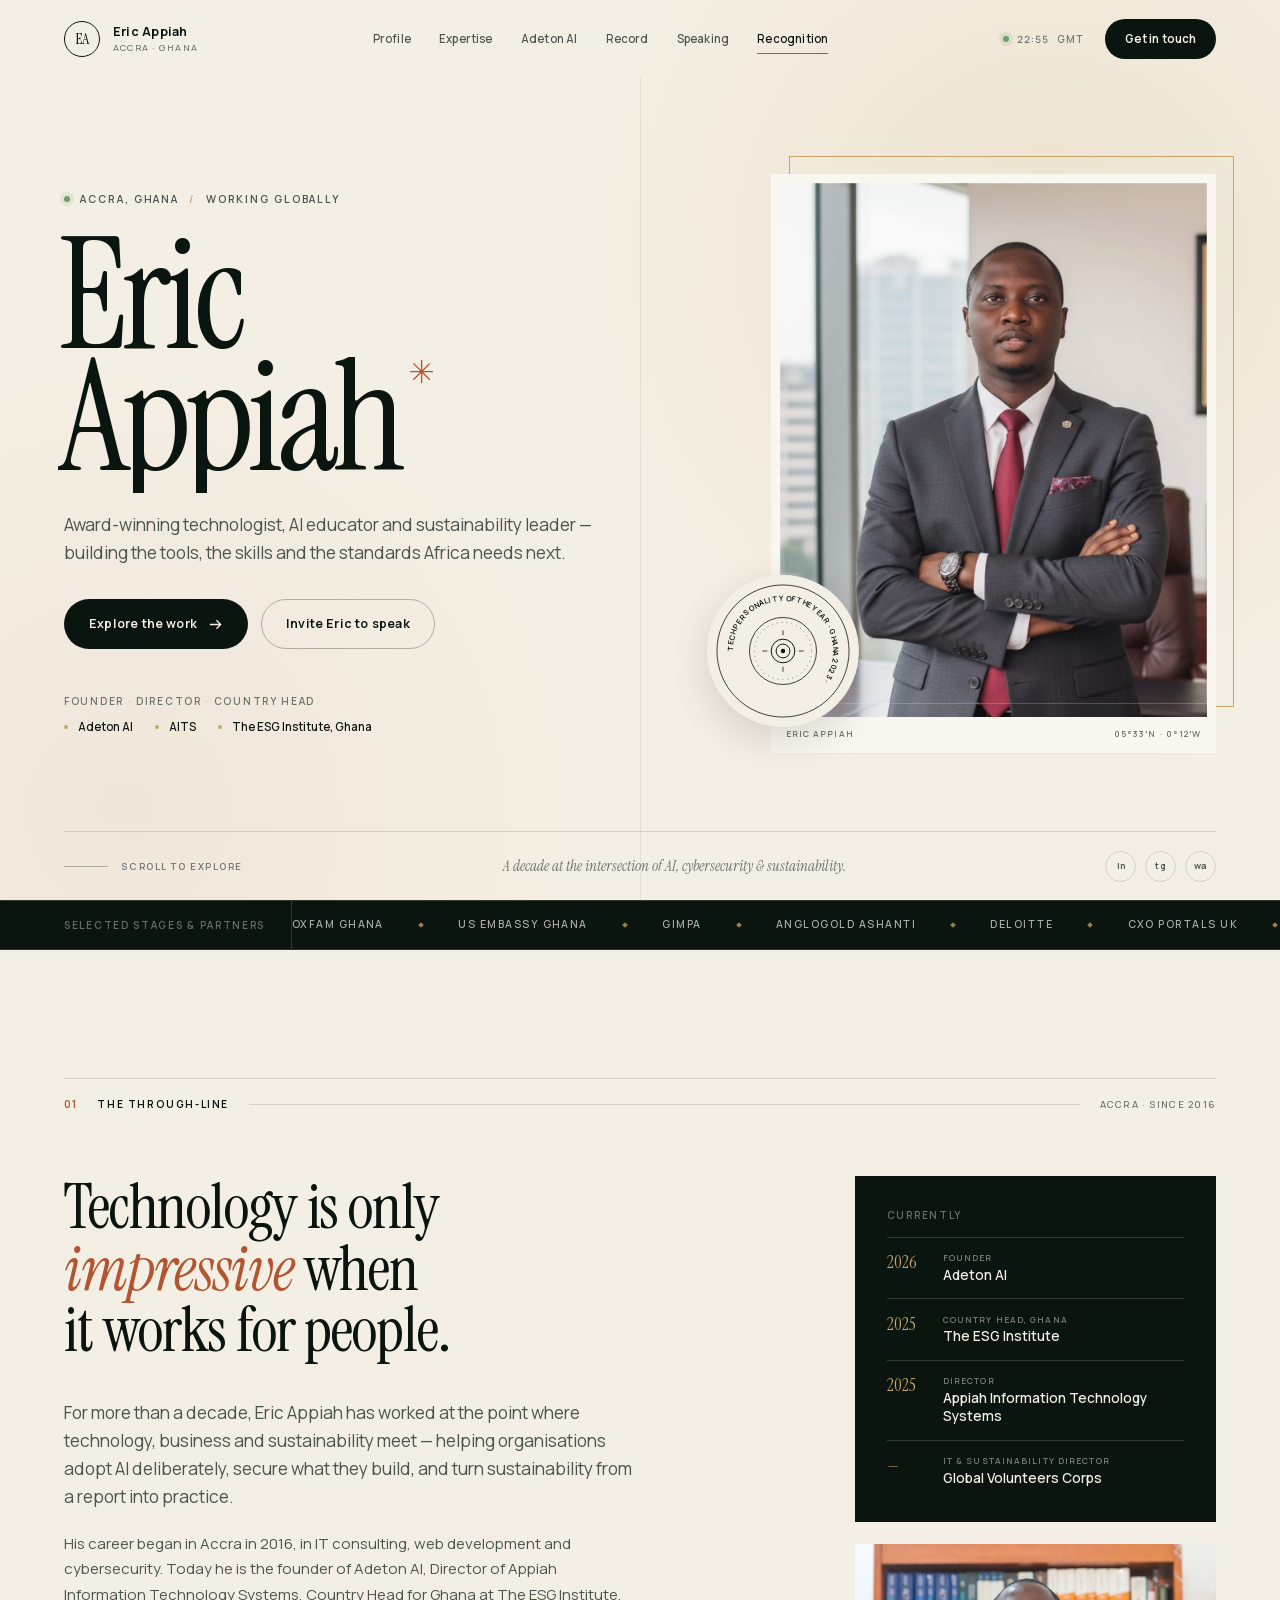
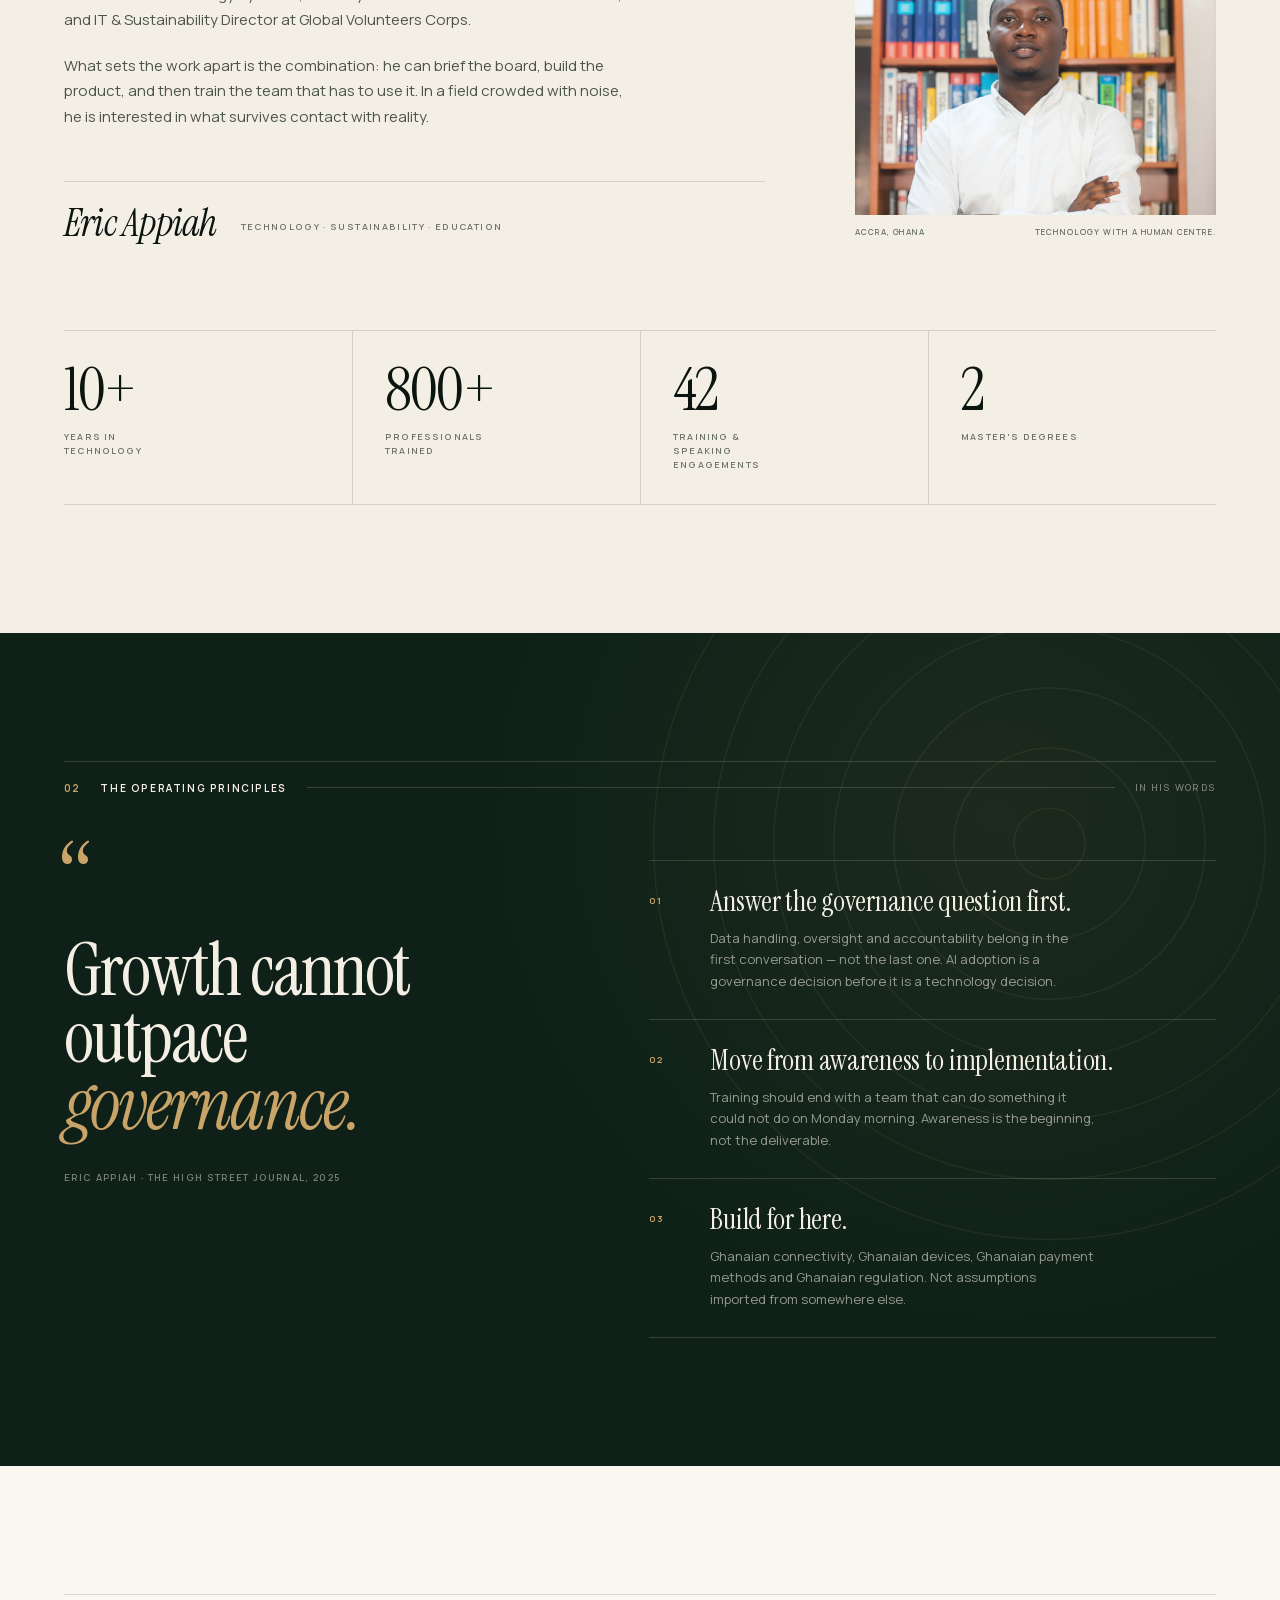
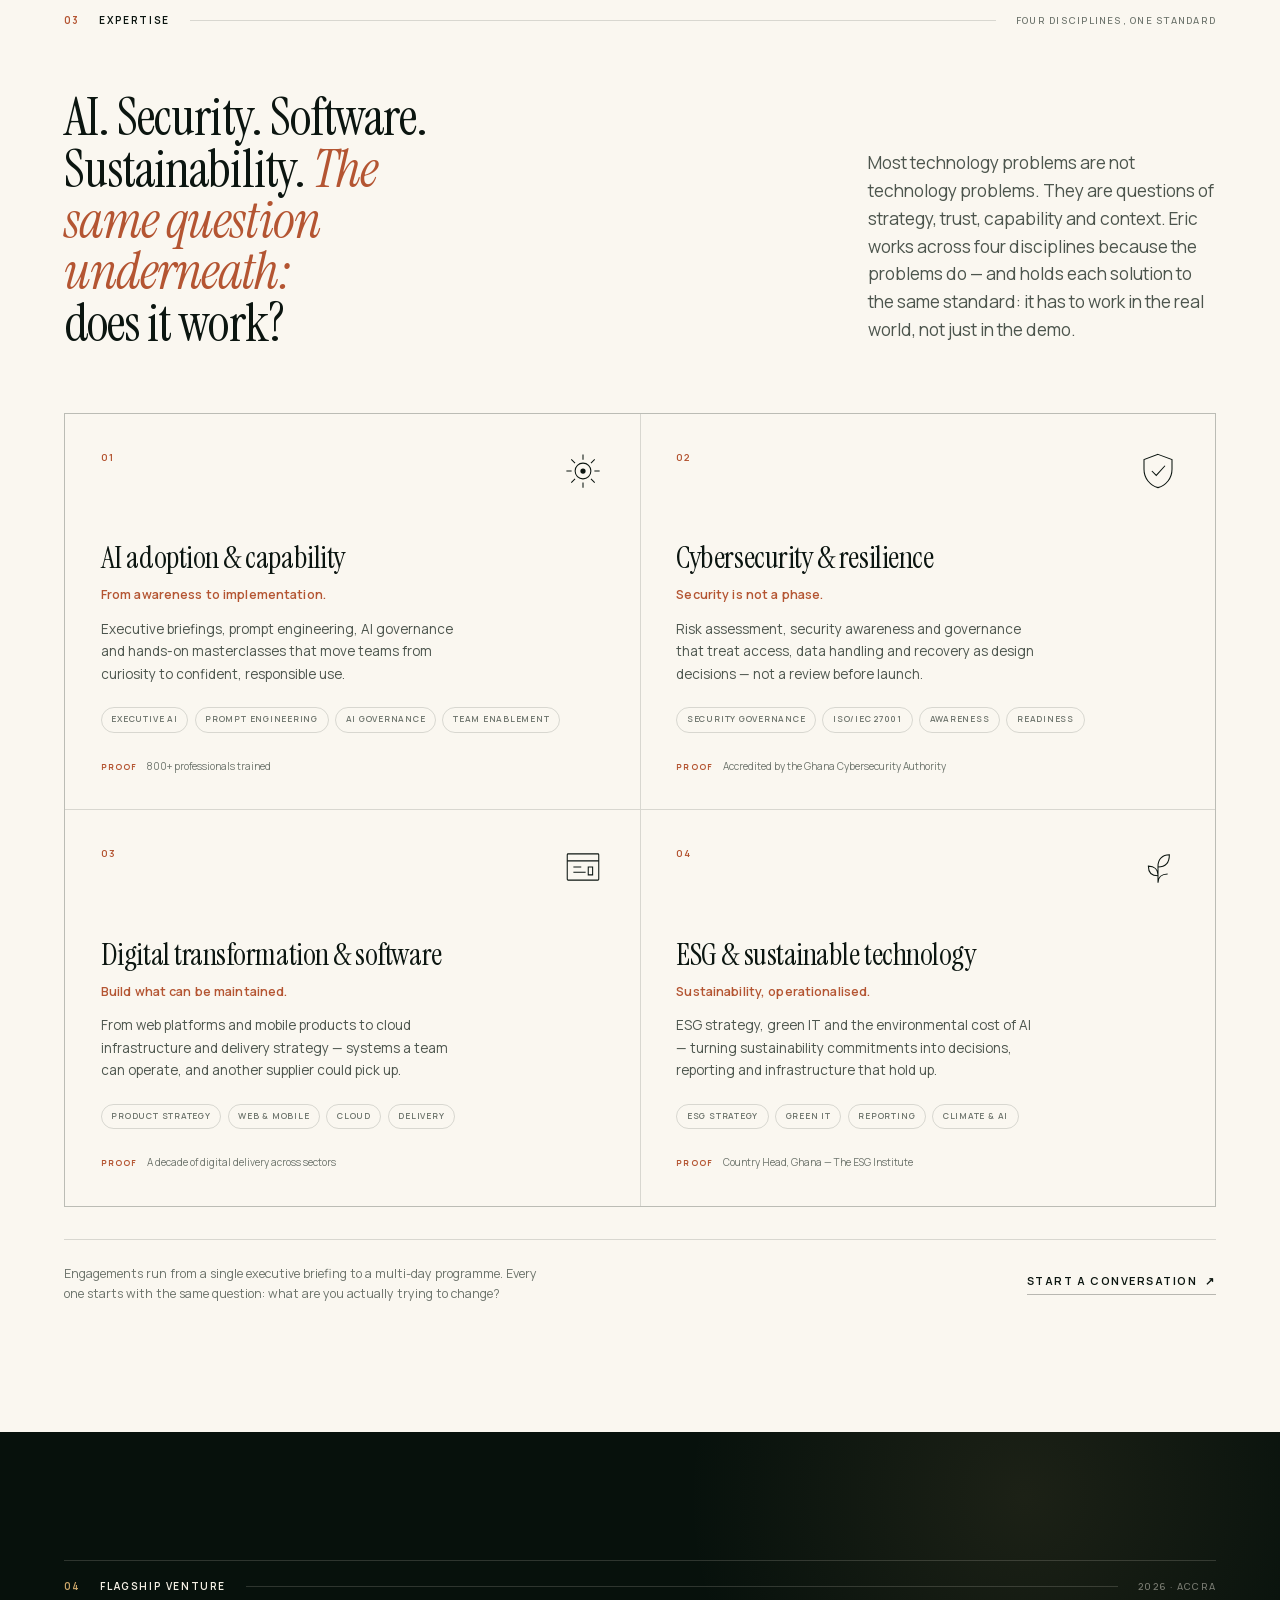
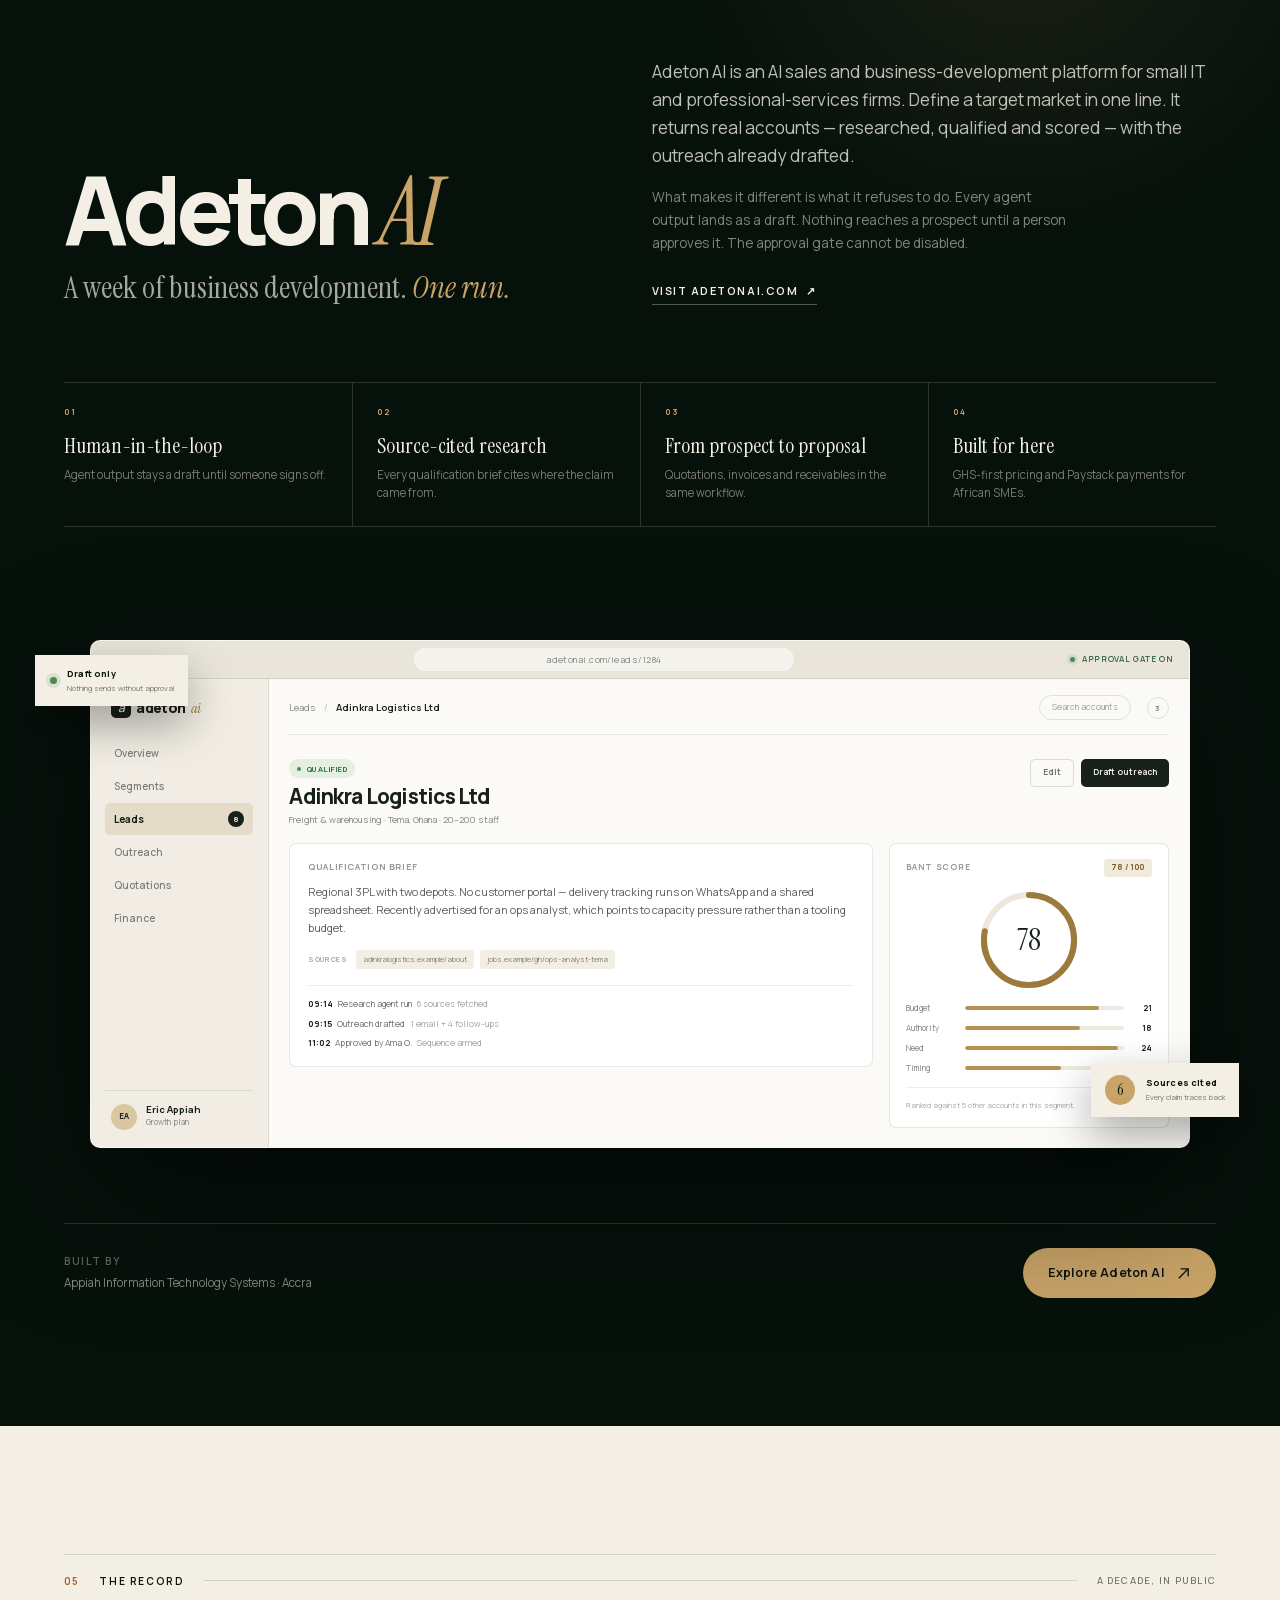
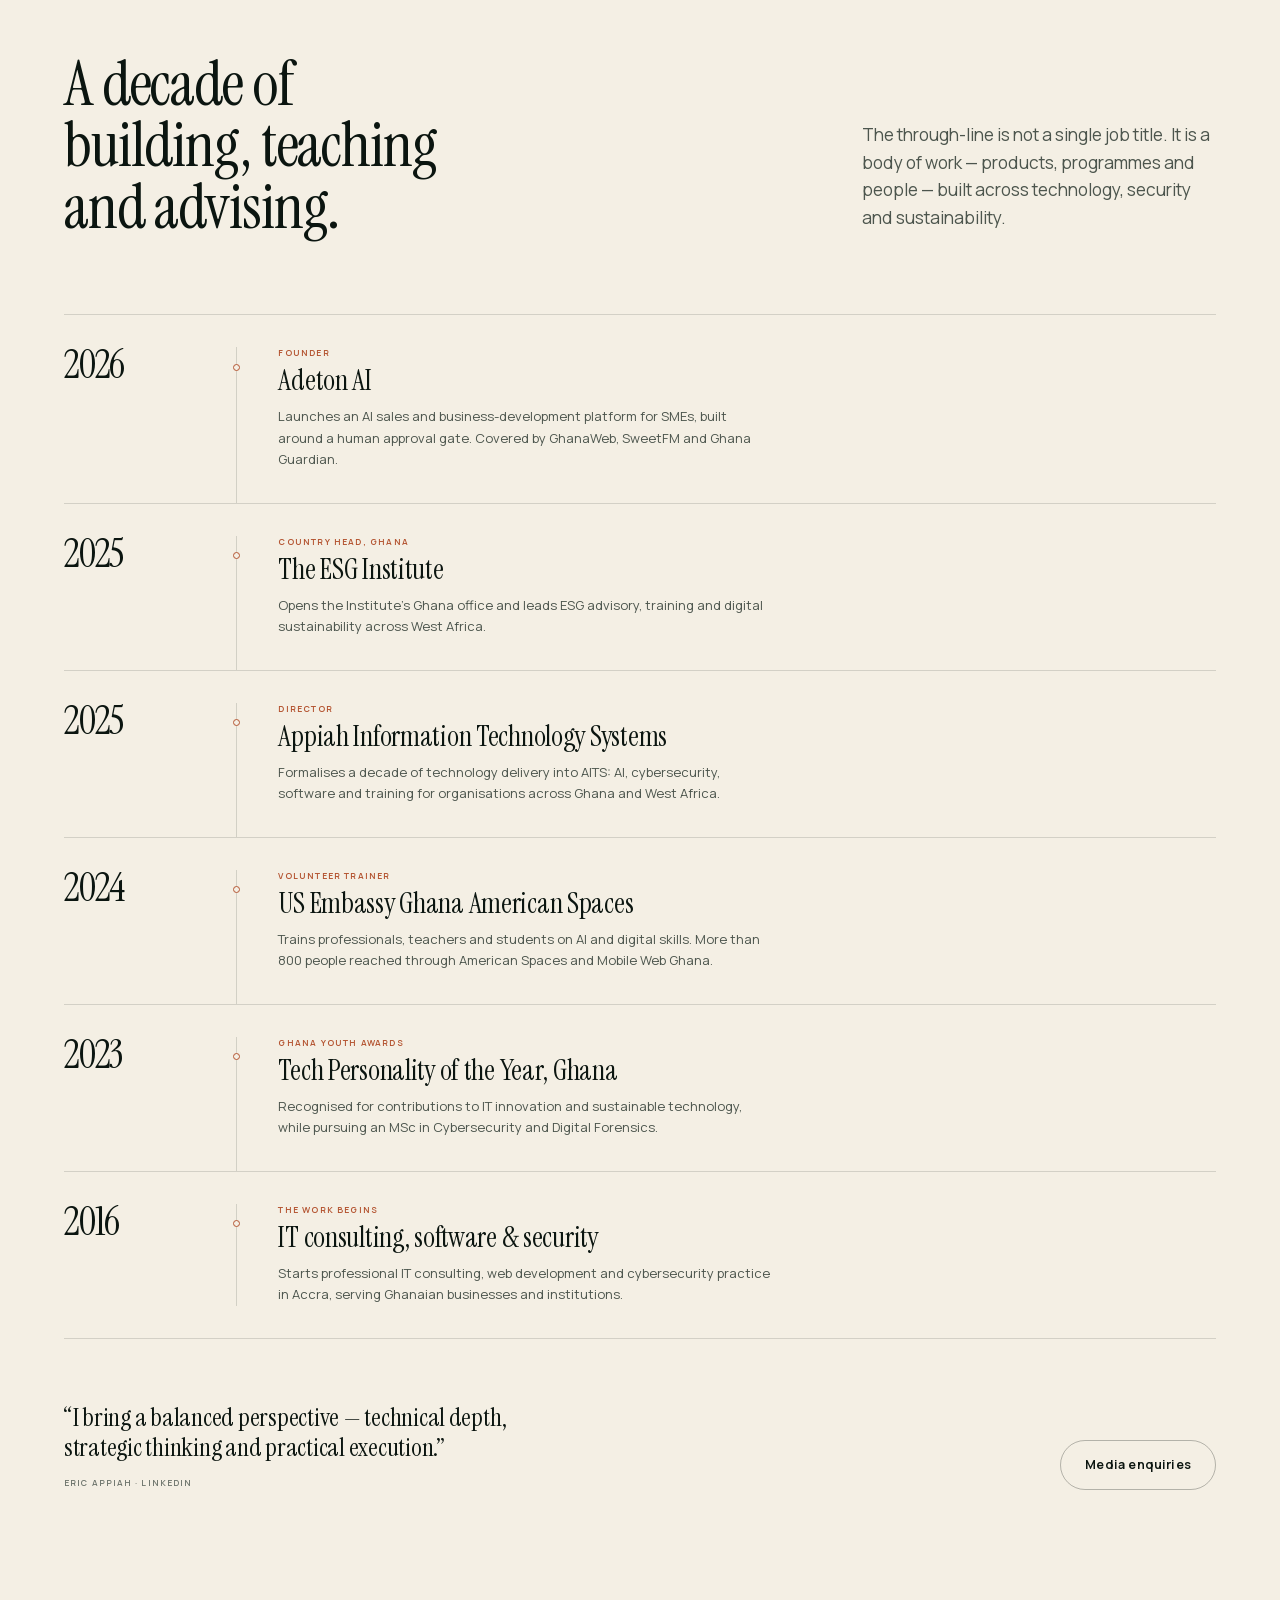
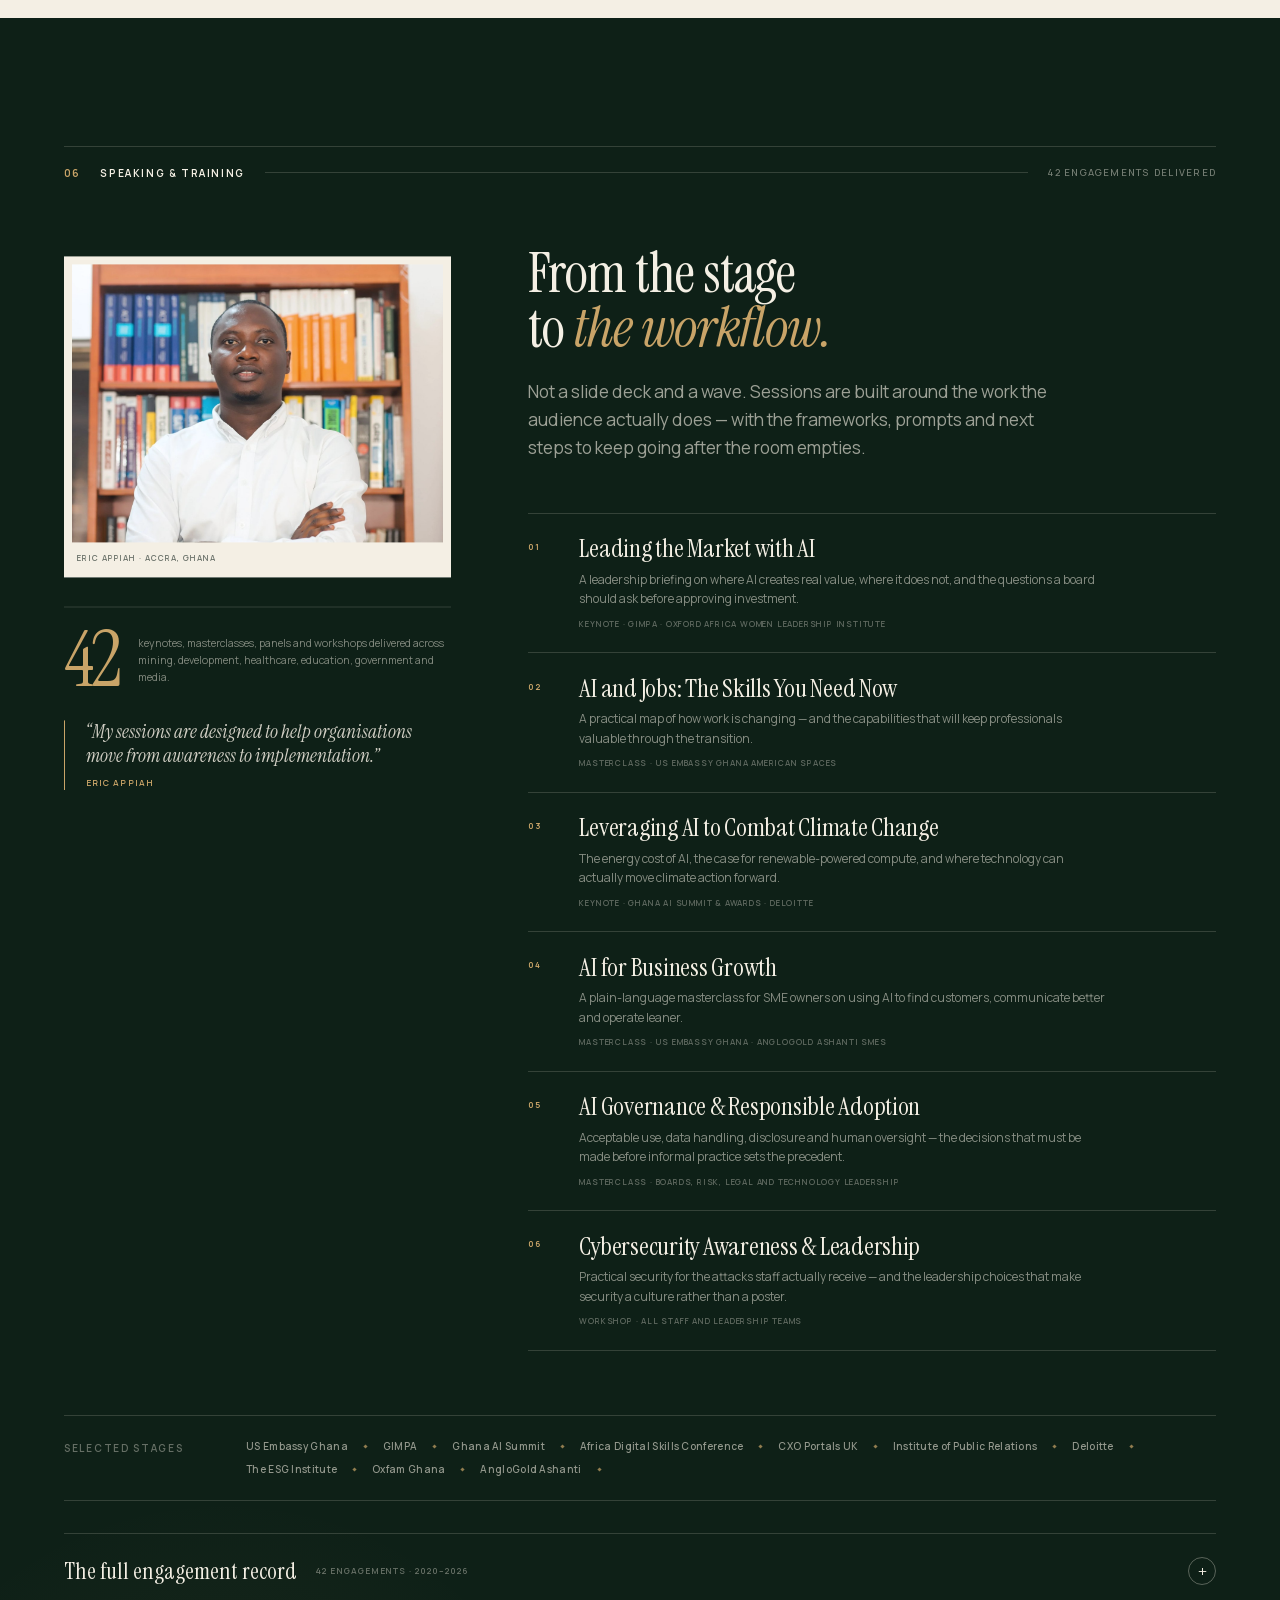
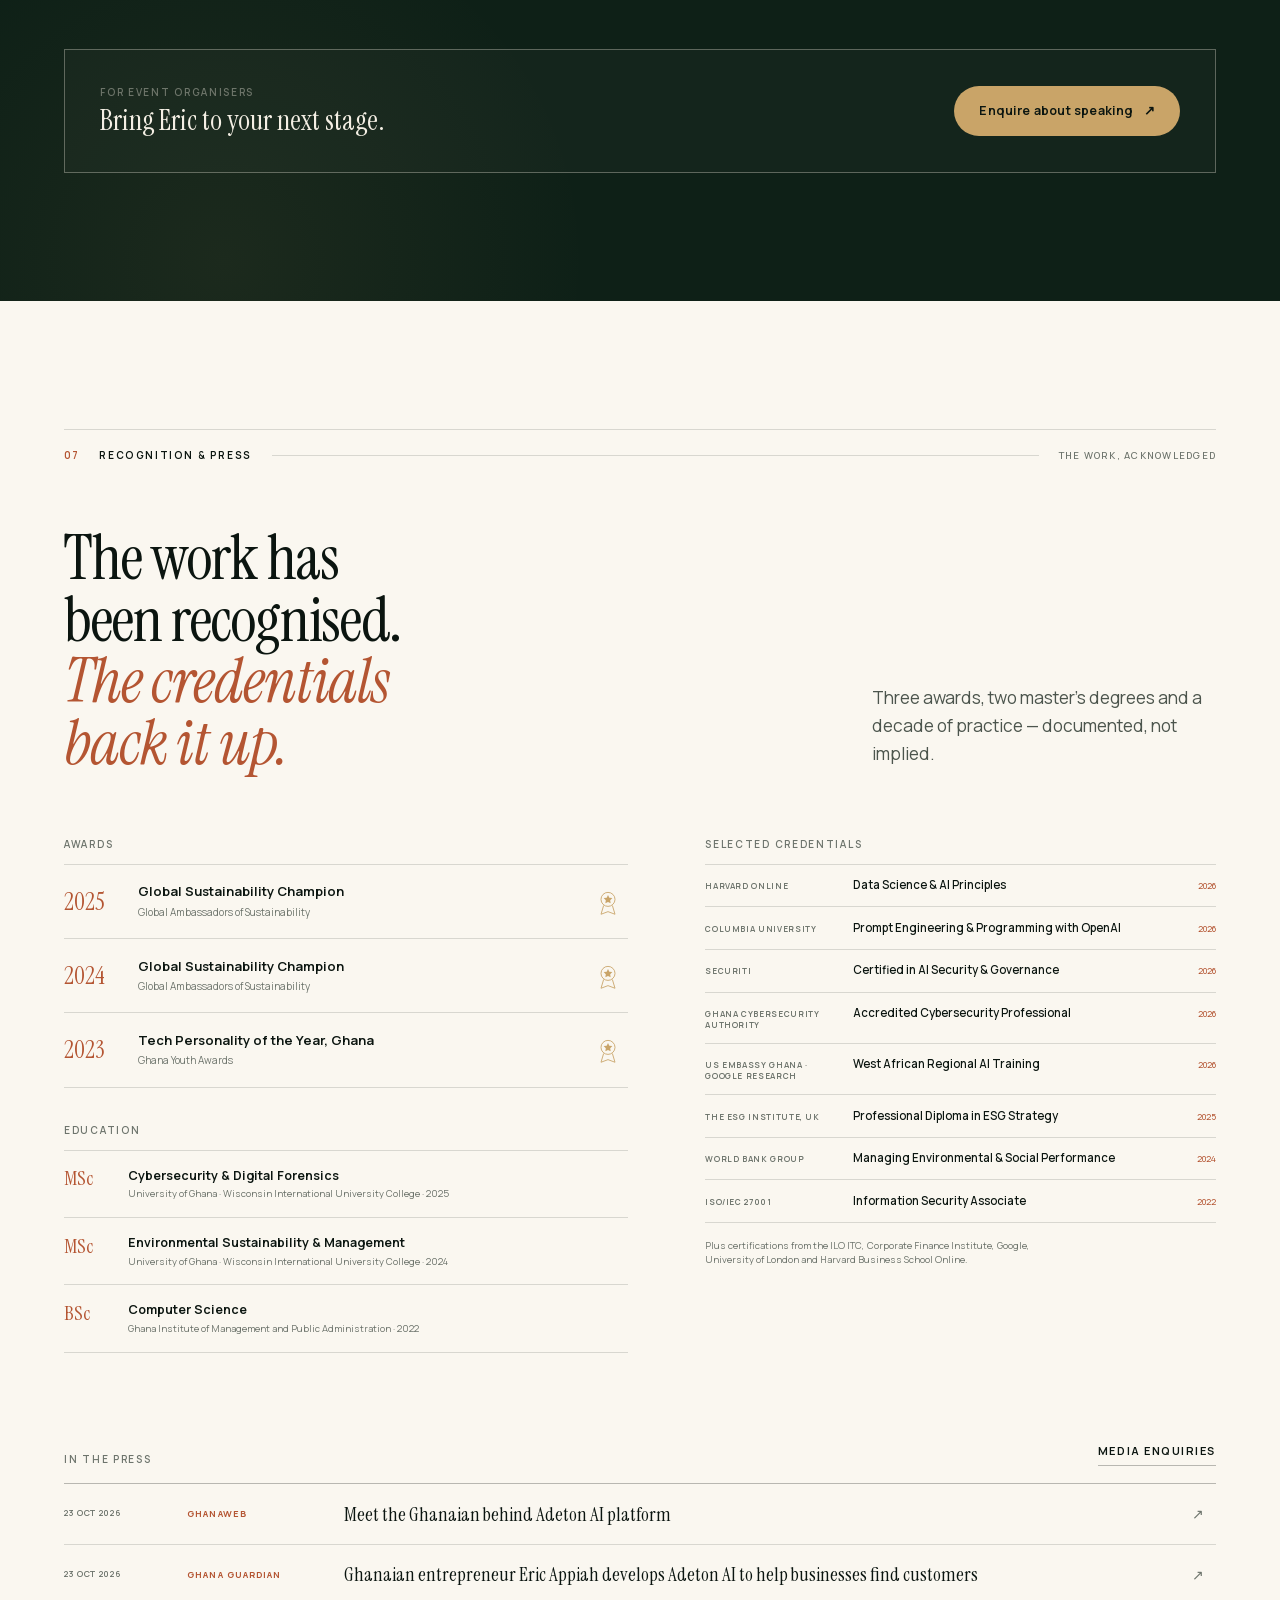
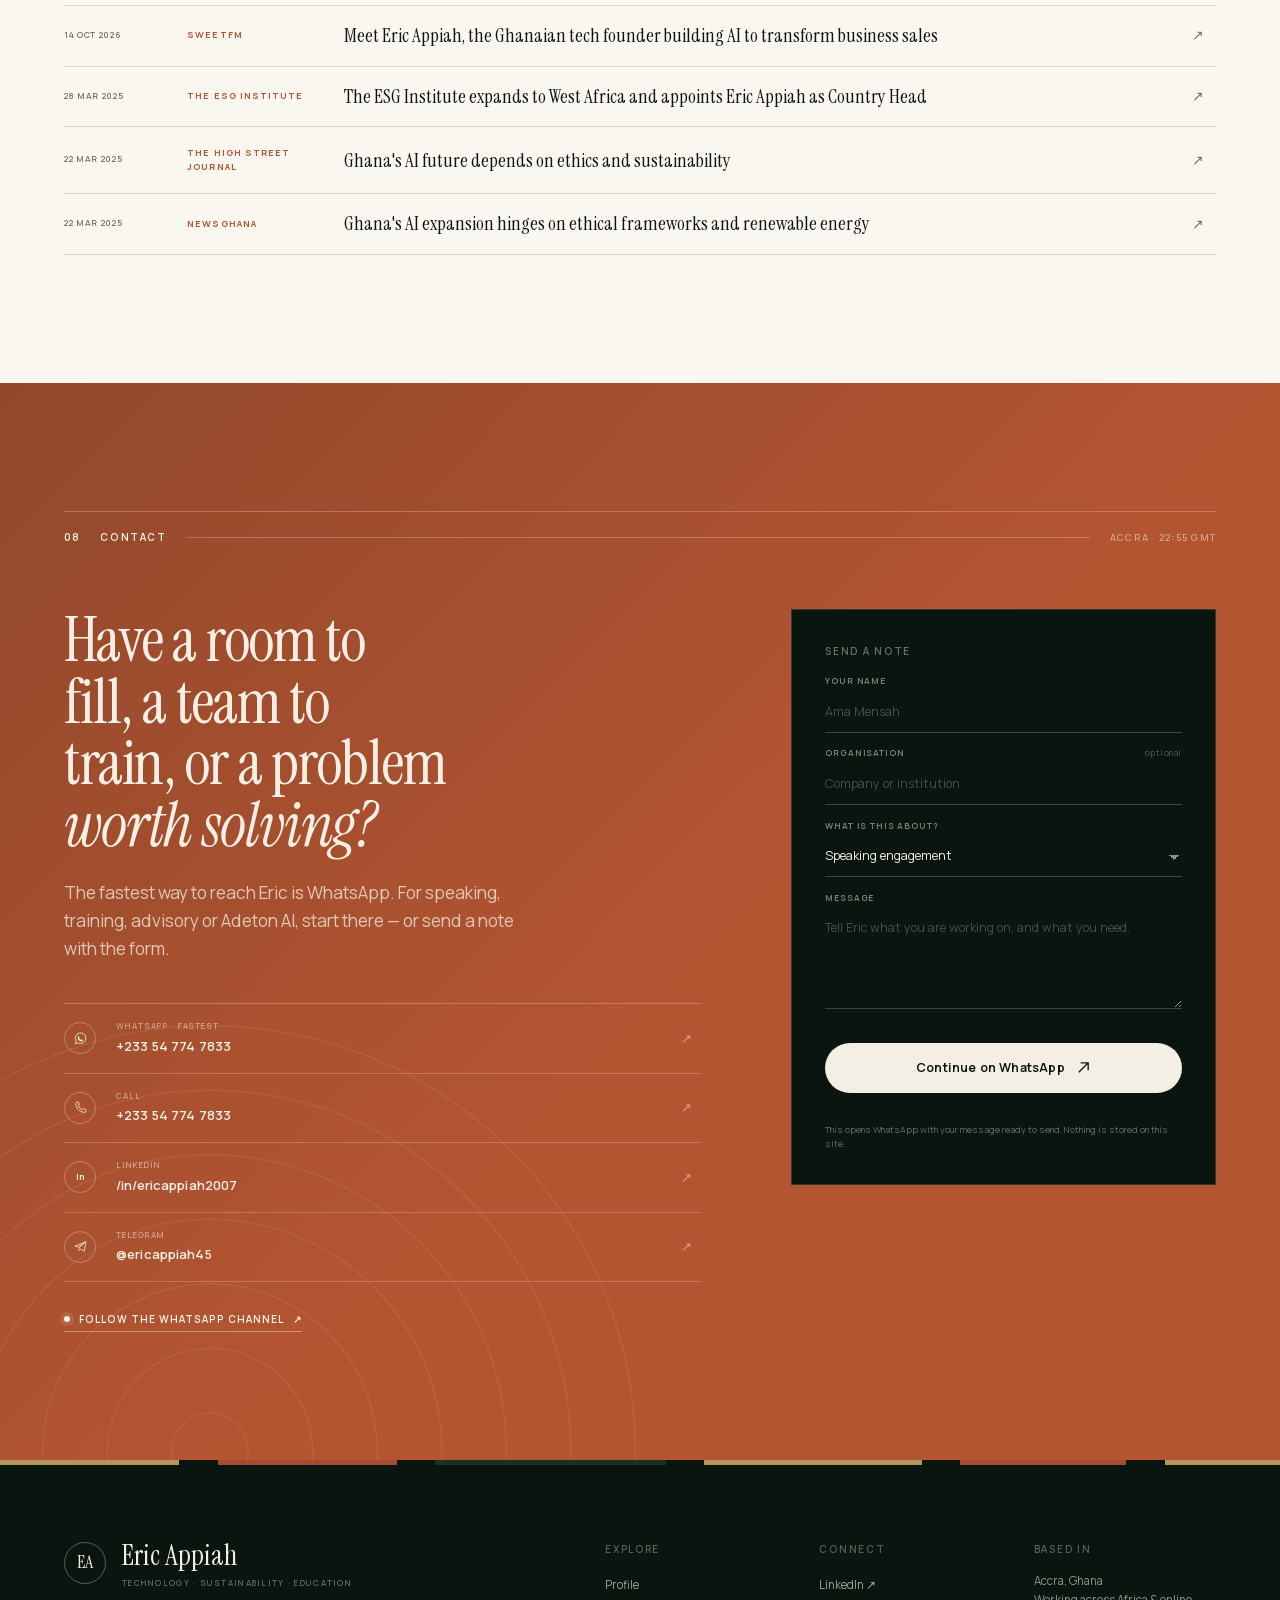
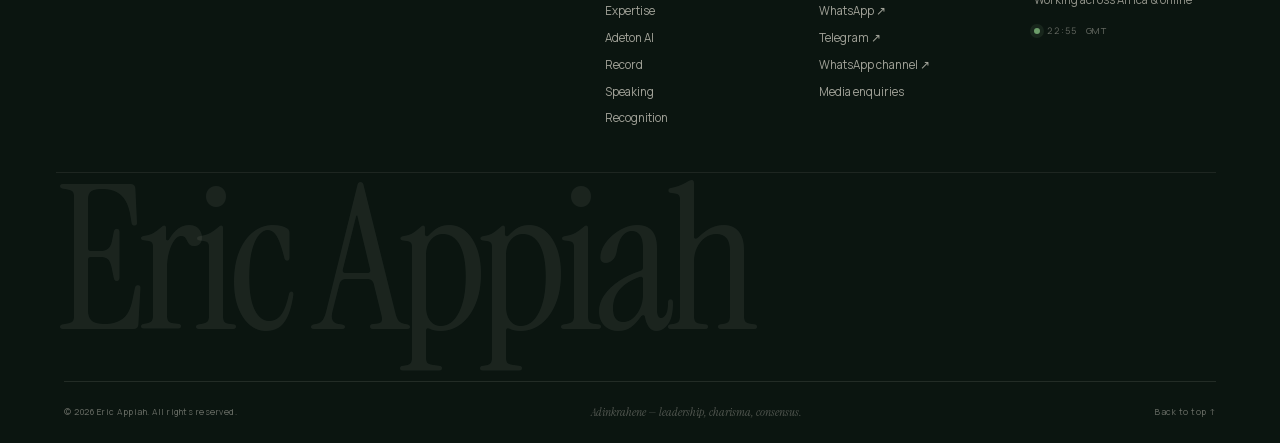
==== commit cbce04ce: "Fix press links and remove non-clickable arrows" ====
--- a/index.html
+++ b/index.html
@@ -113,7 +113,7 @@
       <div class="mobile-menu-foot">
         <a href="tel:+233547747833">+233 54 774 7833</a>
         <a href="https://www.linkedin.com/in/ericappiah2007" target="_blank" rel="noopener">LinkedIn ↗</a>
-        <a href="press.html">Press kit</a>
+        <a href="#contact">Media enquiries</a>
       </div>
     </div>
   </div>
@@ -649,7 +649,7 @@
             <p>“I bring a balanced perspective — technical depth, strategic thinking and practical execution.”</p>
             <span>Eric Appiah · LinkedIn</span>
           </div>
-          <a class="btn btn-ghost" href="press.html">Open the press kit <span aria-hidden="true">↗</span></a>
+          <a class="btn btn-ghost" href="#contact">Media enquiries</a>
         </div>
       </div>
     </section>
@@ -694,7 +694,6 @@
                   <p>A leadership briefing on where AI creates real value, where it does not, and the questions a board should ask before approving investment.</p>
                   <span class="talk-meta">Keynote · GIMPA · Oxford Africa Women Leadership Institute</span>
                 </div>
-                <span class="talk-arrow" aria-hidden="true">↗</span>
               </article>
 
               <article class="talk" data-reveal>
@@ -704,7 +703,6 @@
                   <p>A practical map of how work is changing — and the capabilities that will keep professionals valuable through the transition.</p>
                   <span class="talk-meta">Masterclass · US Embassy Ghana American Spaces</span>
                 </div>
-                <span class="talk-arrow" aria-hidden="true">↗</span>
               </article>
 
               <article class="talk" data-reveal>
@@ -714,7 +712,6 @@
                   <p>The energy cost of AI, the case for renewable-powered compute, and where technology can actually move climate action forward.</p>
                   <span class="talk-meta">Keynote · Ghana AI Summit &amp; Awards · Deloitte</span>
                 </div>
-                <span class="talk-arrow" aria-hidden="true">↗</span>
               </article>
 
               <article class="talk" data-reveal>
@@ -724,7 +721,6 @@
                   <p>A plain-language masterclass for SME owners on using AI to find customers, communicate better and operate leaner.</p>
                   <span class="talk-meta">Masterclass · US Embassy Ghana · AngloGold Ashanti SMEs</span>
                 </div>
-                <span class="talk-arrow" aria-hidden="true">↗</span>
               </article>
 
               <article class="talk" data-reveal>
@@ -734,7 +730,6 @@
                   <p>Acceptable use, data handling, disclosure and human oversight — the decisions that must be made before informal practice sets the precedent.</p>
                   <span class="talk-meta">Masterclass · Boards, risk, legal and technology leadership</span>
                 </div>
-                <span class="talk-arrow" aria-hidden="true">↗</span>
               </article>
 
               <article class="talk" data-reveal>
@@ -744,7 +739,6 @@
                   <p>Practical security for the attacks staff actually receive — and the leadership choices that make security a culture rather than a poster.</p>
                   <span class="talk-meta">Workshop · All staff and leadership teams</span>
                 </div>
-                <span class="talk-arrow" aria-hidden="true">↗</span>
               </article>
             </div>
           </div>
@@ -911,7 +905,7 @@
         <div class="press-block" data-reveal>
           <div class="press-head">
             <p class="mini-label">In the press</p>
-            <a class="text-link" href="press.html">Press kit &amp; media enquiries <span aria-hidden="true">↗</span></a>
+            <a class="text-link" href="#contact">Media enquiries</a>
           </div>
           <div class="press-list">
             <a class="press-item" href="https://www.ghanaweb.com/GhanaHomePage/business/Meet-the-Ghanaian-behind-Adeton-AI-platform-2058091" target="_blank" rel="noopener">
@@ -1070,7 +1064,7 @@
             <a href="https://wa.me/233547747833" target="_blank" rel="noopener">WhatsApp ↗</a>
             <a href="https://t.me/ericappiah45" target="_blank" rel="noopener">Telegram ↗</a>
             <a href="https://whatsapp.com/channel/0029VaCmyzEFHWpvFL5aPW1j" target="_blank" rel="noopener">WhatsApp channel ↗</a>
-            <a href="press.html">Press kit</a>
+            <a href="#contact">Media enquiries</a>
           </div>
           <div>
             <p class="mini-label">Based in</p>
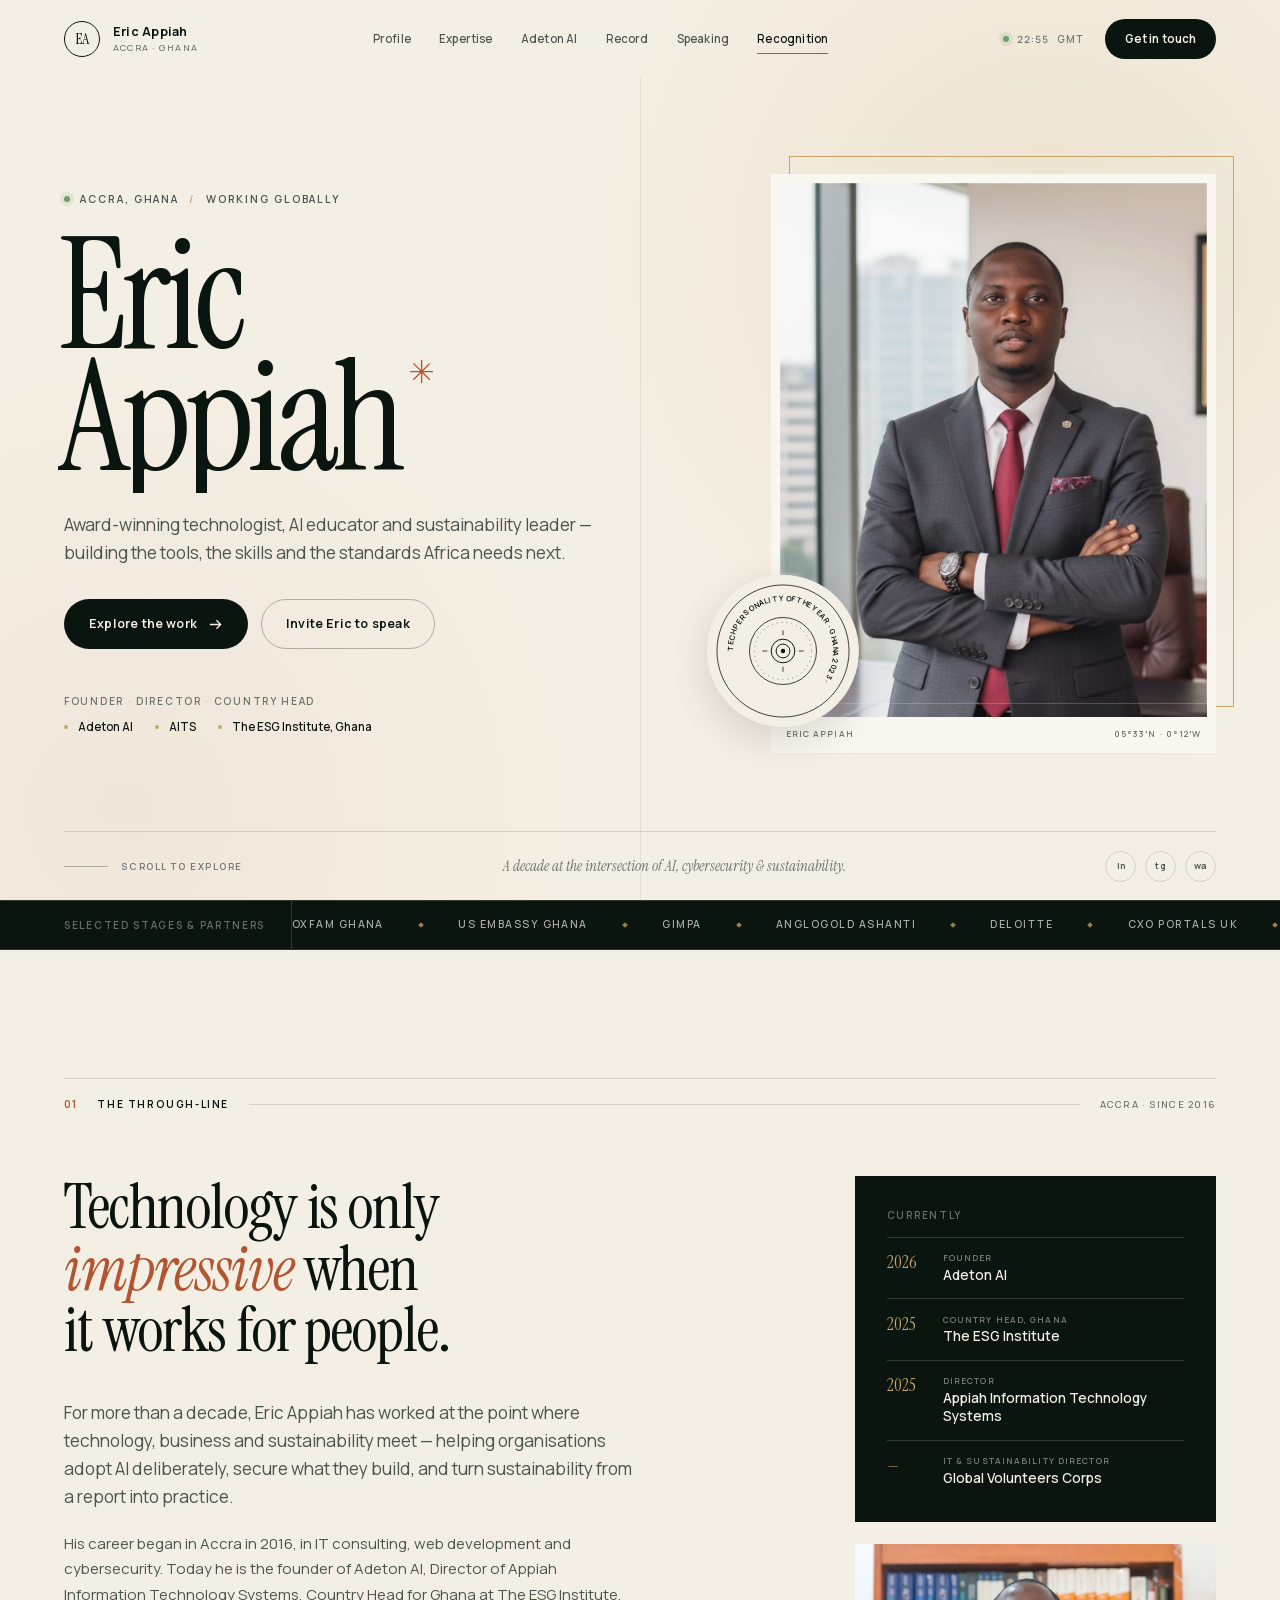
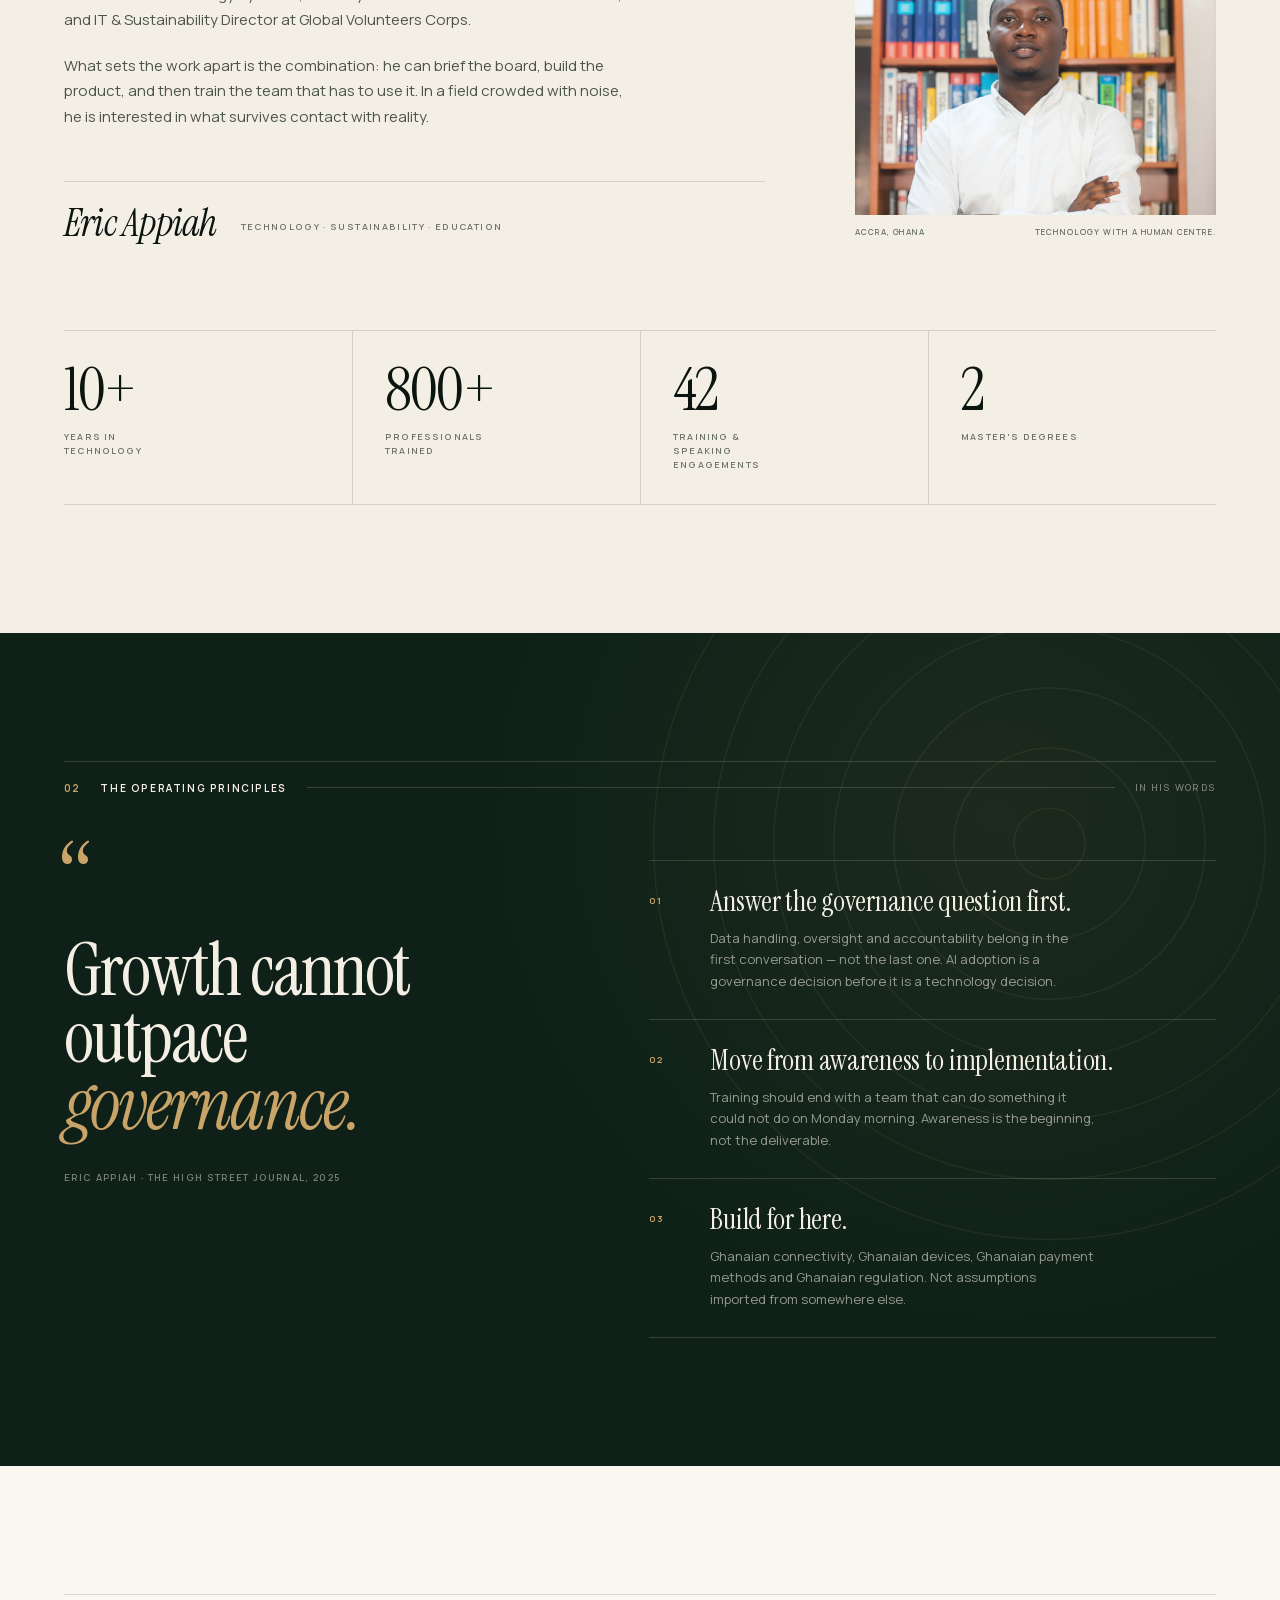
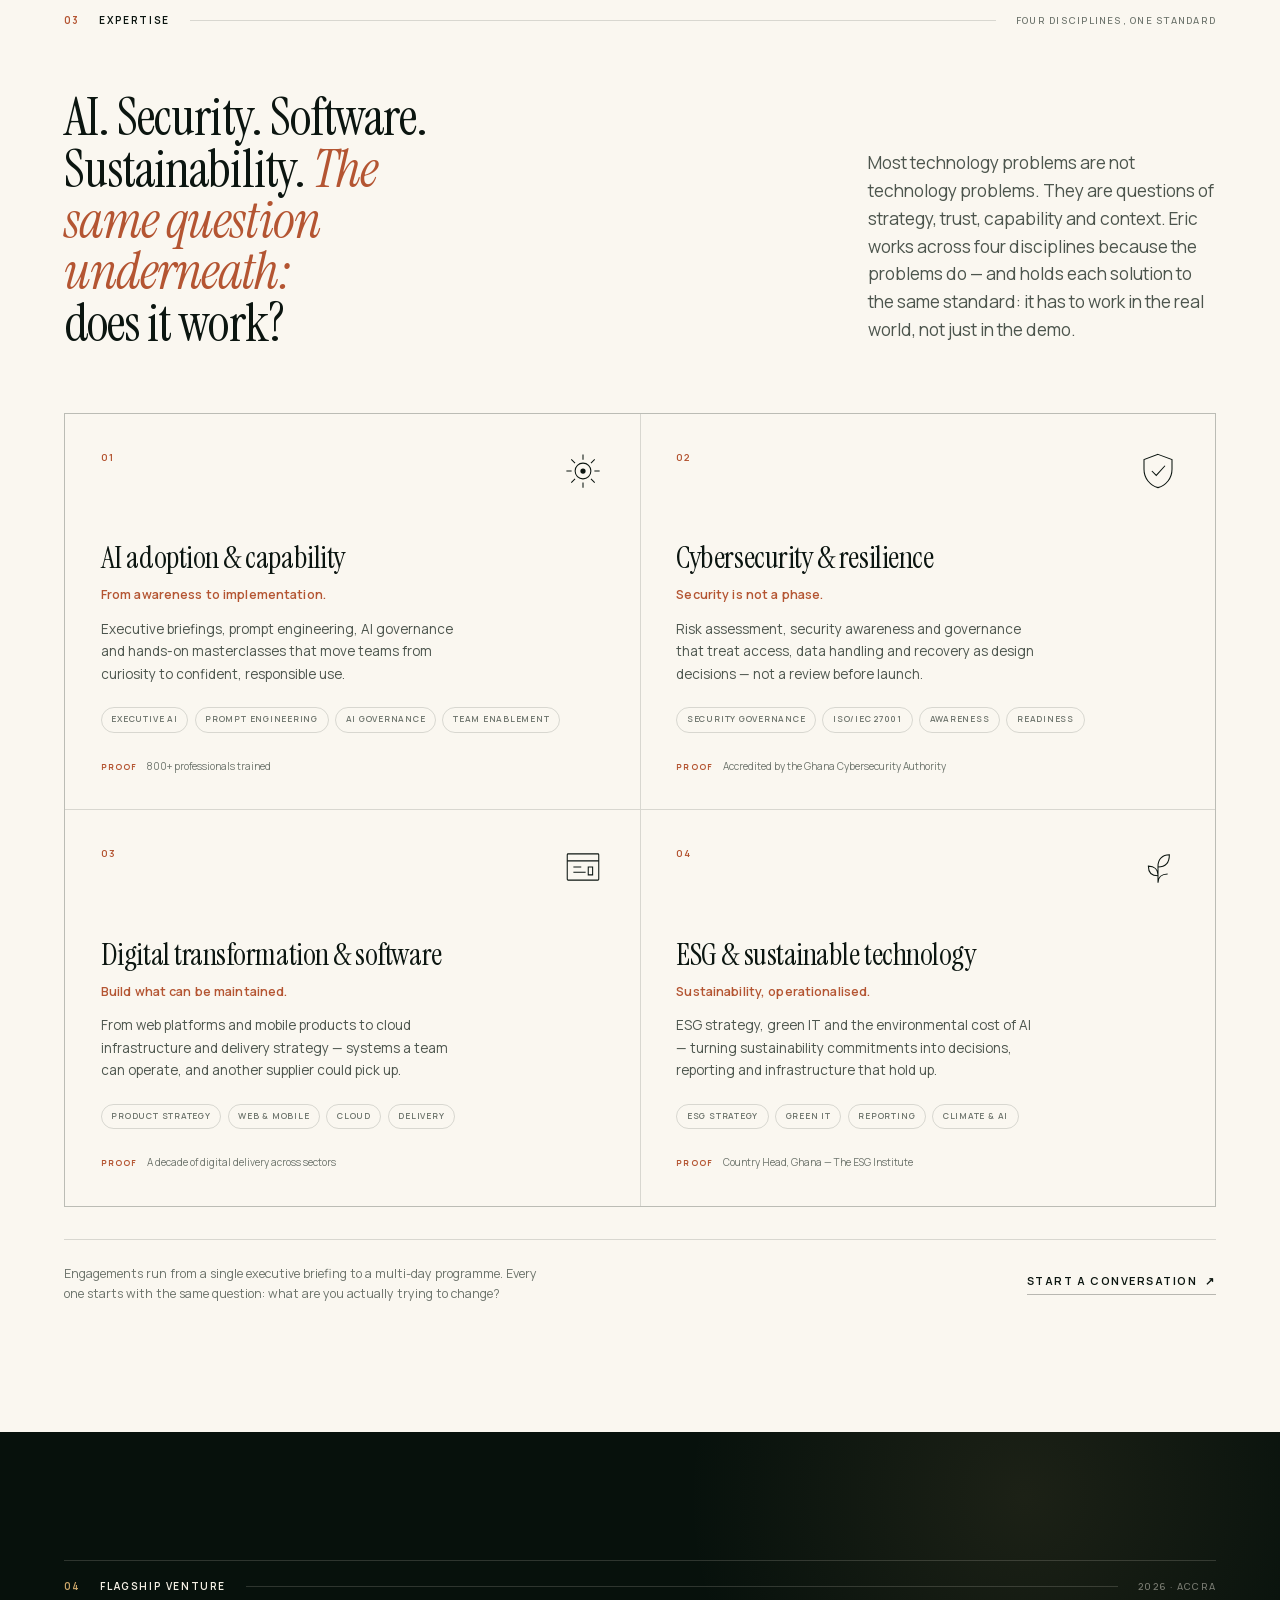
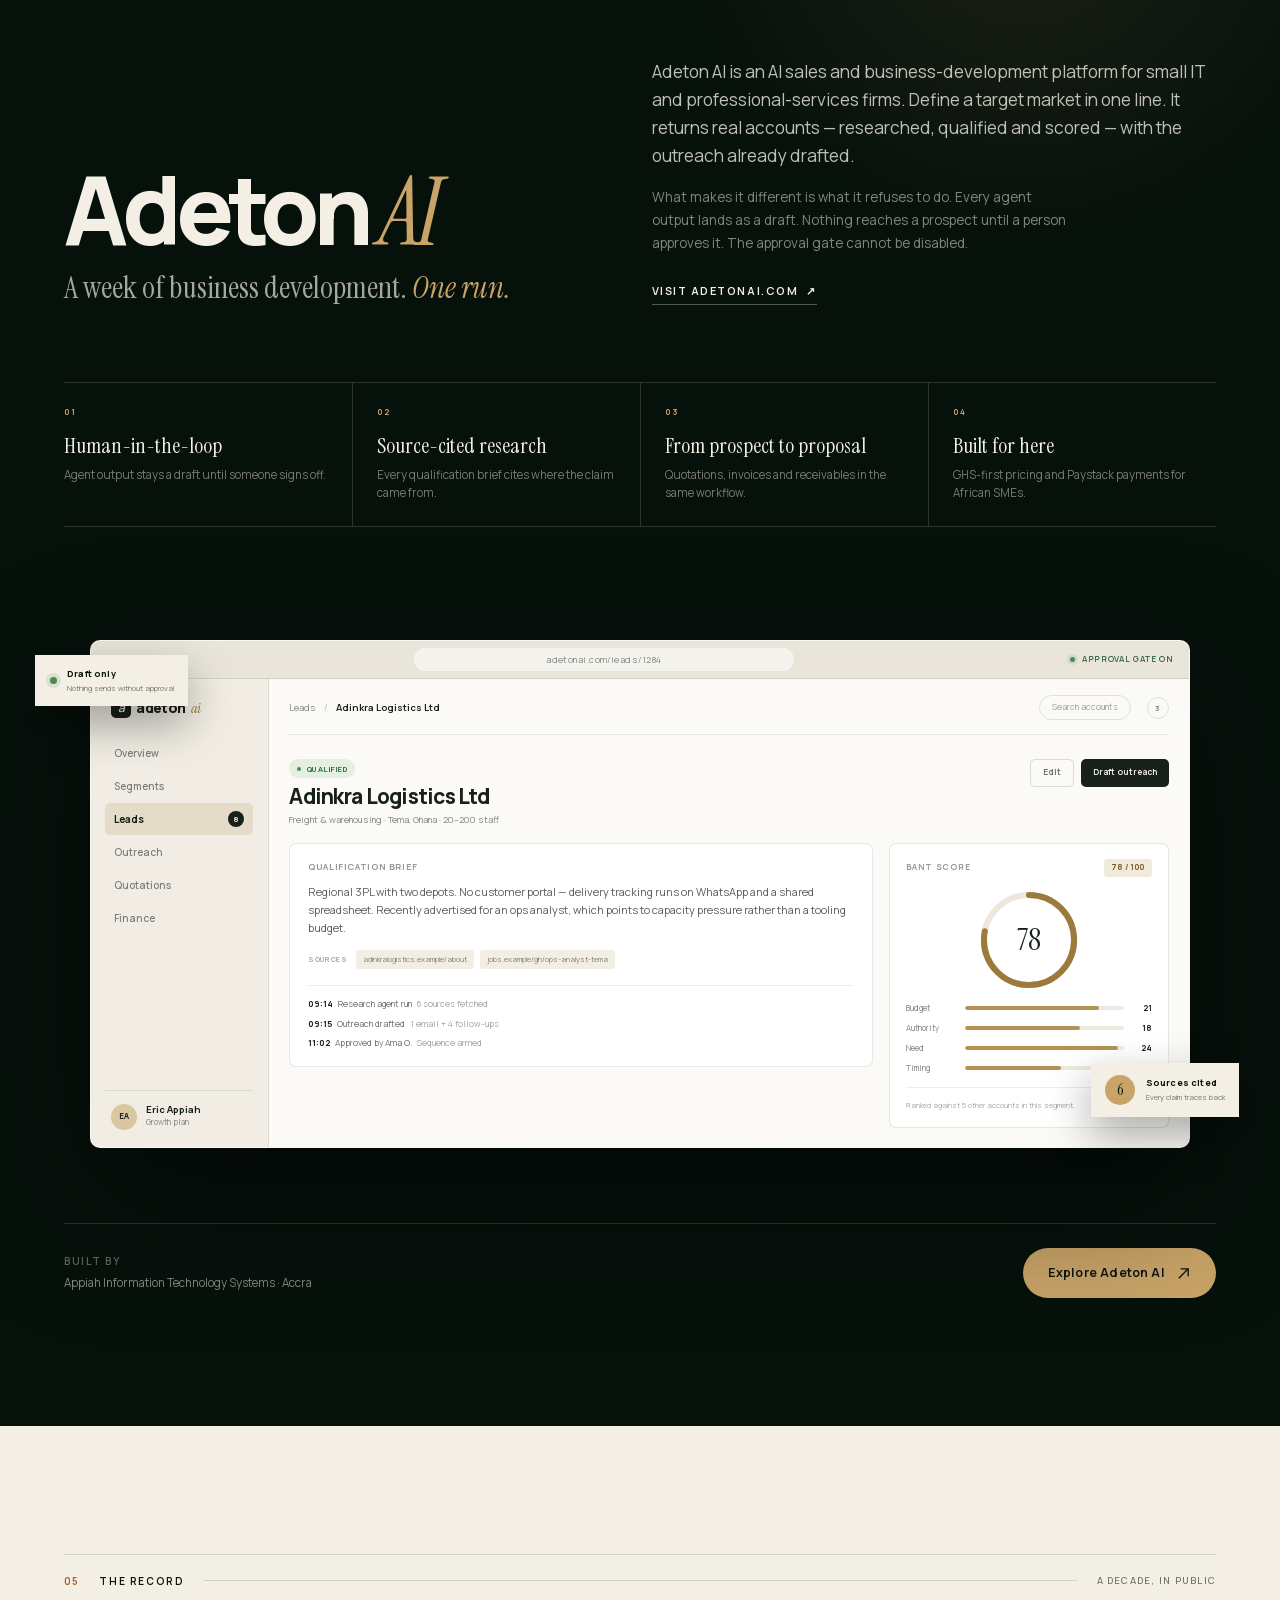
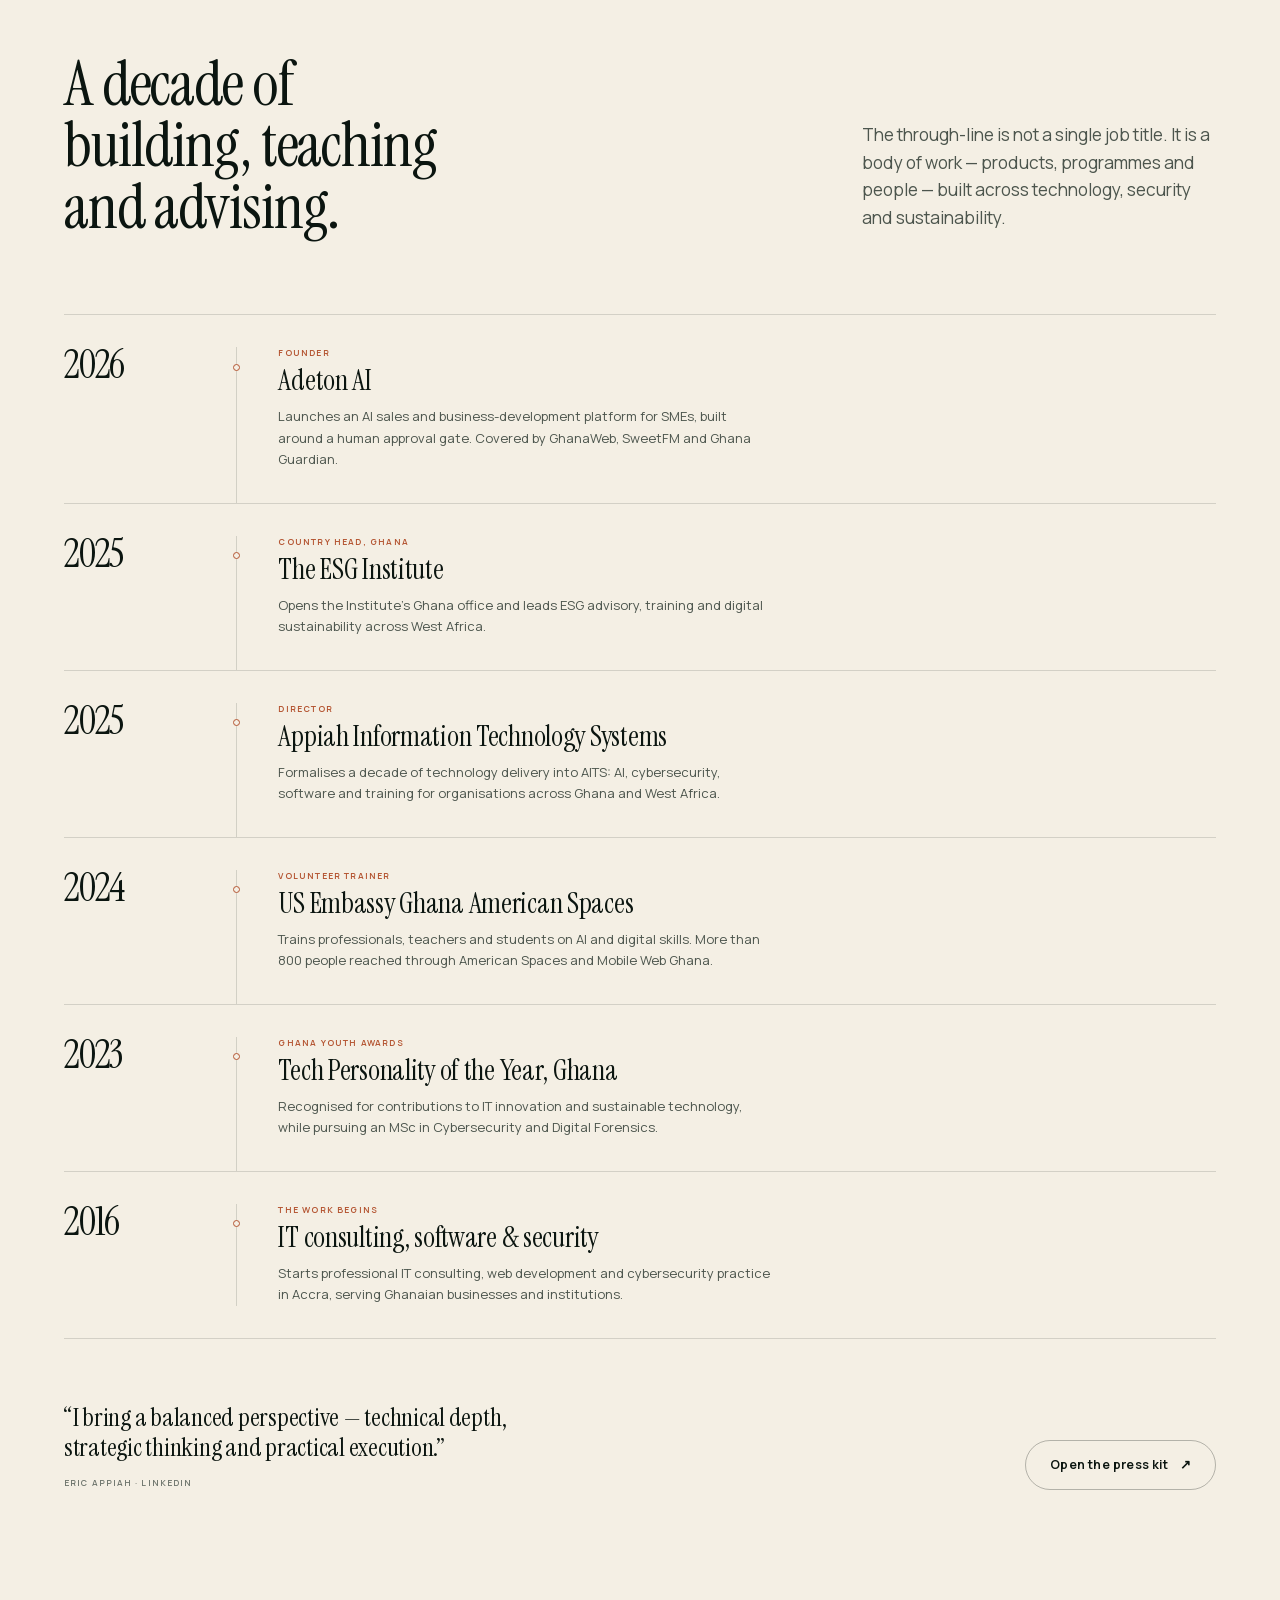
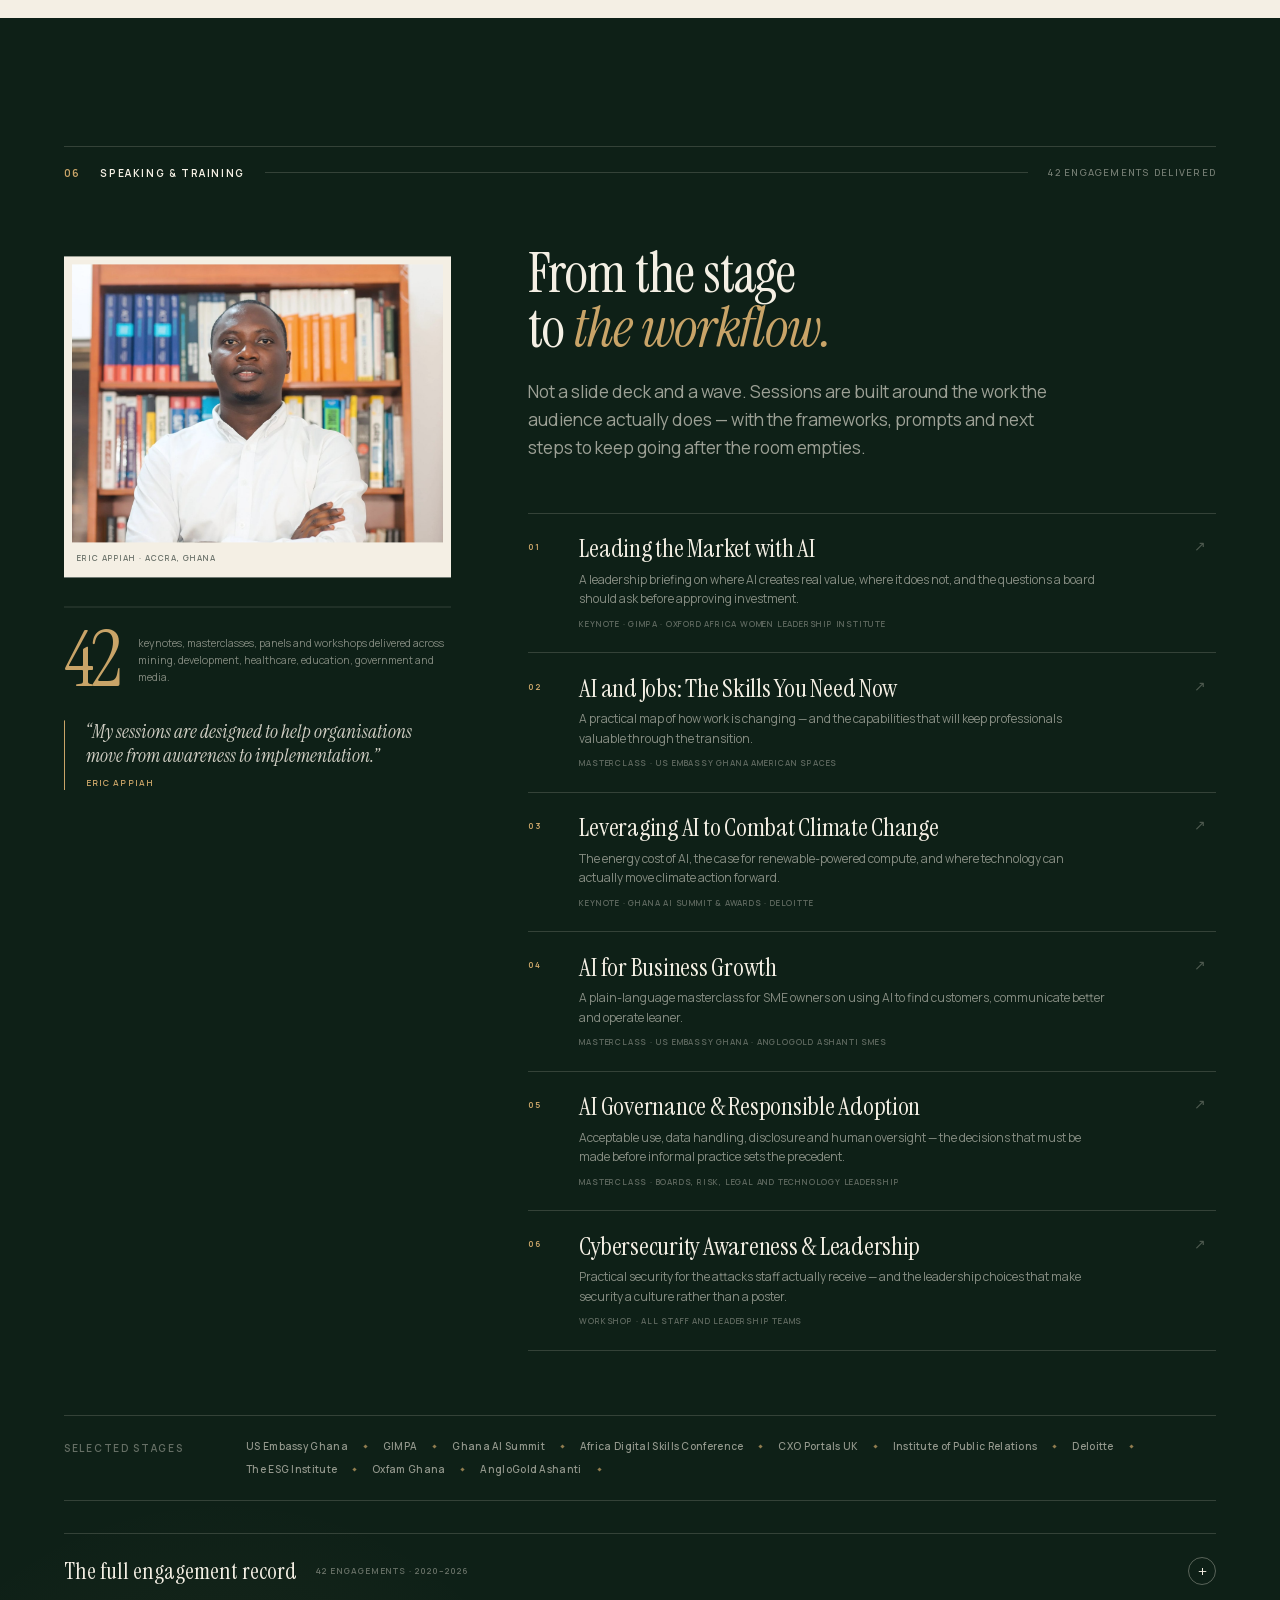
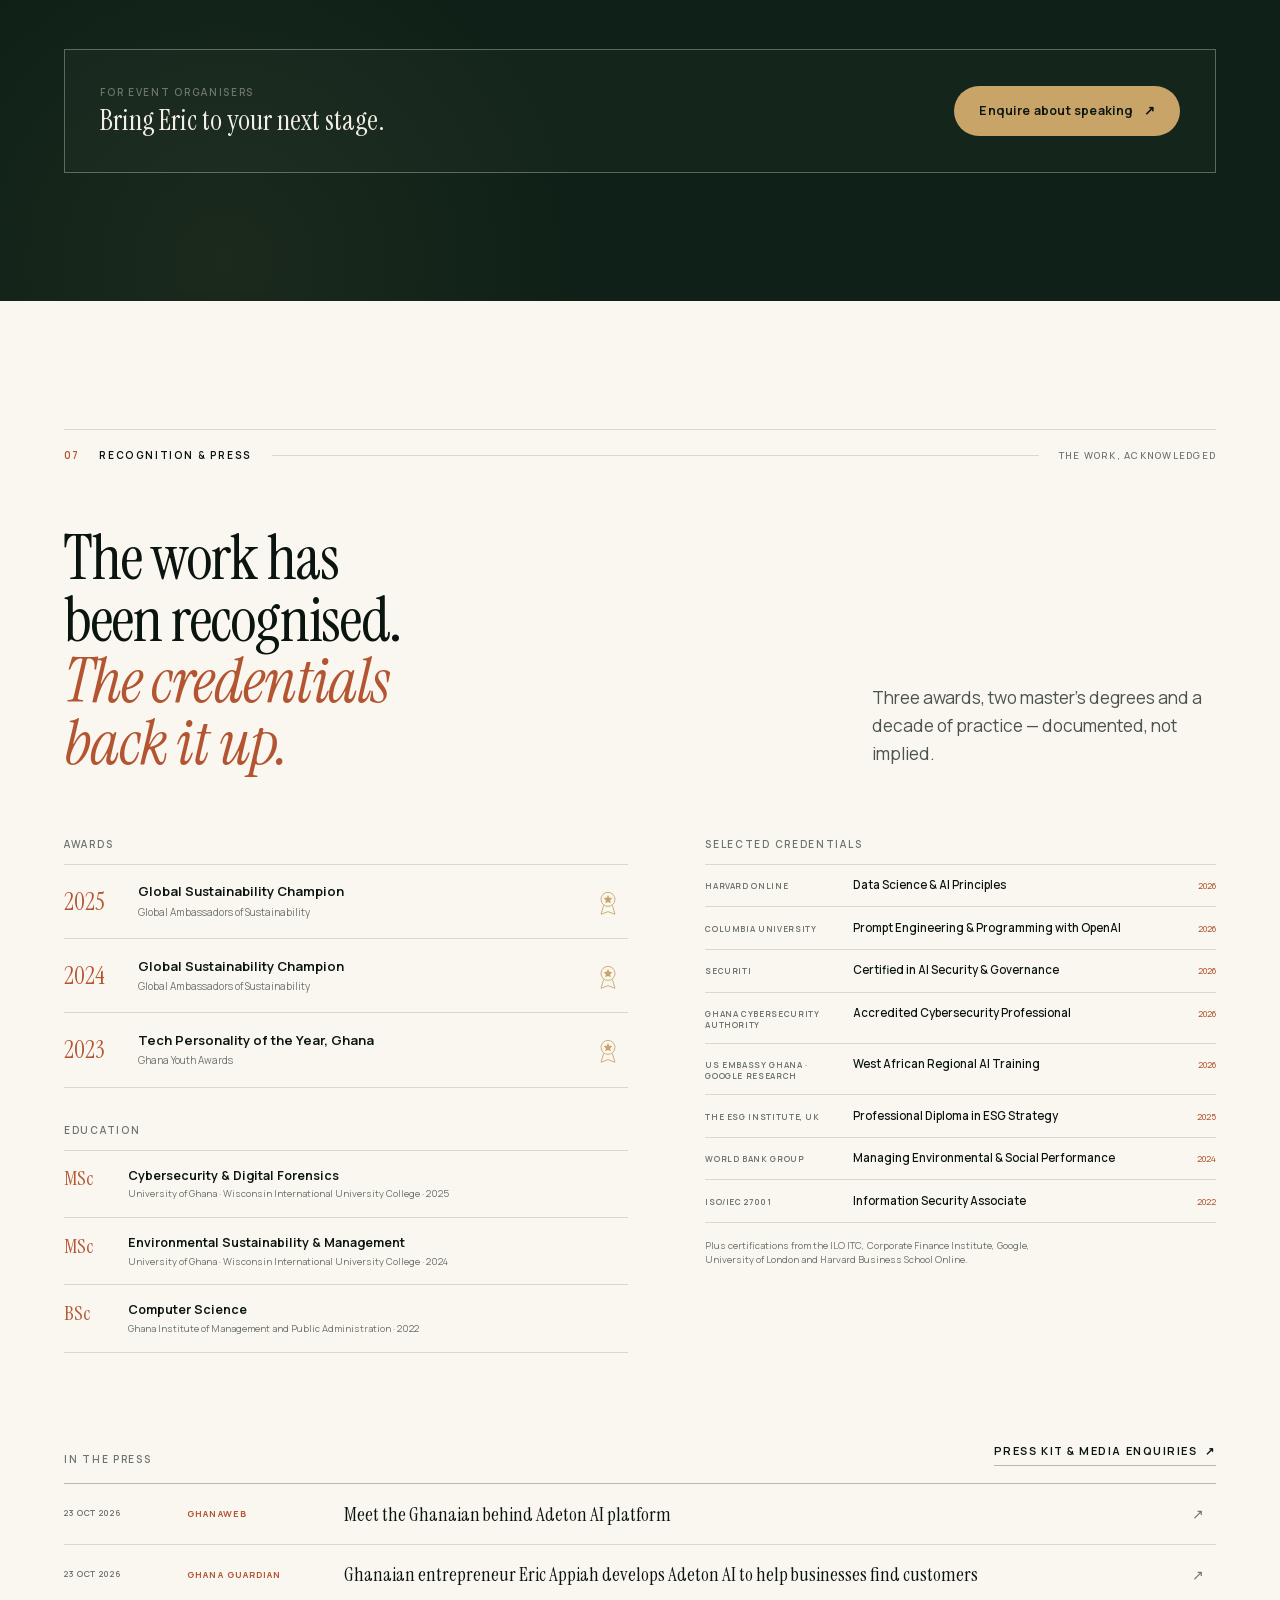
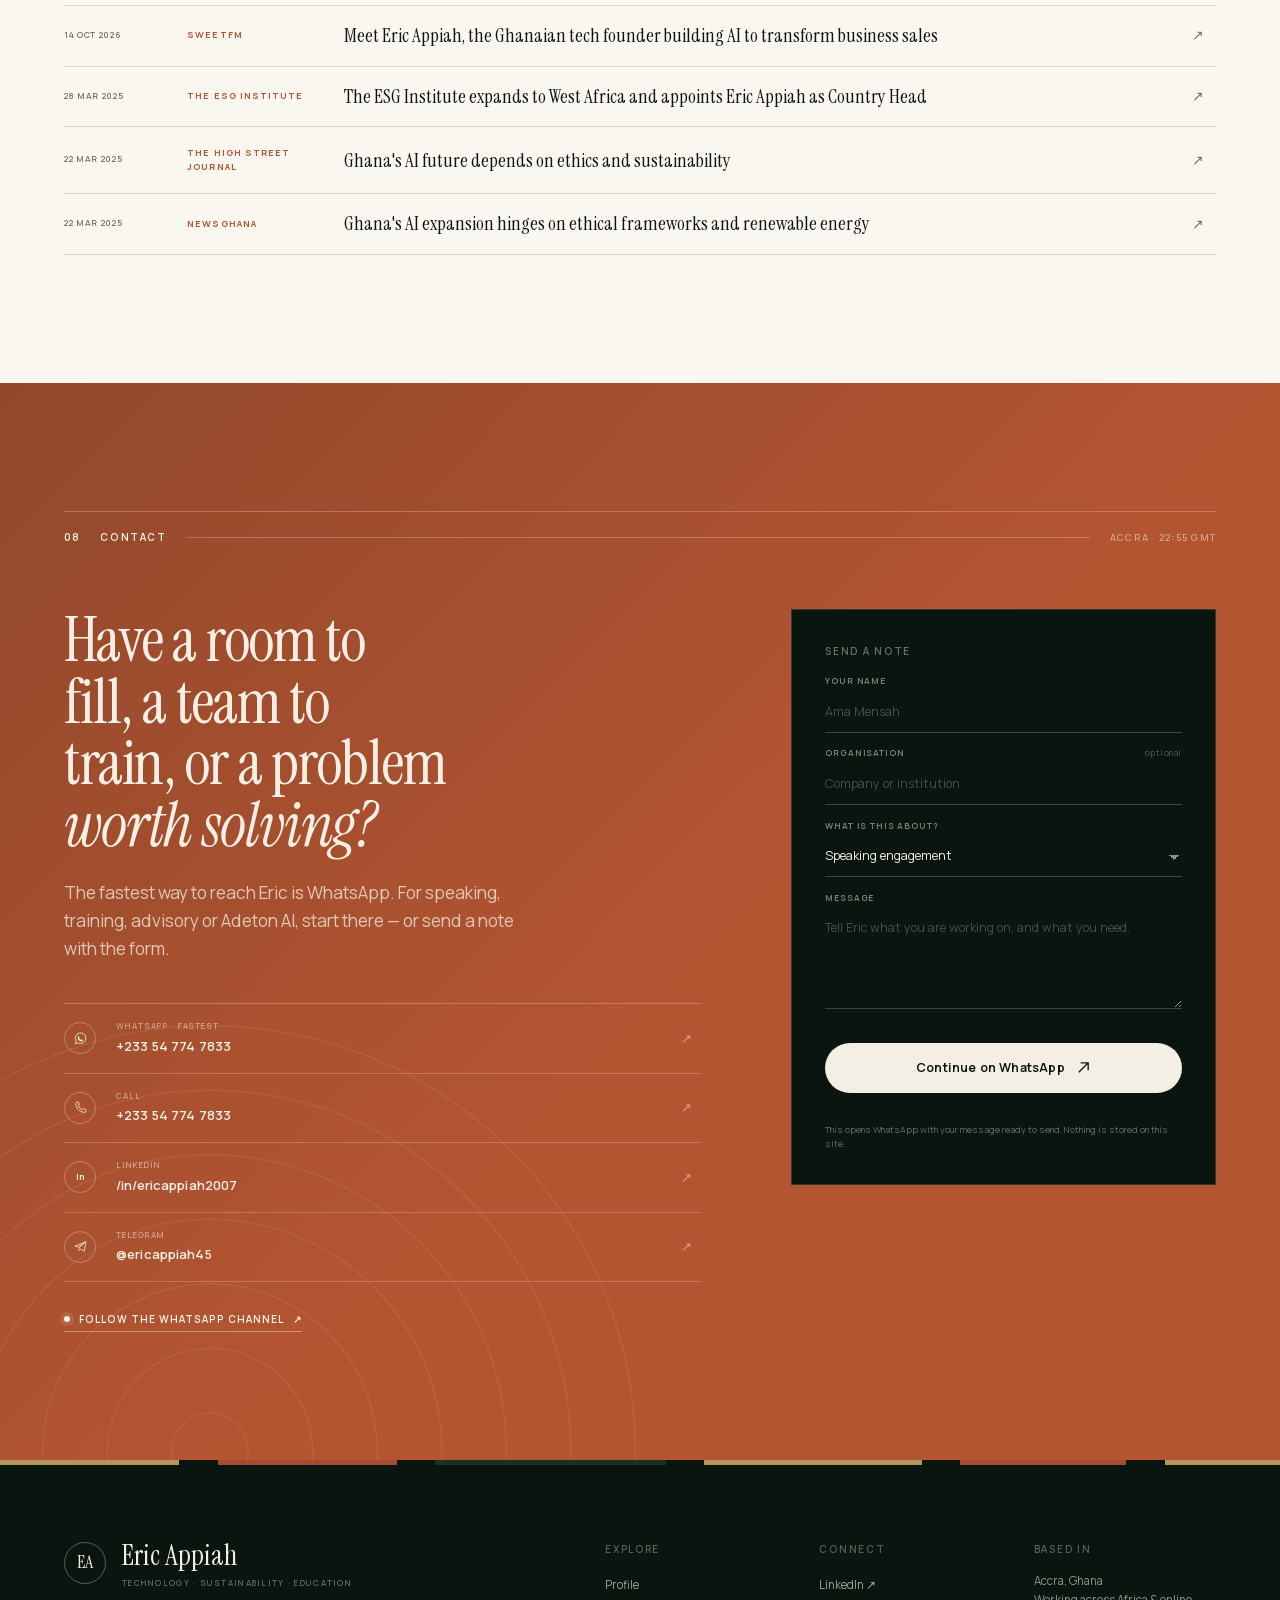
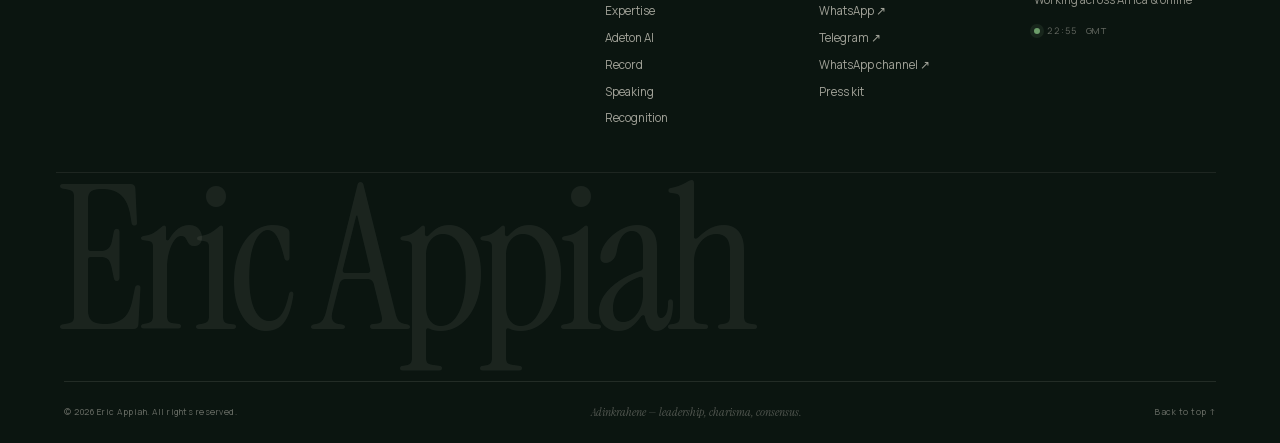
==== commit 615106e6: "Revert "Fix press links and remove non-clickable arrows" This reverts commit cbce04cef399352421a4282" ====
--- a/index.html
+++ b/index.html
@@ -113,7 +113,7 @@
       <div class="mobile-menu-foot">
         <a href="tel:+233547747833">+233 54 774 7833</a>
         <a href="https://www.linkedin.com/in/ericappiah2007" target="_blank" rel="noopener">LinkedIn ↗</a>
-        <a href="#contact">Media enquiries</a>
+        <a href="press.html">Press kit</a>
       </div>
     </div>
   </div>
@@ -649,7 +649,7 @@
             <p>“I bring a balanced perspective — technical depth, strategic thinking and practical execution.”</p>
             <span>Eric Appiah · LinkedIn</span>
           </div>
-          <a class="btn btn-ghost" href="#contact">Media enquiries</a>
+          <a class="btn btn-ghost" href="press.html">Open the press kit <span aria-hidden="true">↗</span></a>
         </div>
       </div>
     </section>
@@ -694,6 +694,7 @@
                   <p>A leadership briefing on where AI creates real value, where it does not, and the questions a board should ask before approving investment.</p>
                   <span class="talk-meta">Keynote · GIMPA · Oxford Africa Women Leadership Institute</span>
                 </div>
+                <span class="talk-arrow" aria-hidden="true">↗</span>
               </article>
 
               <article class="talk" data-reveal>
@@ -703,6 +704,7 @@
                   <p>A practical map of how work is changing — and the capabilities that will keep professionals valuable through the transition.</p>
                   <span class="talk-meta">Masterclass · US Embassy Ghana American Spaces</span>
                 </div>
+                <span class="talk-arrow" aria-hidden="true">↗</span>
               </article>
 
               <article class="talk" data-reveal>
@@ -712,6 +714,7 @@
                   <p>The energy cost of AI, the case for renewable-powered compute, and where technology can actually move climate action forward.</p>
                   <span class="talk-meta">Keynote · Ghana AI Summit &amp; Awards · Deloitte</span>
                 </div>
+                <span class="talk-arrow" aria-hidden="true">↗</span>
               </article>
 
               <article class="talk" data-reveal>
@@ -721,6 +724,7 @@
                   <p>A plain-language masterclass for SME owners on using AI to find customers, communicate better and operate leaner.</p>
                   <span class="talk-meta">Masterclass · US Embassy Ghana · AngloGold Ashanti SMEs</span>
                 </div>
+                <span class="talk-arrow" aria-hidden="true">↗</span>
               </article>
 
               <article class="talk" data-reveal>
@@ -730,6 +734,7 @@
                   <p>Acceptable use, data handling, disclosure and human oversight — the decisions that must be made before informal practice sets the precedent.</p>
                   <span class="talk-meta">Masterclass · Boards, risk, legal and technology leadership</span>
                 </div>
+                <span class="talk-arrow" aria-hidden="true">↗</span>
               </article>
 
               <article class="talk" data-reveal>
@@ -739,6 +744,7 @@
                   <p>Practical security for the attacks staff actually receive — and the leadership choices that make security a culture rather than a poster.</p>
                   <span class="talk-meta">Workshop · All staff and leadership teams</span>
                 </div>
+                <span class="talk-arrow" aria-hidden="true">↗</span>
               </article>
             </div>
           </div>
@@ -905,7 +911,7 @@
         <div class="press-block" data-reveal>
           <div class="press-head">
             <p class="mini-label">In the press</p>
-            <a class="text-link" href="#contact">Media enquiries</a>
+            <a class="text-link" href="press.html">Press kit &amp; media enquiries <span aria-hidden="true">↗</span></a>
           </div>
           <div class="press-list">
             <a class="press-item" href="https://www.ghanaweb.com/GhanaHomePage/business/Meet-the-Ghanaian-behind-Adeton-AI-platform-2058091" target="_blank" rel="noopener">
@@ -1064,7 +1070,7 @@
             <a href="https://wa.me/233547747833" target="_blank" rel="noopener">WhatsApp ↗</a>
             <a href="https://t.me/ericappiah45" target="_blank" rel="noopener">Telegram ↗</a>
             <a href="https://whatsapp.com/channel/0029VaCmyzEFHWpvFL5aPW1j" target="_blank" rel="noopener">WhatsApp channel ↗</a>
-            <a href="#contact">Media enquiries</a>
+            <a href="press.html">Press kit</a>
           </div>
           <div>
             <p class="mini-label">Based in</p>
